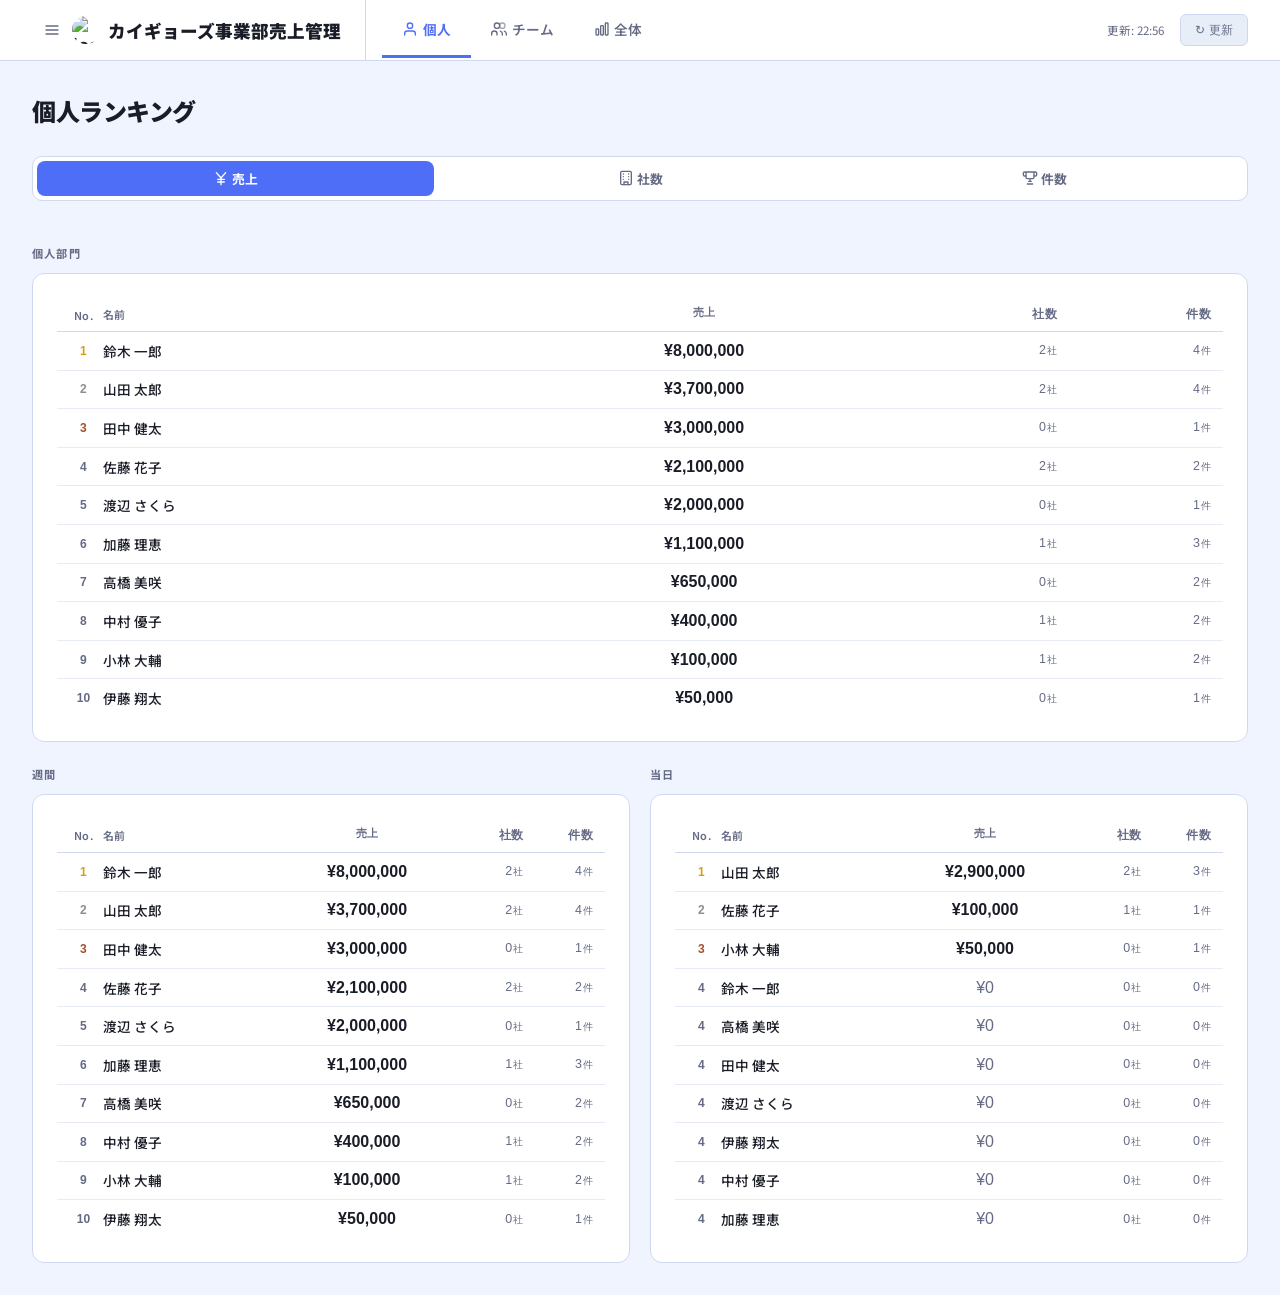
==== index.html @ ded9fbf8 "Initial commit: sales dashboard demo with mock data Co-Authored-By: Claude Opus 4.6 (1M context) <no" ====
<!DOCTYPE html>
<html lang="ja">
<head>
<meta charset="UTF-8">
<meta name="viewport" content="width=device-width, initial-scale=1.0">
<title>カイギョーズ事業部売上管理</title>
<link rel="icon" type="image/jpeg" href="https://res.cloudinary.com/duismpfyp/image/upload/w_32,h_32,c_fill/v1773191768/w-kaygyoz_luldlm.jpg">
<link rel="manifest" href="manifest.json">
<meta name="theme-color" content="#4f6ef7">
<link rel="apple-touch-icon" href="https://res.cloudinary.com/duismpfyp/image/upload/w_180,h_180,c_fill/v1773191768/w-kaygyoz_luldlm.jpg">
<link href="https://fonts.googleapis.com/css2?family=Noto+Sans+JP:wght@400;500;700;900&family=DM+Mono:wght@400;500&display=swap" rel="stylesheet">
<style>
  :root {
    --bg: #f0f4ff;
    --surface: #ffffff;
    --surface2: #e8eef8;
    --border: #d0d8f0;
    --accent: #4f6ef7;
    --accent2: #f7c04f;
    --accent3: #ff00cc;
    --text: #1a1d27;
    --muted: #666b85;
    --gold: #f7c04f;
    --silver: #a0aec0;
    --bronze: #cd7f32;
    --danger: #f76f6f;
  }
  * { margin:0; padding:0; box-sizing:border-box; }
  #deal-list-tabs::-webkit-scrollbar, #ind-pipeline-tabs::-webkit-scrollbar { display:none; }
  body { font-family: -apple-system, BlinkMacSystemFont, 'Hiragino Sans', 'Hiragino Kaku Gothic ProN', 'Noto Sans JP', sans-serif; background: var(--bg); color: var(--text); min-height: 100vh; }
  html { overflow-x: clip; }

  nav {
    background: var(--surface); border-bottom: 1px solid var(--border);
    padding: 0 2rem; display: flex; align-items: center; gap: 0;
    position: sticky; top: 0; z-index: 100;
  }
  .nav-logo { font-weight: 900; font-size: 1.1rem; color: var(--text); padding: 1rem 1.5rem 1rem 0; border-right: 1px solid var(--border); margin-right: 1rem; display: flex; align-items: center; gap: 0.5rem; }
  .nav-tabs { display: flex; gap: 0; }
  .nav-group { position: relative; }
  .nav-group-btn {
    padding: 1rem 1.25rem; font-size: 0.85rem; font-weight: 600; color: var(--muted); cursor: pointer;
    border: none; border-bottom: 3px solid transparent; transition: all 0.2s; white-space: nowrap;
    display: flex; align-items: center; gap: 0.3rem; background: none; font-family: inherit;
  }
  .nav-group-btn:hover { color: var(--text); }
  .nav-group-btn.active { color: var(--accent); border-bottom-color: var(--accent); font-weight: 700; }
  .nav-group-btn .arrow { font-size: 0.55rem; transition: transform 0.2s; }
  .nav-group.open .arrow { transform: rotate(180deg); }
  .nav-dropdown {
    display: none; position: absolute; top: 100%; left: 0; min-width: 180px;
    background: var(--surface); border: 1px solid var(--border); border-radius: 10px;
    box-shadow: 0 8px 24px rgba(0,0,0,0.3); z-index: 200; padding: 0.4rem; overflow: hidden;
  }
  .nav-group.open .nav-dropdown { display: block; }
  .nav-dropdown-item {
    padding: 0.65rem 1rem; font-size: 0.82rem; font-weight: 500; color: var(--muted);
    cursor: pointer; border-radius: 7px; transition: all 0.15s; white-space: nowrap;
  }
  .nav-dropdown-item:hover { background: var(--surface2); color: var(--text); }
  .nav-dropdown-item.active { color: var(--accent); background: rgba(99,102,241,0.08); }
  .nav-right { margin-left: auto; display: flex; align-items: center; gap: 1rem; }
  .refresh-btn { padding: 0.4rem 0.9rem; background: var(--surface2); border: 1px solid var(--border); border-radius: 6px; color: var(--muted); font-size: 0.78rem; cursor: pointer; transition: all 0.15s; }
  .refresh-btn:hover { color: var(--text); border-color: var(--accent); }
  .last-updated { font-size: 0.72rem; color: var(--muted); }

  .page { display: none; padding: 2rem; max-width: 1400px; margin: 0 auto; }
  .page.active { display: block; }

  .card { background: var(--surface); border: 1px solid var(--border); border-radius: 12px; padding: 1.5rem; }
  .card-title { font-size: 0.75rem; font-weight: 700; color: var(--muted); text-transform: uppercase; letter-spacing: 1px; margin-bottom: 1.25rem; }
  .grid-2 { display: grid; grid-template-columns: 1fr 1fr; gap: 1.25rem; }
  .grid-3 { display: grid; grid-template-columns: 1fr 1fr 1fr; gap: 1.25rem; }
  .grid-4 { display: grid; grid-template-columns: repeat(4,1fr); gap: 1.25rem; }
  .ov-period-grid { display: grid; grid-template-columns: 1fr 1fr; gap: 1.25rem; }

  .kpi-value { font-family: -apple-system, BlinkMacSystemFont, 'Hiragino Sans', sans-serif; font-size: 2rem; font-weight: 500; line-height: 1; }
  .kpi-label { font-size: 0.8rem; color: var(--muted); margin-top: 0.4rem; }
  .kpi-sub { font-size: 0.72rem; color: var(--muted); margin-top: 0.25rem; }

  .progress-wrap { margin-top: 0.75rem; }
  .progress-header { display: flex; justify-content: space-between; align-items: center; margin-bottom: 0.4rem; }
  .progress-pct { font-family: -apple-system, BlinkMacSystemFont, 'Hiragino Sans', sans-serif; font-weight: 500; font-size: 0.9rem; }
  .progress-bar-bg { height: 8px; background: var(--surface2); border-radius: 4px; overflow: hidden; }
  .progress-bar-fill { height: 100%; border-radius: 4px; background: var(--accent); transition: width 0.8s ease; }
  .progress-bar-fill.over { background: var(--accent3); }
  .progress-meta { font-size: 0.72rem; color: var(--muted); margin-top: 0.4rem; }
  .progress-meta span { color: var(--accent); }

  .podium { display: flex; align-items: flex-end; justify-content: center; gap: 1.5rem; padding: 2rem 0 1rem; }
  .podium-item { display: flex; flex-direction: column; align-items: center; gap: 0.5rem; cursor:pointer; transition: transform 0.15s; }
  .podium-item:hover { transform: translateY(-3px); }
  .podium-item.second { order: -1; }
  .podium-item.third { order: 1; }
  .podium-avatar { width: 56px; height: 56px; border-radius: 50%; display: flex; align-items: center; justify-content: center; font-size: 1.3rem; font-weight: 700; border: 3px solid transparent; position: relative; }
  .podium-avatar.rank1 { border-color: var(--gold); background: var(--rank1-bg, #2a2410); color: var(--gold); width: 72px; height: 72px; font-size: 1.6rem; box-shadow: 0 0 20px rgba(247,192,79,0.35); }
  .podium-avatar.rank2 { border-color: var(--silver); background: var(--rank2-bg, #1e2128); color: var(--silver); }
  .podium-avatar.rank3 { border-color: var(--bronze); background: var(--rank3-bg, #211a12); color: var(--bronze); }
  .rank-badge { position: absolute; top: -4px; right: -4px; width: 18px; height: 18px; border-radius: 50%; font-size: 0.65rem; font-weight: 700; display: flex; align-items: center; justify-content: center; background: var(--bg); }
  .rank-badge.r1 { color: var(--gold); border: 1.5px solid var(--gold); }
  .rank-badge.r2 { color: var(--silver); border: 1.5px solid var(--silver); }
  .rank-badge.r3 { color: var(--bronze); border: 1.5px solid var(--bronze); }
  .podium-name { font-size: 0.85rem; font-weight: 700; text-align: center; max-width: 110px; }
  .podium-val { font-family: -apple-system, BlinkMacSystemFont, 'Hiragino Sans', sans-serif; font-size: 1.15rem; font-weight: 700; color: var(--accent); }
  .podium-item.first .podium-val { font-size: 1.9rem; color: var(--gold); letter-spacing: -0.5px; text-shadow: 0 0 16px rgba(247,192,79,0.5); }
  .podium-item.first .podium-name { font-size: 1rem; font-weight: 900; }
  .podium-crown { font-size: 1.8rem; line-height: 1; filter: drop-shadow(0 2px 4px rgba(247,192,79,0.6)); animation: crownBounce 2s ease-in-out infinite; }
  @keyframes crownBounce { 0%,100%{transform:translateY(0) rotate(-5deg)} 50%{transform:translateY(-4px) rotate(5deg)} }
  .podium-platform { display: flex; align-items: center; justify-content: center; border-radius: 0 0 6px 6px; font-size: 0.65rem; font-weight: 700; color: #fff; letter-spacing: 0.5px; }
  .podium-platform.p1 { background: var(--gold); color: #1a1200; width: 56px; height: 56px; border-radius: 8px 8px 0 0; }
  .podium-platform.p2 { background: var(--silver); color: #1a1a1a; width: 44px; height: 40px; border-radius: 8px 8px 0 0; }
  .podium-platform.p3 { background: var(--bronze); color: #fff; width: 44px; height: 28px; border-radius: 8px 8px 0 0; }

  .rank-list { display: flex; flex-direction: column; gap: 0.5rem; }
  .rank-row { display: flex; align-items: center; gap: 0.75rem; padding: 0.6rem 0.75rem; background: var(--surface2); border-radius: 8px; font-size: 0.85rem; }
  .rank-num { color: var(--muted); font-family: -apple-system, BlinkMacSystemFont, 'Hiragino Sans', sans-serif; font-size: 0.8rem; width: 18px; text-align: center; }
  .rank-avatar-sm { width: 28px; height: 28px; border-radius: 50%; background: var(--border); display: flex; align-items: center; justify-content: center; font-size: 0.75rem; font-weight: 700; color: var(--muted); flex-shrink: 0; }
  .rank-name { flex: 1; font-weight: 500; }
  .rank-val { font-family: -apple-system, BlinkMacSystemFont, 'Hiragino Sans', sans-serif; font-size: 0.85rem; }

  /* Full rank table */
  .rtbl-header { display: grid; grid-template-columns: 1.8rem 4fr 4fr 1.5fr 1.5fr; gap: 0.3rem; padding: 0.5rem 0.75rem; font-size: 0.68rem; font-weight: 600; color: var(--muted); letter-spacing: 0.3px; border-bottom: 1px solid var(--border); }
  .rtbl-row { display: grid; grid-template-columns: 1.8rem 4fr 4fr 1.5fr 1.5fr; gap: 0.3rem; align-items: center; padding: 0.55rem 0.75rem; border-bottom: 1px solid color-mix(in srgb, var(--border) 50%, transparent); font-size: 0.85rem; transition: background 0.15s; }
  .rtbl-row:last-child, .rtbl-row:last-of-type { border-bottom: none; }
  .rtbl-row:hover { background: var(--surface2); }
  .rtbl-rank { display: flex; align-items: center; justify-content: center; }
  .rtbl-rank-num { font-family: -apple-system, BlinkMacSystemFont, 'Hiragino Sans', sans-serif; font-size: 0.75rem; color: var(--muted); font-weight: 600; }
  .rtbl-rank-1 { color: #d4a017; font-weight: 700; }
  .rtbl-rank-2 { color: #8e8e8e; font-weight: 700; }
  .rtbl-rank-3 { color: #a0522d; font-weight: 700; }
  .rtbl-user { min-width: 0; }
  .rtbl-name { font-weight: 500; white-space: nowrap; overflow: hidden; text-overflow: ellipsis; display: block; font-size: 0.85rem; }
  .rtbl-sales-val { font-family: -apple-system, BlinkMacSystemFont, 'Hiragino Sans', sans-serif; font-size: 1rem; font-weight: 600; white-space: nowrap; text-align: center; justify-self: center; }
  .rtbl-sales-val.rtbl-zero { color: var(--muted); font-weight: 400; }
  .rtbl-stat { font-family: -apple-system, BlinkMacSystemFont, 'Hiragino Sans', sans-serif; font-size: 0.78rem; text-align: right; color: var(--muted); }
  .rtbl-stat-unit { font-size: 0.62rem; margin-left: 1px; }
  .rtbl-toggle { display: block; width: 100%; margin-top: 0.25rem; padding: 0.55rem; background: none; border: none; border-top: 1px solid var(--border); font-size: 0.78rem; color: var(--accent); cursor: pointer; transition: background 0.15s; }
  .rtbl-toggle:hover { background: var(--surface2); }

  .bar-chart { display: flex; flex-direction: column; gap: 0.6rem; margin-top: 0.5rem; }
  .bar-row { display: flex; align-items: center; gap: 0.75rem; }
  .bar-label { font-size: 0.78rem; color: var(--muted); width: 90px; text-align: right; white-space: nowrap; overflow: hidden; text-overflow: ellipsis; }
  .bar-track { flex: 1; height: 22px; background: var(--surface2); border-radius: 4px; overflow: hidden; }
  .bar-fill { height: 100%; border-radius: 4px; background: var(--accent); display: flex; align-items: center; padding-left: 6px; min-width: 4px; transition: width 0.8s ease; }
  .bar-fill-val { font-family: -apple-system, BlinkMacSystemFont, 'Hiragino Sans', sans-serif; font-size: 0.7rem; color: rgba(255,255,255,0.85); white-space: nowrap; }

  .divider { border: none; border-top: 1px solid var(--border); margin: 1.25rem 0; }
  .page-header { margin-bottom: 1.75rem; }
  .page-header h1 { font-size: 1.5rem; font-weight: 900; letter-spacing: -0.5px; }
  .section-label { font-size: 0.7rem; font-weight: 700; color: var(--muted); text-transform: uppercase; letter-spacing: 1.2px; margin: 1.5rem 0 0.75rem; }

  .member-row { display: flex; align-items: center; gap: 0.75rem; padding: 0.75rem; border-radius: 8px; border: 1px solid var(--border); margin-bottom: 0.5rem; cursor: pointer; transition: border-color 0.2s; }
  .member-row:hover { border-color: var(--accent); }
  .member-info { flex: 1; }
  .member-name { font-weight: 600; font-size: 0.9rem; }
  .member-team { font-size: 0.72rem; color: var(--muted); }
  .member-kpis { display: flex; gap: 1.5rem; text-align: right; }
  .member-kpi-val { font-family: -apple-system, BlinkMacSystemFont, 'Hiragino Sans', sans-serif; font-size: 0.85rem; font-weight: 500; }
  .member-kpi-label { font-size: 0.68rem; color: var(--muted); }

  .ind-header { display: flex; align-items: center; gap: 1.25rem; margin-bottom: 1.75rem; }
  .ind-avatar { width: 64px; height: 64px; border-radius: 50%; background: var(--surface2); border: 3px solid var(--accent); display: flex; align-items: center; justify-content: center; font-size: 1.4rem; font-weight: 700; color: var(--accent); }
  .back-btn { display: inline-flex; align-items: center; gap: 0.4rem; color: var(--muted); font-size: 0.8rem; cursor: pointer; margin-bottom: 1.25rem; transition: color 0.15s; }
  .back-btn:hover { color: var(--text); }

  /* Loading */
  .loading-overlay { position: fixed; inset: 0; background: var(--bg); display: flex; flex-direction: column; align-items: center; justify-content: center; gap: 1rem; z-index: 999; transition: opacity 0.4s; }
  .loading-overlay.hidden { opacity: 0; pointer-events: none; }
  .spinner { width: 40px; height: 40px; border: 3px solid var(--border); border-top-color: var(--accent); border-radius: 50%; animation: spin 0.7s linear infinite; }
  @keyframes spin { to { transform: rotate(360deg); } }
  .loading-text { font-size: 0.9rem; color: var(--muted); }

  /* Error */
  .error-banner { background: #fde8e8; border: 1px solid var(--danger); border-radius: 8px; padding: 1rem 1.25rem; color: var(--danger); font-size: 0.85rem; margin-bottom: 1.25rem; display: none; }
  .error-banner.show { display: block; }

  /* Config modal */
  .modal-overlay { position: fixed; inset: 0; background: rgba(0,0,0,0.7); display: flex; align-items: center; justify-content: center; z-index: 200; }
  .modal-overlay.hidden { display: none; }
  .modal { background: var(--surface); border: 1px solid var(--border); border-radius: 16px; padding: 2rem; width: 480px; max-width: 90vw; }
  .modal h2 { font-size: 1.1rem; font-weight: 700; margin-bottom: 0.5rem; }
  .modal p { font-size: 0.82rem; color: var(--muted); margin-bottom: 1.5rem; line-height: 1.6; }
  .modal label { font-size: 0.78rem; color: var(--muted); font-weight: 600; display: block; margin-bottom: 0.35rem; }
  .modal input { width: 100%; background: var(--surface2); border: 1px solid var(--border); border-radius: 8px; padding: 0.6rem 0.75rem; color: var(--text); font-size: 0.85rem; font-family: -apple-system, BlinkMacSystemFont, 'Hiragino Sans', sans-serif; margin-bottom: 1rem; outline: none; transition: border-color 0.15s; }
  .modal input:focus { border-color: var(--accent); }
  .modal-btn { width: 100%; padding: 0.75rem; background: var(--accent); border: none; border-radius: 8px; color: #fff; font-size: 0.9rem; font-weight: 700; cursor: pointer; transition: opacity 0.15s; }
  .modal-btn:hover { opacity: 0.85; }

  .rank-tab {
    flex: 1; padding: 0.5rem; background: none; border: none;
    border-radius: 8px; color: var(--muted); font-size: 0.8rem;
    font-weight: 700; cursor: pointer; transition: all 0.15s;
    font-family: inherit;
  }
  .rank-tab.active { background: var(--accent); color: #fff; }
  .rank-tab:hover:not(.active) { color: var(--text); }

  .team-badge { font-size: 0.7rem; padding: 0.2rem 0.6rem; border-radius: 4px; font-weight: 600; }
  .badge-green { background: #e0f8ea; color: #1a7a3a; }
  .badge-yellow { background: #fef8e0; color: #8a6d00; }
  .badge-red { background: #fde8e8; color: var(--danger); }

  @keyframes fadeUp { from { opacity:0; transform:translateY(12px); } to { opacity:1; transform:translateY(0); } }
  .page.active > *:not(.swipe-track) { animation: fadeUp 0.3s ease both; }

  /* 売上/社数/件数タブパネル スライドアニメーション */
  .rank-panels { position: relative; overflow: hidden; }
  .rank-panel { will-change: transform, opacity; }
  @keyframes rankSlideOutLeft  { from { transform:translateX(0); opacity:1; } to { transform:translateX(-30%); opacity:0; } }
  @keyframes rankSlideInRight  { from { transform:translateX(30%); opacity:0; } to { transform:translateX(0); opacity:1; } }
  @keyframes rankSlideOutRight { from { transform:translateX(0); opacity:1; } to { transform:translateX(30%); opacity:0; } }
  @keyframes rankSlideInLeft   { from { transform:translateX(-30%); opacity:0; } to { transform:translateX(0); opacity:1; } }
  .rank-panel.slide-out-left  { animation: rankSlideOutLeft  0.22s ease both; pointer-events:none; }
  .rank-panel.slide-in-right  { animation: rankSlideInRight  0.22s ease both; }
  .rank-panel.slide-out-right { animation: rankSlideOutRight 0.22s ease both; pointer-events:none; }
  .rank-panel.slide-in-left   { animation: rankSlideInLeft   0.22s ease both; }
  /* スワイプカルーセル */
  .swipe-container { overflow: hidden; }
  /* デスクトップ: 通常表示（trackはblock、panelはdisplay:noneで個別にdata属性で制御） */
  .swipe-track { display: block; }
  .swipe-panel { display: none; }
  .swipe-panel.panel-active { display: block; }

  /* ===================== TABLET ===================== */
  @media (max-width: 1100px) {
    .grid-4 { grid-template-columns: 1fr 1fr; }
    .grid-3 { grid-template-columns: 1fr 1fr; }
  }

  /* ===================== MOBILE ===================== */
  @media (max-width: 768px) {
    nav { padding: 0 0.5rem; position: fixed; top: 0; left: 0; right: 0; z-index: 200; }
    .nav-logo { display: none; }
    .nav-tabs { display: none; }
    .nav-right { margin-left: auto; gap: 0.5rem; }
    .last-updated { display: none; }
    .refresh-btn { padding: 0.4rem 0.7rem; font-size: 0.75rem; }

    .page { padding: 0.875rem 0.875rem 5.5rem; overflow-x: hidden; margin-top: 41px; }
    .swipe-container {
      padding: 0; margin-top: 41px;
      position: fixed; top: 0; left: 0; right: 0; bottom: 0;
      overflow: hidden; z-index: 50;
    }
    .swipe-track { display: flex; will-change: transform; height: 100%; }
    .swipe-panel {
      display: block !important; flex: 0 0 100%; min-width: 100%; box-sizing: border-box;
      padding: 0.875rem 0.875rem 5.5rem;
      overflow-y: auto; -webkit-overflow-scrolling: touch;
      height: 100%;
    }
    .page-header { margin-bottom: 1rem; }
    .page-header h1 { font-size: 1.2rem; }
    .section-label { margin: 1rem 0 0.5rem; }

    .grid-2 { grid-template-columns: 1fr 1fr; gap: 0.75rem; }
    .grid-3, .grid-4 { grid-template-columns: 1fr; gap: 0.75rem; }
    .ov-period-grid { grid-template-columns: 1fr; gap: 0.75rem; }
    #kpi-cards { grid-template-columns: 1fr 1fr !important; }

    /* ランキングページの全幅カード */
    .full-width-card { grid-column: 1 / -1; }

    .card { padding: 0.875rem; border-radius: 10px; }
    .card-title { font-size: 0.68rem; margin-bottom: 0.75rem; }
    .kpi-value { font-size: 1.4rem; }

    .podium { gap: 0.5rem; padding: 1rem 0.25rem 0.5rem; flex-wrap: nowrap; overflow: hidden; }
    .podium-avatar { width: 40px; height: 40px; font-size: 0.9rem; }
    .podium-avatar.rank1 { width: 52px; height: 52px; font-size: 1.2rem; }
    .podium-item { max-width: 33%; }
    .podium-item.first .podium-val { font-size: 1.1rem; }
    .podium-crown { font-size: 1.2rem; }
    .rank-badge { width: 15px; height: 15px; font-size: 0.55rem; }
    .podium-name { font-size: 0.65rem; max-width: 70px; overflow: hidden; text-overflow: ellipsis; white-space: nowrap; }
    .podium-val { font-size: 0.7rem; }
    .podium-platform.p1 { width: 48px; height: 48px; }
    .podium-platform.p2 { width: 40px; height: 36px; }
    .podium-platform.p3 { width: 40px; height: 24px; }

    .rank-row { padding: 0.5rem 0.6rem; font-size: 0.78rem; overflow: hidden; }
    .rank-val { font-size: 0.75rem; white-space: nowrap; }
    .rank-avatar-sm { width: 24px; height: 24px; font-size: 0.7rem; }

    .rtbl-header, .rtbl-row { grid-template-columns: 1.5rem 4fr 4fr 1.5fr 1.5fr; gap: 0.2rem; padding: 0.45rem 0.5rem; }
    .rtbl-name { font-size: 0.8rem; }
    .rtbl-sales-val { font-size: 0.9rem; }
    .rtbl-stat { font-size: 0.72rem; }

    .bar-label { width: 60px; font-size: 0.68rem; }
    .bar-track { height: 18px; }
    .bar-fill-val { font-size: 0.62rem; }

    .member-row { padding: 0.75rem; }
    .member-kpis { gap: 0.75rem; }
    .member-kpi-val { font-size: 0.78rem; }
    .member-kpi-label { font-size: 0.62rem; }

    .ind-header { gap: 0.75rem; margin-bottom: 1rem; }
    .ind-avatar { width: 48px; height: 48px; font-size: 1.1rem; }
    #ind-name { font-size: 1.2rem !important; }

    .modal { padding: 1.25rem; }
    #deal-list-sticky { position: relative !important; top: auto !important; padding-top: 0.875rem !important; }

    /* 目標セクションの3列 → モバイルでも3列だが文字を小さく */
    .goal-grid-3 { display: grid; grid-template-columns: 1fr 1fr 1fr; gap: 0.5rem; }
    .goal-grid-3 .kpi-value, .goal-grid-3 [style*="font-size:1.1rem"] { font-size: 0.9rem !important; }
  }

  /* ボトムナビ */
  .bottom-nav {
    display: none;
    position: fixed;
    bottom: 0; left: 0; right: 0;
    background: var(--surface);
    border-top: 1px solid var(--border);
    padding: 0.4rem 0 max(env(safe-area-inset-bottom), 0.4rem);
    z-index: 100;
  }
  .bottom-nav-inner { display: flex; justify-content: space-around; align-items: center; }
  .bottom-nav-item {
    display: flex; flex-direction: column; align-items: center; gap: 0.15rem;
    padding: 0.25rem 0.5rem;
    color: var(--muted); cursor: pointer; transition: color 0.15s;
    font-size: 0.6rem; font-weight: 700; min-width: 52px; text-align: center;
    -webkit-tap-highlight-color: transparent;
  }
  .bottom-nav-item.active { color: var(--accent); position: relative; }
  .bottom-nav-item.active::before {
    content: ''; position: absolute; top: 0; left: 50%; transform: translateX(-50%);
    width: 32px; height: 3px; background: var(--accent); border-radius: 0 0 3px 3px;
  }
  .bottom-nav-icon { font-size: 1.3rem; line-height: 1.2; }
  .mobile-submenu {
    display: none; position: fixed; bottom: calc(56px + max(env(safe-area-inset-bottom), 0.4rem)); left: 0; right: 0;
    background: var(--surface); border-top: 1px solid var(--border);
    padding: 0.5rem; z-index: 99;
    box-shadow: 0 -4px 16px rgba(0,0,0,0.3);
  }
  .mobile-submenu.open { display: flex; flex-wrap: wrap; gap: 0.35rem; }
  .mobile-submenu-item {
    flex: 1 1 45%; padding: 0.7rem 0.75rem; font-size: 0.82rem; font-weight: 600;
    color: var(--muted); cursor: pointer; border-radius: 8px; transition: all 0.15s;
    text-align: center; background: var(--surface2);
  }
  .mobile-submenu-item:hover, .mobile-submenu-item:active { background: var(--border); color: var(--text); }
  .mobile-submenu-item.active { color: var(--accent); background: rgba(99,102,241,0.12); }
  @media (max-width: 768px) {
    .bottom-nav { display: block; }
  }

  /* Lark Login Screen */
  .lark-login {
    position: fixed; inset: 0;
    background: var(--bg);
    display: flex; flex-direction: column;
    align-items: center; justify-content: center;
    gap: 1.5rem; z-index: 998;
  }
  .lark-login.hidden { display: none; }
  .lark-login-card {
    background: var(--surface);
    border: 1px solid var(--border);
    border-radius: 20px;
    padding: 2.5rem 2rem;
    width: 340px; max-width: 90vw;
    text-align: center;
  }
  .lark-login-logo { font-size: 2.5rem; margin-bottom: 0.5rem; }
  .lark-login-title { font-size: 1.2rem; font-weight: 900; margin-bottom: 0.35rem; }
  .lark-login-sub { font-size: 0.82rem; color: var(--muted); margin-bottom: 1.75rem; line-height: 1.6; }
  .lark-login-btn {
    width: 100%; padding: 0.85rem;
    background: #1456F0;
    border: none; border-radius: 10px;
    color: #fff; font-size: 0.95rem; font-weight: 700;
    cursor: pointer; transition: opacity 0.15s;
    display: flex; align-items: center; justify-content: center; gap: 0.6rem;
  }
  .lark-login-btn:hover { opacity: 0.88; }
  .lark-login-btn img { width: 20px; height: 20px; }

  /* 数値管理シート */
  .kpi-table { min-width: 900px; }
  .kpi-th { padding: 0.6rem 0.5rem; text-align: center; font-size: 0.72rem; font-weight: 700; color: var(--muted); text-transform: uppercase; letter-spacing: 0.3px; }
  .kpi-th-name { text-align: left; min-width: 120px; }
  .kpi-th-highlight { color: var(--accent); }
  .kpi-th-accent { color: var(--gold); }
  .kpi-cell-name { padding: 0.5rem; text-align: left; font-weight: 500; }
  .kpi-cell-num { padding: 0.5rem 0.4rem; text-align: center; font-family: -apple-system, BlinkMacSystemFont, 'Hiragino Sans', sans-serif; font-size: 0.85rem; }
  .kpi-cell-highlight { color: var(--accent); font-weight: 700; }
  .kpi-cell-accent { color: var(--gold); font-weight: 700; }
  .kpi-cell-rate { color: var(--accent3); font-weight: 600; }
  .kpi-name-cell { display: flex; align-items: center; gap: 0.5rem; }
  .kpi-avatar { flex-shrink: 0; }
  .kpi-row-data { border-bottom: 1px solid var(--border); transition: background 0.1s; }
  .kpi-row-data:hover { background: var(--surface2); }
  .kpi-row-total { border-bottom: 2px solid var(--border); background: var(--surface2); }
  .kpi-row-total td { font-weight: 700; padding: 0.6rem 0.4rem; }
  .kpi-row-grand { background: var(--accent); background: linear-gradient(135deg, rgba(79,110,247,0.15), rgba(79,110,247,0.05)); border-bottom: 2px solid var(--accent); }
  .kpi-row-grand td { font-weight: 700; padding: 0.7rem 0.4rem; font-size: 0.88rem; }
  .kpi-row-spacer td { padding: 0.3rem; }
  .kpi-team-header td { padding: 0.6rem 0.5rem; font-size: 0.72rem; font-weight: 700; color: var(--accent); text-transform: uppercase; letter-spacing: 0.5px; border-bottom: 1px solid var(--border); background: rgba(79,110,247,0.05); }
  .kpi-period-tab, .kpi-period-tab-overall, .kpi-period-tab-pipeline { background: none; color: var(--muted); }
  .kpi-period-tab.active, .kpi-period-tab-overall.active, .kpi-period-tab-pipeline.active { background: var(--surface); color: var(--accent); box-shadow: 0 1px 4px rgba(0,0,0,0.1); }
  .kpi-div-tab { background: none; color: var(--muted); }
  .kpi-div-tab.active { background: var(--surface); color: var(--accent); box-shadow: 0 1px 4px rgba(0,0,0,0.1); }

  /* Gemini-style Sidebar Drawer */
  .sidebar-overlay {
    position: fixed; inset: 0; background: rgba(0,0,0,0.4);
    z-index: 300; opacity: 0; pointer-events: none; transition: opacity 0.25s ease;
  }
  .sidebar-overlay.open { opacity: 1; pointer-events: auto; }

  .sidebar-drawer {
    position: fixed; top: 0; left: 0; bottom: 0; width: 280px;
    background: var(--surface); z-index: 301;
    transform: translateX(-100%); transition: transform 0.3s cubic-bezier(0.4, 0, 0.2, 1);
    display: flex; flex-direction: column;
    box-shadow: 4px 0 24px rgba(0,0,0,0.15);
  }
  .sidebar-scroll { flex: 1; overflow-y: auto; }
  .sidebar-bottom {
    border-top: 1px solid var(--border); padding: 0.5rem 0;
    flex-shrink: 0;
  }
  .sidebar-overlay.open .sidebar-drawer { transform: translateX(0); }

  .sidebar-header {
    display: flex; align-items: center; gap: 0.75rem;
    padding: 1.25rem 1.25rem 1rem; border-bottom: 1px solid var(--border);
  }
  .sidebar-header img { width: 32px; height: 32px; border-radius: 50%; object-fit: cover; }
  .sidebar-header span { font-weight: 800; font-size: 0.95rem; color: var(--text); }

  .sidebar-section-label {
    font-size: 0.65rem; font-weight: 700; color: var(--muted);
    text-transform: uppercase; letter-spacing: 1px;
    padding: 1.25rem 1.25rem 0.5rem;
  }

  .sidebar-item {
    display: flex; align-items: center; gap: 0.75rem;
    padding: 0.75rem 1.25rem; cursor: pointer;
    font-size: 0.88rem; font-weight: 500; color: var(--text);
    transition: background 0.15s; border-radius: 0;
  }
  .sidebar-item:hover { background: var(--surface2); }
  .sidebar-item.active { background: rgba(79,110,247,0.08); color: var(--accent); font-weight: 600; }
  .sidebar-item-icon { font-size: 1.1rem; width: 24px; text-align: center; flex-shrink: 0; }
  .sidebar-item-label { flex: 1; }

  .sidebar-divider { height: 1px; background: var(--border); margin: 0.5rem 0; }

  .hamburger-btn {
    background: none; border: none; font-size: 1.25rem; cursor: pointer;
    color: var(--muted); padding: 0.5rem; border-radius: 50%;
    transition: background 0.15s; display: flex; align-items: center; justify-content: center;
    width: 40px; height: 40px;
  }
  .hamburger-btn:hover { background: var(--surface2); color: var(--text); }

  @media (max-width: 768px) {
    #kpi-summary-cards { grid-template-columns: repeat(3, 1fr) !important; }
    .kpi-table { font-size: 0.75rem; }
    .kpi-th, .kpi-cell-num { padding: 0.4rem 0.25rem; }
    .kpi-th-name { min-width: 80px; }
  }
  /* スマホ用: テーブル列の表示制御 */
  @media (max-width: 480px) {
    .hide-on-mobile { display: none !important; }
  }
</style>
</head>
<body>

<!-- Loading -->

<!-- Lark Login Screen -->
<div class="lark-login hidden" id="larkLogin">
  <div class="lark-login-card">
    <img src="https://res.cloudinary.com/duismpfyp/image/upload/v1773191768/w-kaygyoz_luldlm.jpg" style="width:80px;height:80px;border-radius:50%;object-fit:cover;margin-bottom:0.5rem" alt="logo">
    <div class="lark-login-title">カイギョーズ事業部売上管理</div>
    <div class="lark-login-sub">Larkアカウントでログインして<br>ダッシュボードを表示します</div>
    <button class="lark-login-btn" onclick="larkLogin()">
      <svg width="20" height="20" viewBox="0 0 40 40" fill="none"><circle cx="20" cy="20" r="20" fill="#1456F0"/><path d="M20 8L28 16H22V24H18V16H12L20 8Z" fill="white"/><path d="M12 26H28V30H12V26Z" fill="white"/></svg>
      Larkでログイン
    </button>
  </div>
</div>

<div class="loading-overlay" id="loadingOverlay">
  <div class="spinner"></div>
  <div class="loading-text" id="loadingText">Larkからデータを取得中...</div>
</div>

<!-- ====== DEALS LIST MODAL ====== -->
<div class="modal-overlay hidden" id="dealsModal" onclick="if(event.target===this)closeDealModal()">
  <div class="modal" style="width:640px;max-height:80vh;display:flex;flex-direction:column;padding:0;overflow:hidden">
    <div style="padding:1.25rem 1.5rem;border-bottom:1px solid var(--border);display:flex;justify-content:space-between;align-items:center;flex-shrink:0">
      <div>
        <div style="font-weight:700;font-size:1rem" id="deal-modal-title">ステータス</div>
        <div style="font-size:0.78rem;color:var(--muted);margin-top:0.2rem" id="deal-modal-sub"></div>
      </div>
      <button onclick="closeDealModal()" style="background:none;border:none;color:var(--muted);font-size:1.2rem;cursor:pointer;padding:0.25rem"><i data-icon="x" data-icon-size="sm"></i></button>
    </div>
    <div style="overflow-y:auto;flex:1;padding:0.75rem 1rem" id="deal-modal-list"></div>
  </div>
</div>

<!-- Lark送信モーダル -->
<div class="modal-overlay hidden" id="rankingSendModal" onclick="if(event.target===this)closeRankingSendModal()">
  <div class="modal" style="max-width:400px">
    <h2><i data-icon="send"></i> Lark送信内容を選択</h2>
    <p style="margin-bottom:1rem">送信するセクションにチェックを入れてください。</p>
    <div style="display:flex;flex-direction:column;gap:0.6rem;margin-bottom:1.5rem">
      <label style="font-size:0.85rem;font-weight:600;color:var(--text);margin-bottom:0.2rem"><i data-icon="chart"></i> 個人ランキング</label>
      <label style="display:flex;align-items:center;gap:0.5rem;font-size:0.85rem;cursor:pointer;padding:0.4rem 0.5rem;border-radius:6px;background:var(--surface2);margin-bottom:0">
        <input type="checkbox" id="sec-month" checked style="width:16px;height:16px;accent-color:var(--accent)"> 当月
      </label>
      <label style="display:flex;align-items:center;gap:0.5rem;font-size:0.85rem;cursor:pointer;padding:0.4rem 0.5rem;border-radius:6px;background:var(--surface2);margin-bottom:0">
        <input type="checkbox" id="sec-week" checked style="width:16px;height:16px;accent-color:var(--accent)"> 先週
      </label>
      <label style="display:flex;align-items:center;gap:0.5rem;font-size:0.85rem;cursor:pointer;padding:0.4rem 0.5rem;border-radius:6px;background:var(--surface2);margin-bottom:0">
        <input type="checkbox" id="sec-day" style="width:16px;height:16px;accent-color:var(--accent)"> 前日（デイリー）
      </label>
      <label style="display:flex;align-items:center;gap:0.5rem;font-size:0.85rem;cursor:pointer;padding:0.4rem 0.5rem;border-radius:6px;background:var(--surface2);margin-bottom:0">
        <input type="checkbox" id="sec-today" style="width:16px;height:16px;accent-color:var(--accent)"> 当日
      </label>
      <label style="font-size:0.85rem;font-weight:600;color:var(--text);margin-bottom:0.2rem;margin-top:0.5rem"><i data-icon="building"></i> チーム売上</label>
      <label style="display:flex;align-items:center;gap:0.5rem;font-size:0.85rem;cursor:pointer;padding:0.4rem 0.5rem;border-radius:6px;background:var(--surface2);margin-bottom:0">
        <input type="checkbox" id="sec-monthTeam" checked style="width:16px;height:16px;accent-color:var(--accent)"> 当月
      </label>
      <label style="display:flex;align-items:center;gap:0.5rem;font-size:0.85rem;cursor:pointer;padding:0.4rem 0.5rem;border-radius:6px;background:var(--surface2);margin-bottom:0">
        <input type="checkbox" id="sec-weekTeam" checked style="width:16px;height:16px;accent-color:var(--accent)"> 先週
      </label>
      <label style="display:flex;align-items:center;gap:0.5rem;font-size:0.85rem;cursor:pointer;padding:0.4rem 0.5rem;border-radius:6px;background:var(--surface2);margin-bottom:0">
        <input type="checkbox" id="sec-dayTeam" style="width:16px;height:16px;accent-color:var(--accent)"> 前日（デイリー）
      </label>
      <label style="display:flex;align-items:center;gap:0.5rem;font-size:0.85rem;cursor:pointer;padding:0.4rem 0.5rem;border-radius:6px;background:var(--surface2);margin-bottom:0">
        <input type="checkbox" id="sec-todayTeam" style="width:16px;height:16px;accent-color:var(--accent)"> 当日
      </label>
    </div>
    <button class="modal-btn" id="btn-ranking-send-confirm" onclick="sendRankingToLark()">送信する</button>
    <button onclick="closeRankingSendModal()" style="width:100%;margin-top:0.5rem;padding:0.5rem;background:none;border:none;color:var(--muted);font-size:0.82rem;cursor:pointer;font-family:inherit">キャンセル</button>
  </div>
</div>

<!-- Admin Password Modal -->
<div class="modal-overlay hidden" id="adminPasswordModal">
  <div class="modal">
    <h2><i data-icon="lock"></i> 管理者認証</h2>
    <p style="margin-bottom:1rem">管理者パスワードを入力してください。</p>
    <label>パスワード</label>
    <input type="password" id="adminPasswordInput" placeholder="パスワード" onkeydown="if(event.key==='Enter')checkAdminPassword()">
    <div id="adminPasswordError" style="color:var(--danger);font-size:0.78rem;margin-bottom:0.75rem;display:none">パスワードが違います</div>
    <button class="modal-btn" onclick="checkAdminPassword()">確認</button>
    <button onclick="document.getElementById('adminPasswordModal').classList.add('hidden')" style="width:100%;margin-top:0.5rem;padding:0.5rem;background:none;border:none;color:var(--muted);font-size:0.82rem;cursor:pointer">キャンセル</button>
  </div>
</div>

<!-- Admin Menu Modal（管理メニュー） -->
<div class="modal-overlay hidden" id="adminMenuModal" onclick="if(event.target===this)document.getElementById('adminMenuModal').classList.add('hidden')">
  <div class="modal" style="max-width:400px">
    <h2><i data-icon="settings"></i> 管理メニュー</h2>
    <p style="font-size:0.82rem;color:var(--muted);margin-bottom:1rem">管理項目を選択してください。</p>
    <div style="display:flex;flex-direction:column;gap:0.5rem">
      <button onclick="openConfigFromMenu()" style="width:100%;padding:0.75rem;background:var(--surface2);border:1px solid var(--border);border-radius:10px;color:var(--text);font-family:inherit;font-size:0.88rem;font-weight:600;cursor:pointer;text-align:left;display:flex;align-items:center;gap:0.75rem;transition:border-color 0.15s" onmouseover="this.style.borderColor='var(--accent)'" onmouseout="this.style.borderColor='var(--border)'">
        <span style="font-size:1.2rem"><i data-icon="link" data-icon-size="lg"></i></span>
        <div><div>接続設定</div><div style="font-size:0.72rem;color:var(--muted);font-weight:400">Worker URL・Base情報</div></div>
      </button>
      <button onclick="openDivisionManager()" style="width:100%;padding:0.75rem;background:var(--surface2);border:1px solid var(--border);border-radius:10px;color:var(--text);font-family:inherit;font-size:0.88rem;font-weight:600;cursor:pointer;text-align:left;display:flex;align-items:center;gap:0.75rem;transition:border-color 0.15s" onmouseover="this.style.borderColor='var(--accent)'" onmouseout="this.style.borderColor='var(--border)'">
        <span style="font-size:1.2rem"><i data-icon="building" data-icon-size="lg"></i></span>
        <div><div>部門管理</div><div style="font-size:0.72rem;color:var(--muted);font-weight:400">コンサル・飛び込み部門のチーム振り分け</div></div>
      </button>
      <button onclick="document.getElementById('adminMenuModal').classList.add('hidden');navTo('statuses')" style="width:100%;padding:0.75rem;background:var(--surface2);border:1px solid var(--border);border-radius:10px;color:var(--text);font-family:inherit;font-size:0.88rem;font-weight:600;cursor:pointer;text-align:left;display:flex;align-items:center;gap:0.75rem;transition:border-color 0.15s" onmouseover="this.style.borderColor='var(--accent)'" onmouseout="this.style.borderColor='var(--border)'">
        <span style="font-size:1.2rem"><i data-icon="list" data-icon-size="lg"></i></span>
        <div><div>ステータス</div><div style="font-size:0.72rem;color:var(--muted);font-weight:400">ステータス一覧の管理</div></div>
      </button>
      <button onclick="document.getElementById('adminMenuModal').classList.add('hidden');navTo('products')" style="width:100%;padding:0.75rem;background:var(--surface2);border:1px solid var(--border);border-radius:10px;color:var(--text);font-family:inherit;font-size:0.88rem;font-weight:600;cursor:pointer;text-align:left;display:flex;align-items:center;gap:0.75rem;transition:border-color 0.15s" onmouseover="this.style.borderColor='var(--accent)'" onmouseout="this.style.borderColor='var(--border)'">
        <span style="font-size:1.2rem"><i data-icon="package" data-icon-size="lg"></i></span>
        <div><div>商材マスタ</div><div style="font-size:0.72rem;color:var(--muted);font-weight:400">商材一覧の管理</div></div>
      </button>
      <button onclick="document.getElementById('adminMenuModal').classList.add('hidden');openPermissionsModal()" style="width:100%;padding:0.75rem;background:var(--surface2);border:1px solid var(--border);border-radius:10px;color:var(--text);font-family:inherit;font-size:0.88rem;font-weight:600;cursor:pointer;text-align:left;display:flex;align-items:center;gap:0.75rem;transition:border-color 0.15s" onmouseover="this.style.borderColor='var(--accent)'" onmouseout="this.style.borderColor='var(--border)'">
        <span style="font-size:1.2rem"><i data-icon="lock" data-icon-size="lg"></i></span>
        <div><div>権限一覧</div><div style="font-size:0.72rem;color:var(--muted);font-weight:400">メンバーごとの操作権限を確認</div></div>
      </button>
    </div>
    <button onclick="document.getElementById('adminMenuModal').classList.add('hidden')" style="width:100%;margin-top:1rem;padding:0.5rem;background:none;border:none;color:var(--muted);font-size:0.82rem;cursor:pointer;font-family:inherit">閉じる</button>
  </div>
</div>

<!-- Permissions Modal（権限一覧） -->
<div class="modal-overlay hidden" id="permissionsModal" onclick="if(event.target===this)document.getElementById('permissionsModal').classList.add('hidden')">
  <div class="modal" style="max-width:700px;max-height:85vh;overflow-y:auto">
    <h2><i data-icon="lock"></i> 権限一覧</h2>
    <p style="font-size:0.82rem;color:var(--muted);margin-bottom:1rem">メンバーごとの操作権限を確認できます。</p>

    <!-- 操作権限の説明テーブル -->
    <div style="font-size:0.75rem;font-weight:700;color:var(--text);margin-bottom:0.5rem">操作権限マトリクス</div>
    <div style="overflow-x:auto;margin-bottom:1.5rem">
      <table style="width:100%;border-collapse:collapse;font-size:0.78rem">
        <thead>
          <tr style="background:var(--surface2)">
            <th style="padding:0.5rem;text-align:left;border-bottom:2px solid var(--border);font-weight:700">操作</th>
            <th style="padding:0.5rem;text-align:center;border-bottom:2px solid var(--border);font-weight:700">営業メンバー</th>
            <th style="padding:0.5rem;text-align:center;border-bottom:2px solid var(--border);font-weight:700">役員</th>
            <th style="padding:0.5rem;text-align:center;border-bottom:2px solid var(--border);font-weight:700">バックオフィス</th>
          </tr>
        </thead>
        <tbody>
          <tr><td style="padding:0.5rem;border-bottom:1px solid var(--border)">ダッシュボード閲覧</td><td style="padding:0.5rem;text-align:center;border-bottom:1px solid var(--border)"><i data-icon="check" data-icon-size="sm"></i></td><td style="padding:0.5rem;text-align:center;border-bottom:1px solid var(--border)"><i data-icon="check" data-icon-size="sm"></i></td><td style="padding:0.5rem;text-align:center;border-bottom:1px solid var(--border)"><i data-icon="check" data-icon-size="sm"></i></td></tr>
          <tr><td style="padding:0.5rem;border-bottom:1px solid var(--border)">自分の商談レコード編集</td><td style="padding:0.5rem;text-align:center;border-bottom:1px solid var(--border)"><i data-icon="check" data-icon-size="sm"></i></td><td style="padding:0.5rem;text-align:center;border-bottom:1px solid var(--border)"><i data-icon="check" data-icon-size="sm"></i></td><td style="padding:0.5rem;text-align:center;border-bottom:1px solid var(--border)"><i data-icon="check" data-icon-size="sm"></i></td></tr>
          <tr><td style="padding:0.5rem;border-bottom:1px solid var(--border)">他人の商談レコード編集</td><td style="padding:0.5rem;text-align:center;border-bottom:1px solid var(--border)"><i data-icon="x" data-icon-size="sm"></i></td><td style="padding:0.5rem;text-align:center;border-bottom:1px solid var(--border)"><i data-icon="check" data-icon-size="sm"></i></td><td style="padding:0.5rem;text-align:center;border-bottom:1px solid var(--border)"><i data-icon="check" data-icon-size="sm"></i></td></tr>
          <tr><td style="padding:0.5rem;border-bottom:1px solid var(--border)">ランキングLark送信</td><td style="padding:0.5rem;text-align:center;border-bottom:1px solid var(--border)"><i data-icon="x" data-icon-size="sm"></i></td><td style="padding:0.5rem;text-align:center;border-bottom:1px solid var(--border)"><i data-icon="check" data-icon-size="sm"></i></td><td style="padding:0.5rem;text-align:center;border-bottom:1px solid var(--border)"><i data-icon="check" data-icon-size="sm"></i></td></tr>
          <tr><td style="padding:0.5rem;border-bottom:1px solid var(--border)">管理設定（接続・部門・ステータス・商材）</td><td style="padding:0.5rem;text-align:center;border-bottom:1px solid var(--border)"><i data-icon="x" data-icon-size="sm"></i></td><td style="padding:0.5rem;text-align:center;border-bottom:1px solid var(--border)"><i data-icon="check" data-icon-size="sm"></i></td><td style="padding:0.5rem;text-align:center;border-bottom:1px solid var(--border)"><i data-icon="check" data-icon-size="sm"></i></td></tr>
          <tr><td style="padding:0.5rem;border-bottom:1px solid var(--border)">テーマ変更</td><td style="padding:0.5rem;text-align:center;border-bottom:1px solid var(--border)"><i data-icon="check" data-icon-size="sm"></i></td><td style="padding:0.5rem;text-align:center;border-bottom:1px solid var(--border)"><i data-icon="check" data-icon-size="sm"></i></td><td style="padding:0.5rem;text-align:center;border-bottom:1px solid var(--border)"><i data-icon="check" data-icon-size="sm"></i></td></tr>
        </tbody>
      </table>
    </div>

    <!-- メンバー別権限テーブル -->
    <div style="font-size:0.75rem;font-weight:700;color:var(--text);margin-bottom:0.5rem">メンバー別権限</div>
    <div style="overflow-x:auto">
      <table style="width:100%;border-collapse:collapse;font-size:0.78rem" id="permissionsTable">
        <thead>
          <tr style="background:var(--surface2)">
            <th style="padding:0.5rem;text-align:left;border-bottom:2px solid var(--border);font-weight:700">名前</th>
            <th style="padding:0.5rem;text-align:left;border-bottom:2px solid var(--border);font-weight:700">チーム</th>
            <th style="padding:0.5rem;text-align:left;border-bottom:2px solid var(--border);font-weight:700">部門</th>
            <th style="padding:0.5rem;text-align:center;border-bottom:2px solid var(--border);font-weight:700">権限レベル</th>
          </tr>
        </thead>
        <tbody id="permissionsTableBody"></tbody>
      </table>
    </div>

    <button onclick="document.getElementById('permissionsModal').classList.add('hidden')" style="width:100%;margin-top:1rem;padding:0.5rem;background:none;border:none;color:var(--muted);font-size:0.82rem;cursor:pointer;font-family:inherit">閉じる</button>
  </div>
</div>

<!-- Config Modal（接続設定） -->
<div class="modal-overlay hidden" id="configModal" onclick="if(event.target===this)document.getElementById('configModal').classList.add('hidden')">
  <div class="modal">
    <h2><i data-icon="link"></i> 接続設定</h2>
    <p style="font-size:0.82rem;color:var(--muted);margin-bottom:1rem">Worker URLとBase情報を設定してください。</p>
    <label>Worker URL</label>
    <input type="text" id="workerUrlInput" placeholder="https://salesdash-proxy.xxx.workers.dev">
    <label>App Token（Base）</label>
    <input type="text" id="appTokenInput" value="ES9VbU0ntaer13sncOEjafhgpHe">
    <label>Table ID</label>
    <input type="text" id="tableIdInput" value="tbl1L0SBGe851UXo">
    <button class="modal-btn" onclick="saveConfig()">保存してデータを取得</button>
    <button onclick="document.getElementById('configModal').classList.add('hidden')" style="width:100%;margin-top:0.5rem;padding:0.5rem;background:none;border:none;color:var(--muted);font-size:0.82rem;cursor:pointer;font-family:inherit">← 管理メニューに戻る</button>
  </div>
</div>

<!-- Division Manager Modal（部門管理） -->
<div class="modal-overlay hidden" id="divisionModal" onclick="if(event.target===this)document.getElementById('divisionModal').classList.add('hidden')">
  <div class="modal" style="max-width:520px">
    <h2><i data-icon="building"></i> 部門管理</h2>
    <p style="font-size:0.82rem;color:var(--muted);margin-bottom:1rem">各チームをコンサル部門・飛び込み部門に振り分けてください。<br>数値管理シートのフィルターに反映されます。</p>

    <div style="display:grid;grid-template-columns:1fr 1fr;gap:1rem;margin-bottom:1rem">
      <!-- テレアポ部門 -->
      <div>
        <div style="font-size:0.75rem;font-weight:700;color:var(--accent);margin-bottom:0.5rem;display:flex;align-items:center;gap:0.4rem"><i data-icon="briefcase"></i> コンサル部門</div>
        <div id="div-teleapo-list" style="min-height:60px;background:var(--surface2);border:1.5px dashed var(--border);border-radius:8px;padding:0.5rem;display:flex;flex-direction:column;gap:0.35rem">
        </div>
      </div>
      <!-- 飛び込み部門 -->
      <div>
        <div style="font-size:0.75rem;font-weight:700;color:var(--gold);margin-bottom:0.5rem;display:flex;align-items:center;gap:0.4rem"><i data-icon="walk"></i> 飛び込み部門</div>
        <div id="div-tobikomi-list" style="min-height:60px;background:var(--surface2);border:1.5px dashed var(--border);border-radius:8px;padding:0.5rem;display:flex;flex-direction:column;gap:0.35rem">
        </div>
      </div>
    </div>

    <!-- 未割当チーム -->
    <div style="margin-bottom:1rem">
      <div style="font-size:0.75rem;font-weight:700;color:var(--muted);margin-bottom:0.5rem">未割当のチーム</div>
      <div id="div-unassigned-list" style="min-height:40px;background:var(--bg);border:1px solid var(--border);border-radius:8px;padding:0.5rem;display:flex;flex-wrap:wrap;gap:0.35rem">
        <span style="font-size:0.78rem;color:var(--muted)">全チームが割り当て済みです</span>
      </div>
    </div>

    <div style="display:flex;gap:0.5rem">
      <button class="modal-btn" onclick="saveDivisionConfig()" style="flex:1">保存</button>
      <button onclick="document.getElementById('divisionModal').classList.add('hidden')" style="flex:1;padding:0.6rem;background:none;border:1px solid var(--border);border-radius:8px;color:var(--muted);font-size:0.82rem;cursor:pointer;font-family:inherit">← 戻る</button>
    </div>
  </div>
</div>

<!-- Theme Modal（テーマ選択） -->
<div class="modal-overlay hidden" id="themeModal" onclick="if(event.target===this)document.getElementById('themeModal').classList.add('hidden')">
  <div class="modal" style="max-width:320px">
    <h2><i data-icon="palette"></i> テーマ</h2>
    <p style="font-size:0.82rem;color:var(--muted);margin-bottom:1.25rem">背景カラーを選択してください。</p>
    <div style="display:flex;gap:0.75rem;margin-bottom:1.5rem">
      <div onclick="applyAndSaveTheme('dark')" id="theme-btn-dark"
        style="flex:1;height:80px;border-radius:12px;background:#0f1117;border:3px solid transparent;cursor:pointer;display:flex;align-items:flex-end;justify-content:center;padding-bottom:0.5rem;transition:transform 0.15s"
        onmouseover="this.style.transform='scale(1.04)'" onmouseout="this.style.transform=''">
        <span style="color:#e8eaf6;font-size:0.8rem;font-weight:700">ダーク</span>
      </div>
      <div onclick="applyAndSaveTheme('light')" id="theme-btn-light"
        style="flex:1;height:80px;border-radius:12px;background:#f0f4ff;border:3px solid transparent;cursor:pointer;display:flex;align-items:flex-end;justify-content:center;padding-bottom:0.5rem;transition:transform 0.15s"
        onmouseover="this.style.transform='scale(1.04)'" onmouseout="this.style.transform=''">
        <span style="color:#1a1d27;font-size:0.8rem;font-weight:700">ライト</span>
      </div>
      <div onclick="applyAndSaveTheme('auto')" id="theme-btn-auto"
        style="flex:1;height:80px;border-radius:12px;background:linear-gradient(135deg,#0f1117 50%,#f0f4ff 50%);border:3px solid transparent;cursor:pointer;display:flex;align-items:flex-end;justify-content:center;padding-bottom:0.5rem;transition:transform 0.15s"
        onmouseover="this.style.transform='scale(1.04)'" onmouseout="this.style.transform=''">
        <span style="color:#fff;font-size:0.8rem;font-weight:700;text-shadow:0 1px 3px rgba(0,0,0,0.6)">自動</span>
      </div>
    </div>
    <button onclick="document.getElementById('themeModal').classList.add('hidden')" style="width:100%;padding:0.6rem;background:none;border:1px solid var(--border);border-radius:8px;color:var(--muted);font-size:0.82rem;cursor:pointer;font-family:inherit">閉じる</button>
  </div>
</div>
<nav>
  <button class="hamburger-btn" onclick="openSidebar()" title="メニュー"><i data-icon="menu"></i></button>
  <div class="nav-logo"><img src="https://res.cloudinary.com/duismpfyp/image/upload/v1773191768/w-kaygyoz_luldlm.jpg" style="width:28px;height:28px;border-radius:50%;object-fit:cover" alt="logo"> <span>カイギョーズ事業部売上管理</span></div>
  <div class="nav-tabs">
    <div class="nav-group">
      <button class="nav-group-btn active" data-page="individual-tab" onclick="navTo('individual-tab')"><i data-icon="user"></i> 個人</button>
    </div>
    <div class="nav-group">
      <button class="nav-group-btn" data-page="team-tab" onclick="navTo('team-tab')"><i data-icon="users"></i> チーム</button>
    </div>
    <div class="nav-group">
      <button class="nav-group-btn" data-page="overall" onclick="navTo('overall')"><i data-icon="chart"></i> 全体</button>
    </div>
  </div>
  <div class="nav-right">
    <span class="last-updated" id="lastUpdated">--</span>
    <button class="refresh-btn" onclick="loadData()">↻ 更新</button>
  </div>
</nav>

<!-- ボトムナビ（スマホ専用） -->
<div class="bottom-nav" id="bottomNav">
  <div class="bottom-nav-inner">
    <div class="bottom-nav-item active" onclick="navTo('individual-tab')" id="bnav-individual-tab">
      <div class="bottom-nav-icon"><i data-icon="user" data-icon-size="lg"></i></div><div>個人</div>
    </div>
    <div class="bottom-nav-item" onclick="navTo('team-tab')" id="bnav-team-tab">
      <div class="bottom-nav-icon"><i data-icon="users" data-icon-size="lg"></i></div><div>チーム</div>
    </div>
    <div class="bottom-nav-item" onclick="navTo('overall')" id="bnav-overall">
      <div class="bottom-nav-icon"><i data-icon="chart" data-icon-size="lg"></i></div><div>全体</div>
    </div>
  </div>
</div>
<!-- Gemini-style サイドバードロワー -->
<div class="sidebar-overlay" id="sidebarOverlay" onclick="closeSidebar()">
  <div class="sidebar-drawer" onclick="event.stopPropagation()">
    <div class="sidebar-header">
      <img src="https://res.cloudinary.com/duismpfyp/image/upload/v1773191768/w-kaygyoz_luldlm.jpg" alt="logo">
      <span>カイギョーズ</span>
    </div>

    <div class="sidebar-scroll">
      <div class="sidebar-section-label">メニュー</div>
      <div class="sidebar-item" onclick="sidebarNavTo('individual-tab')" data-page="individual-tab">
        <div class="sidebar-item-icon"><i data-icon="user"></i></div>
        <div class="sidebar-item-label">個人ランキング</div>
      </div>
      <div class="sidebar-item" onclick="sidebarNavTo('team-tab')" data-page="team-tab">
        <div class="sidebar-item-icon"><i data-icon="users"></i></div>
        <div class="sidebar-item-label">チームランキング</div>
      </div>
      <div class="sidebar-item" onclick="sidebarNavTo('overall')" data-page="overall">
        <div class="sidebar-item-icon"><i data-icon="chart"></i></div>
        <div class="sidebar-item-label">全体サマリー</div>
      </div>

      <div class="sidebar-divider"></div>
      <div class="sidebar-section-label">フォーム</div>
      <div class="sidebar-item" onclick="sidebarNavTo('report')" data-page="report">
        <div class="sidebar-item-icon"><i data-icon="note"></i></div>
        <div class="sidebar-item-label">商談報告 <span style="font-size:0.6rem;background:#f59e0b;color:#fff;padding:1px 5px;border-radius:4px;margin-left:4px;font-weight:700;vertical-align:middle">開発中</span></div>
      </div>

      <div class="sidebar-divider"></div>
      <div class="sidebar-section-label">リスト</div>
      <div class="sidebar-item" onclick="sidebarNavTo('deal-list')" data-page="deal-list">
        <div class="sidebar-item-icon"><i data-icon="list"></i></div>
        <div class="sidebar-item-label">商談リスト</div>
      </div>
      <div class="sidebar-item" onclick="sidebarNavTo('client-list')" data-page="client-list">
        <div class="sidebar-item-icon"><i data-icon="building"></i></div>
        <div class="sidebar-item-label">クライアントリスト</div>
      </div>
      <div class="sidebar-item" onclick="sidebarNavTo('members')" data-page="members">
        <div class="sidebar-item-icon"><i data-icon="user"></i></div>
        <div class="sidebar-item-label">メンバーリスト</div>
      </div>
    </div>

    <!-- 下部固定エリア（Geminiスタイル） -->
    <div class="sidebar-bottom">
      <div class="sidebar-item" onclick="closeSidebar();openThemeSettings()">
        <div class="sidebar-item-icon"><i data-icon="palette"></i></div>
        <div class="sidebar-item-label">テーマ</div>
      </div>
      <div class="sidebar-item sidebar-admin-only" id="sidebarAdminItem" style="display:none" onclick="closeSidebar();openAdminSettings()">
        <div class="sidebar-item-icon"><i data-icon="settings"></i></div>
        <div class="sidebar-item-label">管理設定</div>
      </div>
    </div>
  </div>
</div>

<!-- ====== スワイプコンテナ ====== -->
<div class="swipe-container page active" id="swipe-container">
<div class="swipe-track" id="swipe-track">

<!-- ====== 個人タブ ====== -->
<div class="swipe-panel panel-active" id="page-individual-tab">
  <div class="page-header"><h1>個人ランキング</h1></div>
  <div class="error-banner" id="errorBanner"></div>

  <!-- Lark送信ボタン -->
  <div id="ranking-send-area" style="display:none;align-items:center;justify-content:flex-end;margin-bottom:0.5rem">
    <button id="btn-send-ranking" onclick="openRankingSendModal()" style="padding:0.5rem 1rem;background:var(--accent);color:#fff;border:none;border-radius:8px;font-size:0.85rem;font-weight:600;cursor:pointer"><i data-icon="send"></i> Larkに送信</button>
  </div>

  <!-- 売上/社数/件数タブ -->
  <div class="rank-tab-bar" style="display:flex;gap:0.5rem;margin-bottom:1.25rem;background:var(--surface);border:1px solid var(--border);border-radius:10px;padding:0.25rem">
    <button class="rank-tab active" id="ovtab-sales" onclick="switchOverviewTab('sales')"><i data-icon="yen"></i> 売上</button>
    <button class="rank-tab" id="ovtab-clients" onclick="switchOverviewTab('clients')"><i data-icon="building"></i> 社数</button>
    <button class="rank-tab" id="ovtab-deals" onclick="switchOverviewTab('deals')"><i data-icon="trophy"></i> 件数</button>
  </div>

  <!-- 売上/社数/件数パネル -->
  <div class="rank-panels">
    <div class="rank-panel" id="ov-panel-sales">
      <div class="section-label">個人部門</div>
      <div class="card" id="overview-individual-ranking" style="overflow-x:auto"></div>
      <div class="ov-period-grid">
        <div>
          <div class="section-label">週間</div>
          <div class="card" id="overview-weekly-ranking" style="overflow-x:auto"></div>
        </div>
        <div>
          <div class="section-label">当日</div>
          <div class="card" id="overview-daily-ranking" style="overflow-x:auto"></div>
        </div>
      </div>
    </div>

    <div class="rank-panel" id="ov-panel-clients" style="display:none">
      <div class="section-label">個人部門</div>
      <div class="card" id="overview-individual-ranking-clients" style="overflow-x:auto"></div>
      <div class="ov-period-grid">
        <div>
          <div class="section-label">週間</div>
          <div class="card" id="overview-weekly-ranking-clients" style="overflow-x:auto"></div>
        </div>
        <div>
          <div class="section-label">当日</div>
          <div class="card" id="overview-daily-ranking-clients" style="overflow-x:auto"></div>
        </div>
      </div>
    </div>

    <div class="rank-panel" id="ov-panel-deals" style="display:none">
      <div class="section-label">個人部門</div>
      <div class="card" id="overview-individual-ranking-deals" style="overflow-x:auto"></div>
      <div class="ov-period-grid">
        <div>
          <div class="section-label">週間</div>
          <div class="card" id="overview-weekly-ranking-deals" style="overflow-x:auto"></div>
        </div>
        <div>
          <div class="section-label">当日</div>
          <div class="card" id="overview-daily-ranking-deals" style="overflow-x:auto"></div>
        </div>
      </div>
    </div>
  </div>
</div>

<!-- ====== チームタブ ====== -->
<div class="swipe-panel" id="page-team-tab">
  <div class="page-header"><h1>チームランキング</h1></div>

  <!-- 売上/社数/件数タブ -->
  <div class="rank-tab-bar" style="display:flex;gap:0.5rem;margin-bottom:1.25rem;background:var(--surface);border:1px solid var(--border);border-radius:10px;padding:0.25rem">
    <button class="rank-tab active" id="teamtab-sales" onclick="switchTeamTab('sales')"><i data-icon="yen"></i> 売上</button>
    <button class="rank-tab" id="teamtab-clients" onclick="switchTeamTab('clients')"><i data-icon="building"></i> 社数</button>
    <button class="rank-tab" id="teamtab-deals" onclick="switchTeamTab('deals')"><i data-icon="trophy"></i> 件数</button>
  </div>

  <!-- 売上/社数/件数パネル -->
  <div class="rank-panels">
    <div class="rank-panel" id="team-panel-sales">
      <div class="section-label">チーム部門</div>
      <div class="card" id="overview-team-sales" style="overflow-x:auto"></div>
      <div class="ov-period-grid">
        <div>
          <div class="section-label">週間</div>
          <div class="card" id="team-weekly-ranking-sales" style="overflow-x:auto"></div>
        </div>
        <div>
          <div class="section-label">当日</div>
          <div class="card" id="team-daily-ranking-sales" style="overflow-x:auto"></div>
        </div>
      </div>
    </div>

    <div class="rank-panel" id="team-panel-clients" style="display:none">
      <div class="section-label">チーム部門</div>
      <div class="card" id="overview-team-clients" style="overflow-x:auto"></div>
      <div class="ov-period-grid">
        <div>
          <div class="section-label">週間</div>
          <div class="card" id="team-weekly-ranking-clients" style="overflow-x:auto"></div>
        </div>
        <div>
          <div class="section-label">当日</div>
          <div class="card" id="team-daily-ranking-clients" style="overflow-x:auto"></div>
        </div>
      </div>
    </div>

    <div class="rank-panel" id="team-panel-deals" style="display:none">
      <div class="section-label">チーム部門</div>
      <div class="card" id="overview-team-deals" style="overflow-x:auto"></div>
      <div class="ov-period-grid">
        <div>
          <div class="section-label">週間</div>
          <div class="card" id="team-weekly-ranking-deals" style="overflow-x:auto"></div>
        </div>
        <div>
          <div class="section-label">当日</div>
          <div class="card" id="team-daily-ranking-deals" style="overflow-x:auto"></div>
        </div>
      </div>
    </div>
  </div>

  <!-- チームカード -->
  <div class="section-label">チーム別進捗</div>
  <div class="grid-3" id="team-detail-grid"></div>

  <!-- KPIテーブル（チームごとの表） -->
  <div class="section-label">チーム別数値管理</div>
  <div style="display:flex;background:var(--surface2);border-radius:10px;padding:3px;gap:2px;margin-bottom:1rem">
    <button class="kpi-period-tab active" data-period="monthly" onclick="switchKpiPeriod('monthly')"
      style="padding:0.45rem 1rem;border:none;border-radius:8px;font-family:inherit;font-size:0.82rem;font-weight:700;cursor:pointer;transition:all 0.15s">
      月次
    </button>
    <button class="kpi-period-tab" data-period="weekly" onclick="switchKpiPeriod('weekly')"
      style="padding:0.45rem 1rem;border:none;border-radius:8px;font-family:inherit;font-size:0.82rem;font-weight:700;cursor:pointer;transition:all 0.15s">
      週次
    </button>
    <button class="kpi-period-tab" data-period="daily" onclick="switchKpiPeriod('daily')"
      style="padding:0.45rem 1rem;border:none;border-radius:8px;font-family:inherit;font-size:0.82rem;font-weight:700;cursor:pointer;transition:all 0.15s">
      日次
    </button>
  </div>
  <div class="card" style="overflow-x:auto;padding:0.75rem">
    <table class="kpi-table" style="width:100%;border-collapse:collapse;font-size:0.82rem;white-space:nowrap">
      <thead>
        <tr style="border-bottom:2px solid var(--border)">
          <th class="kpi-th kpi-th-name">営業マン</th>
          <th class="kpi-th">架電数</th>
          <th class="kpi-th">決済者<br>接続数</th>
          <th class="kpi-th">アポ<br>獲得</th>
          <th class="kpi-th">Uber<br>コンサル<br>&amp;見積り</th>
          <th class="kpi-th">商談<br>(見積結果)</th>
          <th class="kpi-th">内諾数</th>
          <th class="kpi-th kpi-th-highlight">申込依頼済<br>/申込完了</th>
          <th class="kpi-th kpi-th-accent">成約</th>
          <th class="kpi-th">転換率</th>
        </tr>
      </thead>
      <tbody id="kpi-sheet-body">
        <tr><td colspan="10" style="text-align:center;padding:2rem;color:var(--muted)">データ読み込み中...</td></tr>
      </tbody>
    </table>
  </div>
  <div style="margin-top:0.75rem;font-size:0.72rem;color:var(--muted)">
    ※ 架電数〜内諾数は営業日報から集計。商談数・申込依頼済/完了・成約は商談リストのステータスから集計。<br>
    ※ 転換率 = 申込依頼済 / アポ獲得（パイプライン通過率）<br>
    ※ 各数字は累積カウント方式：現在のステータス以前のステージを全て通過済みとしてカウント
  </div>
</div>

<!-- ====== 全体タブ ====== -->
<div class="swipe-panel" id="page-overall">
  <div class="page-header"><h1>全体サマリー</h1></div>

  <!-- 総合の数字 -->
  <div class="section-label">総合</div>
  <div class="grid-3" id="overview-total-kpis">
    <div class="card" style="cursor:pointer" onclick="showRecordsByPeriod('month')" onmouseover="this.style.borderColor='var(--accent)'" onmouseout="this.style.borderColor='var(--border)'"><div class="card-title">今月 売上</div><div class="kpi-value" id="kpi-monthly-sales">--</div></div>
    <div class="card" style="cursor:pointer" onclick="showRecordsByPeriod('month')" onmouseover="this.style.borderColor='var(--accent)'" onmouseout="this.style.borderColor='var(--border)'"><div class="card-title">今月 社数</div><div class="kpi-value" id="kpi-monthly-clients">--</div></div>
    <div class="card" style="cursor:pointer" onclick="showRecordsByPeriod('month')" onmouseover="this.style.borderColor='var(--accent)'" onmouseout="this.style.borderColor='var(--border)'"><div class="card-title">今月 件数</div><div class="kpi-value" id="kpi-monthly-deals">--</div></div>
  </div>

  <!-- 期間フィルター（全件/月次） -->
  <div style="display:flex;align-items:center;gap:0.75rem;margin:1.25rem 0 0.75rem;flex-wrap:wrap">
    <div style="display:flex;background:var(--surface2);border-radius:10px;padding:3px;gap:2px">
      <button class="kpi-period-tab-pipeline active" data-period="all" onclick="switchPipelinePeriod('all')"
        style="padding:0.45rem 1rem;border:none;border-radius:8px;font-family:inherit;font-size:0.82rem;font-weight:700;cursor:pointer;transition:all 0.15s">
        全件
      </button>
      <button class="kpi-period-tab-pipeline" data-period="monthly" onclick="switchPipelinePeriod('monthly')"
        style="padding:0.45rem 1rem;border:none;border-radius:8px;font-family:inherit;font-size:0.82rem;font-weight:700;cursor:pointer;transition:all 0.15s">
        月次
      </button>
    </div>
  </div>

  <!-- パイプライン進捗 -->
  <div class="card" style="padding:1rem;margin-bottom:1.25rem" id="kpi-pipeline-section">
    <div id="kpi-pipeline-title" style="font-size:0.78rem;font-weight:700;color:var(--text);margin-bottom:0.75rem;display:flex;align-items:center;gap:0.4rem">
      <i data-icon="briefcase"></i> パイプライン進捗
    </div>
    <div id="kpi-pipeline-bar" style="display:flex;align-items:stretch;gap:2px;min-height:64px;border-radius:10px;overflow:hidden">
    </div>
    <div id="kpi-pipeline-detail" style="display:grid;grid-template-columns:repeat(5,1fr);gap:0.25rem;margin-top:0.75rem">
    </div>
  </div>

  <!-- 架電数・決済者接続 サマリーカード -->
  <div style="display:grid;grid-template-columns:repeat(2,1fr);gap:0.75rem;margin-bottom:1.25rem">
    <div class="card" style="text-align:center">
      <div style="font-size:0.65rem;color:var(--muted);font-weight:700;text-transform:uppercase;letter-spacing:0.5px;margin-bottom:0.4rem">架電数</div>
      <div class="kpi-value" style="font-size:1.5rem" id="kpi-sum-calls">-</div>
    </div>
    <div class="card" style="text-align:center">
      <div style="font-size:0.65rem;color:var(--muted);font-weight:700;text-transform:uppercase;letter-spacing:0.5px;margin-bottom:0.4rem">決済者接続</div>
      <div class="kpi-value" style="font-size:1.5rem" id="kpi-sum-decision">-</div>
    </div>
  </div>

  <!-- hidden elements for JS compatibility -->
  <div style="display:none">
    <span id="kpi-sum-appo"></span>
    <span id="kpi-sum-applied"></span>
    <span id="kpi-sum-closed"></span>
    <span id="kpi-sum-conv"></span>
    <span id="kpi-sum-deals"></span>
    <span id="kpi-sum-naitaku"></span>
    <span id="kpi-sum-completed"></span>
    <span id="kpi-period-label"></span>
    <span id="kpi-taira-note-val"></span>
  </div>

  <div style="font-size:0.72rem;color:var(--muted)">
    ※ パイプライン進捗はコンサル部門のみ表示。<span id="kpi-taira-note">全部門を表示中。</span><br>
    ※ 転換率 = 申込依頼済 / アポ獲得（パイプライン通過率）<br>
    ※ パイプライン進捗: アポ獲得 → 見積り → 商談(見積結果) → 内諾 → 申込依頼済み/申込完了<br>
    ※ 全件は2026年3月20日からの記録になります
  </div>
</div>

</div><!-- /.swipe-track -->
</div><!-- /.swipe-container -->

<!-- deal-rankページは削除済み -->
<div class="page" id="page-deal-rank" style="display:none"></div>

<!-- ====== TEAM DETAIL ====== -->
<div class="page" id="page-team-detail">
  <div class="back-btn" onclick="showPage('team-tab')">← チーム一覧に戻る</div>
  <div class="ind-header">
    <div class="ind-avatar" id="team-avatar" style="font-size:1.4rem"><i data-icon="users" data-icon-size="lg"></i></div>
    <div>
      <div style="font-size:1.5rem;font-weight:900" id="team-detail-name">--</div>
      <div style="font-size:0.85rem;color:var(--muted)" id="team-detail-sub">--</div>
    </div>
  </div>
  <!-- 今月メインKPI -->
  <div class="card" style="cursor:pointer;margin-bottom:0.5rem" onclick="showTeamRecords('month')" onmouseover="this.style.borderColor='var(--accent)'" onmouseout="this.style.borderColor='var(--border)'">
    <div style="display:flex;justify-content:space-between;align-items:flex-start">
      <div>
        <div class="card-title">今月売上</div>
        <div class="kpi-value" style="font-size:2rem" id="td-monthly-sales">--</div>
      </div>
      <div style="text-align:right">
        <div style="display:flex;gap:1rem;margin-top:0.25rem">
          <div>
            <div style="font-size:0.65rem;color:var(--muted)">件数</div>
            <div style="font-size:1.1rem;font-weight:800" id="td-monthly-deals">--</div>
          </div>
          <div>
            <div style="font-size:0.65rem;color:var(--muted)">新規社数</div>
            <div style="font-size:1.1rem;font-weight:800;color:var(--accent3)" id="td-monthly-clients">--</div>
          </div>
        </div>
      </div>
    </div>
  </div>
  <!-- 今週・今日 -->
  <div class="grid-2" style="margin-bottom:1.25rem">
    <div class="card" style="cursor:pointer" onclick="showTeamRecords('week')" onmouseover="this.style.borderColor='var(--accent)'" onmouseout="this.style.borderColor='var(--border)'">
      <div class="card-title">今週売上</div>
      <div class="kpi-value" id="td-weekly-sales">--</div>
      <div style="display:flex;gap:0.75rem;margin-top:0.35rem">
        <div style="font-size:0.72rem;color:var(--muted)"><span id="td-weekly-deals">--</span></div>
        <div style="font-size:0.72rem;color:var(--accent3)"><span id="td-weekly-clients">--</span></div>
      </div>
    </div>
    <div class="card" style="cursor:pointer" onclick="showTeamRecords('day')" onmouseover="this.style.borderColor='var(--accent)'" onmouseout="this.style.borderColor='var(--border)'">
      <div class="card-title">今日売上</div>
      <div class="kpi-value" id="td-daily-sales">--</div>
      <div style="display:flex;gap:0.75rem;margin-top:0.35rem">
        <div style="font-size:0.72rem;color:var(--muted)"><span id="td-daily-deals">--</span></div>
        <div style="font-size:0.72rem;color:var(--accent3)"><span id="td-daily-clients">--</span></div>
      </div>
    </div>
  </div>
  <div id="team-goal-section"></div>
  <div class="card" style="margin-top:1rem">
    <div class="card-title">メンバーランキング</div>
    <div id="td-member-rank-table"></div>
  </div>
</div>

<!-- ====== MEMBERS ====== -->
<div class="page" id="page-members">
  <div class="page-header"><h1>メンバーリスト</h1><p style="color:var(--muted);font-size:0.85rem;margin-top:0.25rem">クリックで個人詳細へ</p></div>
  <div id="member-list"></div>
</div>

<!-- ====== INDIVIDUAL ====== -->
<div class="page" id="page-individual">
  <div style="display:flex;justify-content:space-between;align-items:center">
    <div class="back-btn" id="ind-back-btn" onclick="showPage('members')">← メンバーリストに戻る</div>
    <div style="cursor:pointer;background:var(--accent);color:#fff;padding:0.4rem 0.9rem;border-radius:8px;font-size:0.8rem;font-weight:700;letter-spacing:0.5px" onclick="navTo('client-list')" onmouseover="this.style.opacity='0.85'" onmouseout="this.style.opacity='1'"><i data-icon="list"></i> クライアント一覧</div>
  </div>
  <div class="ind-header">
    <div class="ind-avatar" id="ind-avatar">？</div>
    <div>
      <div style="font-size:1.5rem;font-weight:900" id="ind-name">--</div>
      <div style="font-size:0.85rem;color:var(--muted)" id="ind-team">--</div>
    </div>
  </div>

  <!-- 目標/現状/残り テーブル -->
  <div id="ind-goal-section"></div>

  <!-- 個人パイプライン -->
  <div class="section-label">ステータス</div>
  <div style="display:flex;gap:0.35rem;margin-bottom:0.75rem;overflow-x:auto;-webkit-overflow-scrolling:touch;scrollbar-width:none;padding-bottom:0.25rem" id="ind-pipeline-tabs"></div>
  <div class="card" style="overflow-x:auto;padding:0;margin-bottom:1.25rem">
    <table style="width:100%;border-collapse:collapse;font-size:0.72rem" id="ind-pipeline-table">
      <thead>
        <tr style="background:var(--surface2);text-align:left">
          <th style="padding:0.45rem 0.4rem;font-size:0.65rem;font-weight:700;color:var(--muted);white-space:nowrap">クライアント名</th>
          <th style="padding:0.45rem 0.4rem;font-size:0.65rem;font-weight:700;color:var(--muted);white-space:nowrap">ステータス</th>
          <th style="padding:0.45rem 0.4rem;font-size:0.65rem;font-weight:700;color:var(--muted);white-space:nowrap">商材</th>
          <th style="padding:0.45rem 0.4rem;font-size:0.65rem;font-weight:700;color:var(--muted);white-space:nowrap;text-align:right">売上金額</th>
          <th class="hide-on-mobile" style="padding:0.45rem 0.4rem;font-size:0.65rem;font-weight:700;color:var(--muted);white-space:nowrap">日付</th>
        </tr>
      </thead>
      <tbody id="ind-pipeline-body"></tbody>
    </table>
  </div>

  <!-- 個人パイプライン進捗 -->
  <div class="section-label">パイプライン進捗</div>
  <div class="card" style="padding:1rem;margin-bottom:1.25rem" id="ind-pipeline-progress">
    <div id="ind-pipeline-bar-personal" style="display:flex;align-items:stretch;gap:2px;min-height:48px;border-radius:10px;overflow:hidden">
    </div>
    <div id="ind-pipeline-detail-personal" style="display:grid;grid-template-columns:repeat(5,1fr);gap:0.25rem;margin-top:0.75rem">
    </div>
  </div>

  <!-- 今月週別アコーディオン -->
  <div class="card" style="margin-bottom:0.5rem;padding:0;overflow:hidden">
    <div onclick="toggleAccordion('ind-weeklyacc')" style="display:flex;justify-content:space-between;align-items:center;padding:0.875rem 1rem;cursor:pointer">
      <div style="font-size:0.75rem;font-weight:700;color:var(--muted);text-transform:uppercase;letter-spacing:1px">今月 週別実績</div>
      <div id="ind-weeklyacc-arrow" style="color:var(--muted);font-size:0.8rem;transition:transform 0.2s">▼</div>
    </div>
    <div id="ind-weeklyacc" style="display:none;padding:0 1rem 1rem"></div>
  </div>

  <!-- 日別実績アコーディオン（週別と同じUI） -->
  <div class="card" style="margin-bottom:0.5rem;padding:0;overflow:hidden">
    <div onclick="toggleAccordion('ind-dailyacc')" style="display:flex;justify-content:space-between;align-items:center;padding:0.875rem 1rem;cursor:pointer">
      <div style="font-size:0.75rem;font-weight:700;color:var(--muted);text-transform:uppercase;letter-spacing:1px">今月 日別実績</div>
      <div id="ind-dailyacc-arrow" style="color:var(--muted);font-size:0.8rem;transition:transform 0.2s">▼</div>
    </div>
    <div id="ind-dailyacc" style="display:none;padding:0 1rem 1rem"></div>
  </div>

  <!-- 先月アコーディオン -->
  <div class="card" style="margin-bottom:0.5rem;padding:0;overflow:hidden">
    <div onclick="toggleAccordion('ind-lastmonth')" style="display:flex;justify-content:space-between;align-items:center;padding:0.875rem 1rem;cursor:pointer">
      <div style="font-size:0.75rem;font-weight:700;color:var(--muted);text-transform:uppercase;letter-spacing:1px">先月実績</div>
      <div id="ind-lastmonth-arrow" style="color:var(--muted);font-size:0.8rem;transition:transform 0.2s">▼</div>
    </div>
    <div id="ind-lastmonth" style="display:none;padding:0 1rem 1rem">
      <div onclick="openDealModal('lastMonth')" style="cursor:pointer;margin-bottom:0.5rem">
        <div style="font-size:0.68rem;color:var(--muted);margin-bottom:0.2rem">売上</div>
        <div class="kpi-value" style="font-size:1.5rem" id="ind-lm-sales">--</div>
      </div>
      <div class="grid-2">
        <div>
          <div style="font-size:0.68rem;color:var(--muted);margin-bottom:0.2rem">新規社数</div>
          <div class="kpi-value" style="font-size:1.1rem;color:var(--accent3)" id="ind-lm-clients">--</div>
        </div>
        <div onclick="openDealModal('lastMonth')" style="cursor:pointer">
          <div style="font-size:0.68rem;color:var(--muted);margin-bottom:0.2rem">件数</div>
          <div class="kpi-value" style="font-size:1.1rem" id="ind-lm-deals">--</div>
        </div>
      </div>
    </div>
  </div>
</div>

<!-- ====== REPORT ====== -->
<div class="page" id="page-report">
  <div class="page-header" style="display:flex;align-items:center;gap:0.75rem">
    <h1><i data-icon="briefcase"></i> 商談報告</h1>
  </div>

  <!-- 開発中バナー -->
  <div style="background:linear-gradient(135deg,#fef3c7,#fde68a);border:1.5px solid #f59e0b;border-radius:12px;padding:1rem 1.25rem;margin-bottom:1rem;display:flex;align-items:center;gap:0.75rem">
    <span style="font-size:1.5rem"><i data-icon="alert" data-icon-size="lg"></i></span>
    <div>
      <div style="font-size:0.9rem;font-weight:800;color:#92400e">このページは現在開発中です</div>
      <div style="font-size:0.78rem;color:#a16207;margin-top:0.2rem">一部の機能が正常に動作しない場合があります。</div>
    </div>
  </div>

  <!-- モード切替 -->
  <div style="display:flex;background:var(--surface2);border-radius:10px;padding:3px;gap:2px;margin-bottom:0.75rem">
    <button id="report-mode-btn-existing" onclick="switchReportMode('existing')"
      style="flex:1;padding:0.5rem;border:none;border-radius:8px;font-family:inherit;font-size:0.82rem;font-weight:700;cursor:pointer;background:var(--surface);color:var(--accent);box-shadow:0 1px 4px rgba(0,0,0,0.1);transition:all 0.15s">
      <i data-icon="list"></i> 既存クライアント
    </button>
    <button id="report-mode-btn-new" onclick="switchReportMode('new')"
      style="flex:1;padding:0.5rem;border:none;border-radius:8px;font-family:inherit;font-size:0.82rem;font-weight:700;cursor:pointer;background:none;color:var(--muted);transition:all 0.15s">
      <i data-icon="sparkle"></i> 新規クライアント
    </button>
  </div>

  <!-- 既存クライアント選択 -->
  <div class="card" id="report-section-existing" style="margin-bottom:0.75rem">
    <div class="card-title"><i data-icon="search"></i> クライアント</div>
    <div style="position:relative">
      <input type="text" id="report-client-search" placeholder="社名・店名で検索..."
        oninput="searchReportClients(this.value)"
        style="width:100%;padding:0.625rem 2.5rem 0.625rem 0.75rem;border:1.5px solid var(--border);border-radius:8px;font-family:inherit;font-size:0.9rem;color:var(--text);background:var(--bg);outline:none">
      <span style="position:absolute;right:0.75rem;top:50%;transform:translateY(-50%);color:var(--muted)"><i data-icon="search"></i></span>
      <div id="report-client-suggestions"
        style="display:none;position:absolute;top:calc(100% + 4px);left:0;right:0;background:var(--surface);border:1.5px solid var(--border);border-radius:8px;max-height:200px;overflow-y:auto;z-index:50;box-shadow:0 4px 16px rgba(0,0,0,0.1)">
      </div>
    </div>
    <input type="hidden" id="report-client-id">
    <input type="hidden" id="report-client-name">
    <div id="report-client-selected" style="display:none;margin-top:0.5rem;padding:0.5rem 0.75rem;background:var(--surface2);border-radius:8px;font-size:0.85rem;font-weight:700;color:var(--accent)"></div>
  </div>

  <!-- 新規クライアント -->
  <div id="report-section-new" style="display:none;border:1.5px dashed var(--accent);border-radius:12px;padding:1rem;margin-bottom:0.75rem;background:var(--surface)">
    <div style="font-size:0.7rem;font-weight:700;color:#3b7dd8;text-transform:uppercase;letter-spacing:1px;margin-bottom:0.875rem"><i data-icon="sparkle"></i> 新規クライアント情報</div>

    <!-- GBPがあるか（常時表示） -->
    <div style="margin-bottom:0.625rem">
      <label style="display:block;font-size:0.78rem;font-weight:700;margin-bottom:0.3rem">GBPがあるか<span style="color:#ef4444">*</span></label>
      <select id="nc-gbp" onchange="onNcConditionChange('gbp')" style="width:100%;padding:0.6rem 0.75rem;border:1.5px solid var(--border);border-radius:8px;font-family:inherit;font-size:0.85rem;color:var(--text);background:var(--bg);outline:none">
        <option value="">選択</option><option value="あり">あり</option><option value="なし">なし</option>
      </select>
    </div>

    <!-- GBP=あり時: 店舗名/会社名 + GoogleMAPリンク -->
    <div id="nc-gbp-fields" style="display:none">
      <div style="margin-bottom:0.625rem">
        <label style="display:block;font-size:0.78rem;font-weight:700;margin-bottom:0.2rem">店舗名/会社名<span style="color:#ef4444">*</span></label>
        <div style="font-size:0.68rem;color:var(--muted);margin-bottom:0.3rem">GBP上からコピーしてください</div>
        <input type="text" id="nc-name" placeholder="内容を入力" style="width:100%;padding:0.6rem 0.75rem;border:1.5px solid var(--border);border-radius:8px;font-family:inherit;font-size:0.9rem;color:var(--text);background:var(--bg);outline:none">
      </div>
      <div style="margin-bottom:0.625rem">
        <label style="display:block;font-size:0.78rem;font-weight:700;margin-bottom:0.3rem">GoogleMAPリンク<span style="color:#ef4444">*</span></label>
        <input type="text" id="nc-gmb" placeholder="内容を入力" style="width:100%;padding:0.6rem 0.75rem;border:1.5px solid var(--border);border-radius:8px;font-family:inherit;font-size:0.9rem;color:var(--text);background:var(--bg);outline:none">
      </div>
    </div>

    <!-- デリバリー掲載があるか（GBP選択後に表示） -->
    <div id="nc-delivery-wrap" style="display:none;margin-bottom:0.625rem">
      <label style="display:block;font-size:0.78rem;font-weight:700;margin-bottom:0.3rem">デリバリー掲載があるか<span style="color:#ef4444">*</span></label>
      <select id="nc-delivery" onchange="onNcConditionChange('delivery')" style="width:100%;padding:0.6rem 0.75rem;border:1.5px solid var(--border);border-radius:8px;font-family:inherit;font-size:0.85rem;color:var(--text);background:var(--bg);outline:none">
        <option value="">選択</option><option value="あり">あり</option><option value="なし">なし</option>
      </select>
    </div>

    <!-- デリバリー=あり時: 出店名 -->
    <div id="nc-delivery-fields" style="display:none;margin-bottom:0.625rem">
      <label style="display:block;font-size:0.78rem;font-weight:700;margin-bottom:0.2rem">出店名<span style="color:#ef4444">*</span></label>
      <div style="font-size:0.68rem;color:var(--muted);margin-bottom:0.3rem">デリバリー出店名をコピーしてください</div>
      <input type="text" id="nc-delivery-name" placeholder="内容を入力" style="width:100%;padding:0.6rem 0.75rem;border:1.5px solid var(--border);border-radius:8px;font-family:inherit;font-size:0.9rem;color:var(--text);background:var(--bg);outline:none">
    </div>

    <!-- GBP=なし AND デリバリー=なし時: 店舗名/会社名/契約者名 -->
    <div id="nc-noall-fields" style="display:none;margin-bottom:0.625rem">
      <label style="display:block;font-size:0.78rem;font-weight:700;margin-bottom:0.2rem">店舗名/会社名/契約者名<span style="color:#ef4444">*</span></label>
      <div style="font-size:0.68rem;color:var(--muted);margin-bottom:0.3rem">個人の場合はフルネーム記載</div>
      <input type="text" id="nc-noall-name" placeholder="内容を入力" style="width:100%;padding:0.6rem 0.75rem;border:1.5px solid var(--border);border-radius:8px;font-family:inherit;font-size:0.9rem;color:var(--text);background:var(--bg);outline:none">
    </div>
  </div>

  <!-- 商談詳細 -->
  <div class="card" style="margin-bottom:0.75rem">
    <div class="card-title"><i data-icon="note"></i> 商談詳細</div>
    <div style="display:grid;grid-template-columns:1fr 1fr;gap:0.625rem;margin-bottom:0.625rem">
      <div id="report-meeting-count-wrap">
        <label style="display:block;font-size:0.78rem;font-weight:700;margin-bottom:0.3rem">商談回数<span style="color:#ef4444">*</span></label>
        <select id="report-meeting-count" style="width:100%;padding:0.6rem 0.75rem;border:1.5px solid var(--border);border-radius:8px;font-family:inherit;font-size:0.85rem;color:var(--text);background:var(--bg);outline:none">
          <option value="">選択</option><option value="1">1回目</option><option value="2">2回目</option><option value="3">3回目</option><option value="4">4回目</option><option value="5">5回目以上</option>
        </select>
      </div>
      <div>
        <label style="display:block;font-size:0.78rem;font-weight:700;margin-bottom:0.3rem">属性<span style="color:#ef4444">*</span></label>
        <select id="report-attribute" style="width:100%;padding:0.6rem 0.75rem;border:1.5px solid var(--border);border-radius:8px;font-family:inherit;font-size:0.85rem;color:var(--text);background:var(--bg);outline:none">
          <option value="">選択</option><option value="新規">新規</option><option value="既存">既存</option><option value="紹介">紹介</option>
        </select>
      </div>
    </div>
    <!-- 獲得商材（複数対応） -->
    <div style="margin-bottom:0.625rem">
      <div style="display:flex;justify-content:space-between;align-items:center;margin-bottom:0.5rem">
        <label id="report-products-label" style="font-size:0.78rem;font-weight:700">獲得商材<span style="color:#ef4444">*</span></label>
        <span style="font-size:0.68rem;color:var(--muted)">複数追加可</span>
      </div>
      <div id="report-products-list"></div>
      <button type="button" onclick="addProductRow()"
        style="margin-top:0.4rem;width:100%;padding:0.5rem;background:none;border:1.5px dashed var(--border);border-radius:8px;font-family:inherit;font-size:0.82rem;font-weight:700;color:var(--muted);cursor:pointer">
        <span id="report-products-add-label">＋ 獲得商材を追加</span>
      </button>
    </div>
    <!-- 提案商材 -->
    <div id="report-proposal-section" style="display:none;margin-bottom:0.625rem">
      <div style="display:flex;justify-content:space-between;align-items:center;margin-bottom:0.5rem">
        <label style="font-size:0.78rem;font-weight:700">提案商材</label>
        <label style="display:flex;align-items:center;gap:0.3rem;font-size:0.72rem;color:var(--muted);cursor:pointer">
          <input type="checkbox" id="report-no-proposal" onchange="toggleProposalSection()">
          提案商材なし
        </label>
      </div>
      <div id="report-proposal-list-wrap">
        <div id="report-proposal-list"></div>
        <button type="button" onclick="addProposalRow()"
          style="margin-top:0.4rem;width:100%;padding:0.5rem;background:none;border:1.5px dashed var(--border);border-radius:8px;font-family:inherit;font-size:0.82rem;font-weight:700;color:var(--muted);cursor:pointer">
          ＋ 提案商材を追加
        </button>
      </div>
    </div>
    <div style="margin-bottom:0.625rem">
      <label style="display:block;font-size:0.78rem;font-weight:700;margin-bottom:0.3rem">NEXT商談の有無<span style="color:#ef4444">*</span></label>
      <select id="report-next" style="width:100%;padding:0.6rem 0.75rem;border:1.5px solid var(--border);border-radius:8px;font-family:inherit;font-size:0.85rem;color:var(--text);background:var(--bg);outline:none">
        <option value="">選択</option><option value="あり">あり</option><option value="なし">なし</option>
      </select>
    </div>
    <div style="margin-bottom:0.625rem">
      <label style="display:block;font-size:0.78rem;font-weight:700;margin-bottom:0.3rem">商談内容<span style="color:#ef4444">*</span></label>
      <textarea id="report-content" placeholder="商談の内容を入力してください..." style="width:100%;padding:0.625rem 0.75rem;border:1.5px solid var(--border);border-radius:8px;font-family:inherit;font-size:0.9rem;color:var(--text);background:var(--bg);outline:none;min-height:80px;resize:vertical"></textarea>
    </div>
  </div>

  <!-- 担当者 -->
  <div class="card" style="margin-bottom:1.5rem">
    <div class="card-title"><i data-icon="user"></i> 担当者</div>
    <div style="margin-bottom:0.875rem">
      <label style="display:block;font-size:0.78rem;font-weight:700;margin-bottom:0.5rem">アポインター<span style="color:#ef4444">*</span></label>
      <div id="report-appointer-grid" style="display:grid;grid-template-columns:repeat(3,1fr);gap:0.4rem"></div>
      <input type="hidden" id="report-appointer">
    </div>
    <div>
      <label style="display:block;font-size:0.78rem;font-weight:700;margin-bottom:0.5rem">クローザー/担当者</label>
      <div id="report-closer-grid" style="display:grid;grid-template-columns:repeat(3,1fr);gap:0.4rem"></div>
      <input type="hidden" id="report-closer">
    </div>
  </div>

  <!-- 送信ボタン -->
  <button onclick="submitReport()" id="report-submit-btn"
    style="width:100%;padding:0.875rem;background:var(--accent);color:#fff;border:none;border-radius:10px;font-family:inherit;font-size:0.95rem;font-weight:700;cursor:pointer;margin-bottom:0.5rem">
    <i data-icon="briefcase"></i> 報告を送信
  </button>
  <div id="report-toast" style="display:none;padding:0.75rem;border-radius:8px;text-align:center;font-size:0.85rem;font-weight:700;margin-bottom:1rem"></div>
</div>

<!-- ====== PRODUCTS (商材マスタ) ====== -->
<div class="page" id="page-products">
  <div class="page-header">
    <h1><i data-icon="package"></i> 商材マスタ</h1>
    <p style="color:var(--muted);font-size:0.85rem;margin-top:0.25rem">商材一覧</p>
  </div>
  <!-- カテゴリフィルタ -->
  <div style="display:flex;flex-wrap:wrap;gap:0.4rem;margin-bottom:1rem" id="product-category-filter"></div>
  <!-- 検索 -->
  <div style="margin-bottom:1rem">
    <input type="text" id="product-search" placeholder="商品名で検索..."
      oninput="filterProducts()"
      style="width:100%;padding:0.625rem 0.75rem;border:1.5px solid var(--border);border-radius:8px;font-family:inherit;font-size:0.9rem;color:var(--text);background:var(--bg);outline:none">
  </div>
  <!-- テーブル -->
  <div class="card" style="overflow-x:auto;padding:0">
    <table style="width:100%;border-collapse:collapse;font-size:0.85rem" id="product-table">
      <thead>
        <tr style="background:var(--surface2);text-align:left">
          <th style="padding:0.75rem;font-size:0.72rem;font-weight:700;color:var(--muted);white-space:nowrap">商品No</th>
          <th style="padding:0.75rem;font-size:0.72rem;font-weight:700;color:var(--muted);white-space:nowrap">商品名</th>
          <th style="padding:0.75rem;font-size:0.72rem;font-weight:700;color:var(--muted);white-space:nowrap">カテゴリ</th>
          <th style="padding:0.75rem;font-size:0.72rem;font-weight:700;color:var(--muted);white-space:nowrap;text-align:right">金額</th>
          <th style="padding:0.75rem;font-size:0.72rem;font-weight:700;color:var(--muted);white-space:nowrap;text-align:right">オプション</th>
          <th style="padding:0.75rem;font-size:0.72rem;font-weight:700;color:var(--muted);white-space:nowrap">備考</th>
        </tr>
      </thead>
      <tbody id="product-table-body"></tbody>
    </table>
  </div>
  <div style="margin-top:0.75rem;font-size:0.75rem;color:var(--muted)" id="product-count"></div>
</div>

<!-- ====== STATUSES (ステータス) ====== -->
<div class="page" id="page-statuses">
  <div class="page-header">
    <h1><i data-icon="list"></i> ステータス</h1>
    <p style="color:var(--muted);font-size:0.85rem;margin-top:0.25rem">ステータス一覧</p>
  </div>
  <!-- 検索 -->
  <div style="margin-bottom:1rem">
    <input type="text" id="status-search" placeholder="検索..."
      oninput="filterStatuses()"
      style="width:100%;padding:0.625rem 0.75rem;border:1.5px solid var(--border);border-radius:8px;font-family:inherit;font-size:0.9rem;color:var(--text);background:var(--bg);outline:none">
  </div>
  <!-- テーブル -->
  <div class="card" style="overflow-x:auto;padding:0">
    <table style="width:100%;border-collapse:collapse;font-size:0.85rem" id="status-table">
      <thead id="status-table-head"></thead>
      <tbody id="status-table-body"></tbody>
    </table>
  </div>
  <div style="margin-top:0.75rem;font-size:0.75rem;color:var(--muted)" id="status-count"></div>
</div>

<!-- ====== 商談リスト ====== -->
<div class="page" id="page-deal-list" style="padding-top:0">
  <!-- 固定ヘッダー部分 -->
  <div id="deal-list-sticky" style="position:sticky;top:52px;z-index:50;background:var(--bg);padding:1.5rem 0 0">
    <div class="page-header" style="display:flex;align-items:center;justify-content:space-between;flex-wrap:wrap;gap:0.75rem">
      <h1><i data-icon="list"></i> 商談リスト</h1>
      <div style="font-size:0.78rem;color:var(--muted)" id="deal-list-count"></div>
    </div>
    <!-- ステータスフィルタタブ -->
    <div style="display:flex;gap:0.35rem;margin-bottom:1rem;overflow-x:auto;-webkit-overflow-scrolling:touch;scrollbar-width:none;padding-bottom:0.25rem" id="deal-list-tabs">
      <button class="deal-tab active" data-filter="all" onclick="filterDealList('all')"
        style="padding:0.45rem 1rem;border:1px solid var(--border);border-radius:20px;font-family:inherit;font-size:0.78rem;font-weight:600;cursor:pointer;transition:all 0.15s;background:var(--accent);color:#fff;border-color:var(--accent);white-space:nowrap;flex-shrink:0">
        全件
      </button>
      <button class="deal-tab" data-filter="pre-apply" onclick="filterDealList('pre-apply')"
        style="padding:0.45rem 1rem;border:1px solid var(--border);border-radius:20px;font-family:inherit;font-size:0.78rem;font-weight:600;cursor:pointer;transition:all 0.15s;background:var(--surface2);color:var(--muted);white-space:nowrap;flex-shrink:0">
        未申込み
      </button>
      <button class="deal-tab" data-filter="applied" onclick="filterDealList('applied')"
        style="padding:0.45rem 1rem;border:1px solid var(--border);border-radius:20px;font-family:inherit;font-size:0.78rem;font-weight:600;cursor:pointer;transition:all 0.15s;background:var(--surface2);color:var(--muted);white-space:nowrap;flex-shrink:0">
        申込み依頼済み/完了
      </button>
      <button class="deal-tab" data-filter="closed" onclick="filterDealList('closed')"
        style="padding:0.45rem 1rem;border:1px solid var(--border);border-radius:20px;font-family:inherit;font-size:0.78rem;font-weight:600;cursor:pointer;transition:all 0.15s;background:var(--surface2);color:var(--muted);white-space:nowrap;flex-shrink:0">
        成約
      </button>
      <button class="deal-tab" data-filter="consulting" onclick="filterDealList('consulting')"
        style="padding:0.45rem 1rem;border:1px solid var(--border);border-radius:20px;font-family:inherit;font-size:0.78rem;font-weight:600;cursor:pointer;transition:all 0.15s;background:var(--surface2);color:var(--muted);white-space:nowrap;flex-shrink:0">
        コンサル
      </button>
      <button class="deal-tab" data-filter="lost" onclick="filterDealList('lost')"
        style="padding:0.45rem 1rem;border:1px solid var(--border);border-radius:20px;font-family:inherit;font-size:0.78rem;font-weight:600;cursor:pointer;transition:all 0.15s;background:var(--surface2);color:var(--muted);white-space:nowrap;flex-shrink:0">
        失注
      </button>
    </div>
    <!-- チーム・個人フィルタ + 検索 -->
    <div style="display:flex;flex-wrap:wrap;gap:0.5rem;margin-bottom:1rem;align-items:center">
      <select id="deal-filter-team" onchange="onDealTeamChange()" style="padding:0.5rem 0.75rem;border:1.5px solid var(--border);border-radius:8px;font-family:inherit;font-size:0.82rem;color:var(--text);background:var(--bg);outline:none;min-width:130px;cursor:pointer">
        <option value="">全チーム</option>
      </select>
      <select id="deal-filter-member" onchange="filterDealList(currentDealFilter||'all')" style="padding:0.5rem 0.75rem;border:1.5px solid var(--border);border-radius:8px;font-family:inherit;font-size:0.82rem;color:var(--text);background:var(--bg);outline:none;min-width:130px;cursor:pointer">
        <option value="">全メンバー</option>
      </select>
      <input type="text" id="deal-list-search" placeholder="クライアント名で検索..."
        oninput="filterDealList(currentDealFilter || 'all')"
        style="flex:1;min-width:150px;padding:0.5rem 0.75rem;border:1.5px solid var(--border);border-radius:8px;font-family:inherit;font-size:0.82rem;color:var(--text);background:var(--bg);outline:none">
    </div>
  </div>
  <!-- テーブル -->
  <div class="card" style="overflow-x:auto;padding:0">
    <table style="width:100%;border-collapse:collapse;font-size:0.85rem" id="deal-list-table">
      <thead>
        <tr style="background:var(--surface2);text-align:left">
          <th style="padding:0.75rem;font-size:0.72rem;font-weight:700;color:var(--muted);white-space:nowrap">クライアント名</th>
          <th style="padding:0.75rem;font-size:0.72rem;font-weight:700;color:var(--muted);white-space:nowrap">ステータス</th>
          <th style="padding:0.75rem;font-size:0.72rem;font-weight:700;color:var(--muted);white-space:nowrap">商材</th>
          <th style="padding:0.75rem;font-size:0.72rem;font-weight:700;color:var(--muted);white-space:nowrap;text-align:right">売上金額</th>
          <th style="padding:0.75rem;font-size:0.72rem;font-weight:700;color:var(--muted);white-space:nowrap">日付</th>
        </tr>
      </thead>
      <tbody id="deal-list-body"></tbody>
    </table>
  </div>
</div>

<!-- 商談詳細モーダル -->
<div class="modal-overlay hidden" id="dealDetailModal" onclick="if(event.target===this)closeDealDetail()">
  <div class="modal" style="max-width:540px;max-height:90vh;overflow-y:auto;display:flex;flex-direction:column">
    <div style="margin-bottom:1rem">
      <div style="display:flex;align-items:flex-start;justify-content:space-between;gap:0.5rem">
        <h2 id="deal-detail-title" style="font-size:1.1rem;flex:1;min-width:0;word-break:break-word">商談詳細</h2>
        <div style="display:flex;gap:0.5rem;align-items:center;flex-shrink:0">
          <button id="deal-edit-btn" onclick="toggleDealEdit()" style="padding:0.35rem 0.75rem;border:1.5px solid var(--border);border-radius:6px;font-family:inherit;font-size:0.75rem;font-weight:600;cursor:pointer;background:var(--surface2);color:var(--muted);transition:all 0.15s;white-space:nowrap"><i data-icon="pencil" data-icon-size="sm"></i> 編集</button>
          <button id="deal-close-btn" onclick="closeDealDetail()" style="background:none;border:none;color:var(--muted);font-size:1.2rem;cursor:pointer;padding:0.25rem"><i data-icon="x" data-icon-size="sm"></i></button>
        </div>
      </div>
      <div id="deal-edit-header-btns" style="display:none;gap:0.5rem;margin-top:0.6rem;justify-content:flex-end">
        <button onclick="cancelDealEdit()" style="padding:0.4rem 1rem;border:1.5px solid var(--border);border-radius:6px;font-family:inherit;font-size:0.78rem;font-weight:600;cursor:pointer;background:var(--surface2);color:var(--muted);white-space:nowrap">キャンセル</button>
        <button onclick="confirmSaveDealEdit()" style="padding:0.4rem 1rem;border:none;border-radius:6px;font-family:inherit;font-size:0.78rem;font-weight:600;cursor:pointer;background:var(--accent);color:#fff;white-space:nowrap"><i data-icon="save" data-icon-size="sm"></i> 保存</button>
      </div>
    </div>
    <div id="deal-detail-content"></div>
    <!-- 編集フォーム（初期非表示） -->
    <div id="deal-edit-form" style="display:none">
      <div style="display:flex;flex-direction:column;gap:0.75rem">
        <!-- ステータス -->
        <div>
          <label style="font-size:0.72rem;font-weight:700;color:var(--muted);margin-bottom:0.3rem;display:block">ステータス</label>
          <select id="deal-edit-status" style="width:100%;padding:0.5rem 0.75rem;border:1.5px solid var(--border);border-radius:8px;font-family:inherit;font-size:0.85rem;color:var(--text);background:var(--bg)">
            <option value="アポ獲得">アポ獲得</option>
            <option value="Uberコンサル＆見積もり">Uberコンサル＆見積もり</option>
            <option value="商談（見積結果）">商談（見積結果）</option>
            <option value="内諾">内諾</option>
            <option value="申込依頼済み">申込依頼済み</option>
            <option value="申込完了">申込完了</option>
            <option value="成約">成約</option>
            <option value="失注">失注</option>
            <option value="商談中">商談中</option>
            <option value="NG">NG</option>
            <option value="保留">保留</option>
          </select>
        </div>
        <!-- 属性 -->
        <div>
          <label style="font-size:0.72rem;font-weight:700;color:var(--muted);margin-bottom:0.3rem;display:block">属性</label>
          <select id="deal-edit-attr" style="width:100%;padding:0.5rem 0.75rem;border:1.5px solid var(--border);border-radius:8px;font-family:inherit;font-size:0.85rem;color:var(--text);background:var(--bg)">
            <option value="新規">新規</option>
            <option value="追加">追加</option>
            <option value="既存">既存</option>
          </select>
        </div>
        <!-- 獲得商材 -->
        <div>
          <label style="font-size:0.72rem;font-weight:700;color:var(--muted);margin-bottom:0.3rem;display:block">獲得商材</label>
          <input type="text" id="deal-edit-acquired" style="width:100%;padding:0.5rem 0.75rem;border:1.5px solid var(--border);border-radius:8px;font-family:inherit;font-size:0.85rem;color:var(--text);background:var(--bg)">
        </div>
        <!-- 提案商材 -->
        <div>
          <label style="font-size:0.72rem;font-weight:700;color:var(--muted);margin-bottom:0.3rem;display:block">提案商材</label>
          <input type="text" id="deal-edit-proposed" style="width:100%;padding:0.5rem 0.75rem;border:1.5px solid var(--border);border-radius:8px;font-family:inherit;font-size:0.85rem;color:var(--text);background:var(--bg)">
        </div>
        <!-- 売上金額 -->
        <div>
          <label style="font-size:0.72rem;font-weight:700;color:var(--muted);margin-bottom:0.3rem;display:block">売上金額</label>
          <input type="number" id="deal-edit-sales" style="width:100%;padding:0.5rem 0.75rem;border:1.5px solid var(--border);border-radius:8px;font-family:inherit;font-size:0.85rem;color:var(--text);background:var(--bg)">
        </div>
        <!-- 商談内容 -->
        <div>
          <label style="font-size:0.72rem;font-weight:700;color:var(--muted);margin-bottom:0.3rem;display:block">商談内容</label>
          <textarea id="deal-edit-content" rows="4" style="width:100%;padding:0.5rem 0.75rem;border:1.5px solid var(--border);border-radius:8px;font-family:inherit;font-size:0.85rem;color:var(--text);background:var(--bg);resize:vertical"></textarea>
        </div>
        <!-- NEXT商談 -->
        <div>
          <label style="font-size:0.72rem;font-weight:700;color:var(--muted);margin-bottom:0.3rem;display:block">NEXT商談の有無</label>
          <select id="deal-edit-next" style="width:100%;padding:0.5rem 0.75rem;border:1.5px solid var(--border);border-radius:8px;font-family:inherit;font-size:0.85rem;color:var(--text);background:var(--bg)">
            <option value="YES">YES</option>
            <option value="NO">NO</option>
          </select>
        </div>
        <!-- 商談回数 -->
        <div>
          <label style="font-size:0.72rem;font-weight:700;color:var(--muted);margin-bottom:0.3rem;display:block">商談回数</label>
          <input type="text" id="deal-edit-meeting-count" style="width:100%;padding:0.5rem 0.75rem;border:1.5px solid var(--border);border-radius:8px;font-family:inherit;font-size:0.85rem;color:var(--text);background:var(--bg)">
        </div>
      </div>
      <!-- 保存・キャンセルボタン -->
      <div style="display:flex;gap:0.5rem;padding-top:1rem;justify-content:flex-end;border-top:1px solid var(--border);margin-top:0.75rem">
        <button onclick="cancelDealEdit()" style="padding:0.5rem 1.25rem;border:1.5px solid var(--border);border-radius:8px;font-family:inherit;font-size:0.85rem;font-weight:600;cursor:pointer;background:var(--surface2);color:var(--muted)">キャンセル</button>
        <button onclick="confirmSaveDealEdit()" id="deal-save-btn" style="padding:0.5rem 1.25rem;border:none;border-radius:8px;font-family:inherit;font-size:0.85rem;font-weight:600;cursor:pointer;background:var(--accent);color:#fff"><i data-icon="save" data-icon-size="sm"></i> 保存</button>
      </div>
    </div>
  </div>
</div>

<!-- ====== クライアントリスト ====== -->
<div class="page" id="page-client-list" style="padding-top:0">
  <div id="client-list-sticky" style="position:sticky;top:52px;z-index:50;background:var(--bg);padding:1.5rem 0 0">
    <div class="page-header" style="display:flex;align-items:center;justify-content:space-between;flex-wrap:wrap;gap:0.75rem">
      <h1><i data-icon="building"></i> クライアントリスト</h1>
      <div style="font-size:0.78rem;color:var(--muted)" id="client-list-count"></div>
    </div>
    <div style="display:flex;flex-wrap:wrap;gap:0.5rem;margin-bottom:1rem;align-items:center">
      <input type="text" id="client-list-search" placeholder="クライアント名・店舗名で検索..."
        oninput="filterClientList()"
        style="flex:1;min-width:200px;padding:0.625rem 0.75rem;border:1.5px solid var(--border);border-radius:8px;font-family:inherit;font-size:0.9rem;color:var(--text);background:var(--bg);outline:none">
    </div>
  </div>
  <div class="card" style="overflow-x:auto;padding:0">
    <table style="width:100%;border-collapse:collapse;font-size:0.85rem" id="client-list-table">
      <thead>
        <tr style="background:var(--surface2);text-align:left">
          <th style="padding:0.75rem;font-size:0.72rem;font-weight:700;color:var(--muted);white-space:nowrap">クライアント名</th>
          <th style="padding:0.75rem;font-size:0.72rem;font-weight:700;color:var(--muted);white-space:nowrap">顧客ID</th>
          <th style="padding:0.75rem;font-size:0.72rem;font-weight:700;color:var(--muted);white-space:nowrap">店舗名</th>
          <th style="padding:0.75rem;font-size:0.72rem;font-weight:700;color:var(--muted);white-space:nowrap">都道府県</th>
          <th style="padding:0.75rem;font-size:0.72rem;font-weight:700;color:var(--muted);white-space:nowrap">担当者名</th>
          <th style="padding:0.75rem;font-size:0.72rem;font-weight:700;color:var(--muted);white-space:nowrap">作成日</th>
        </tr>
      </thead>
      <tbody id="client-list-body"></tbody>
    </table>
  </div>
</div>

<!-- クライアント詳細モーダル -->
<div class="modal-overlay hidden" id="clientDetailModal" onclick="if(event.target===this)closeClientDetail()">
  <div class="modal" style="max-width:540px;max-height:90vh;overflow-y:auto;display:flex;flex-direction:column">
    <div style="margin-bottom:1rem">
      <div style="display:flex;align-items:flex-start;justify-content:space-between;gap:0.5rem">
        <h2 id="client-detail-title" style="font-size:1.1rem;flex:1;min-width:0;word-break:break-word">クライアント詳細</h2>
        <div style="display:flex;gap:0.5rem;align-items:center;flex-shrink:0">
          <button id="client-edit-btn" onclick="toggleClientEdit()" style="padding:0.35rem 0.75rem;border:1.5px solid var(--border);border-radius:6px;font-family:inherit;font-size:0.75rem;font-weight:600;cursor:pointer;background:var(--surface2);color:var(--muted);transition:all 0.15s;white-space:nowrap"><i data-icon="pencil" data-icon-size="sm"></i> 編集</button>
          <button id="client-close-btn" onclick="closeClientDetail()" style="background:none;border:none;color:var(--muted);font-size:1.2rem;cursor:pointer;padding:0.25rem"><i data-icon="x" data-icon-size="sm"></i></button>
        </div>
      </div>
      <div id="client-edit-header-btns" style="display:none;gap:0.5rem;margin-top:0.6rem;justify-content:flex-end">
        <button onclick="cancelClientEdit()" style="padding:0.4rem 1rem;border:1.5px solid var(--border);border-radius:6px;font-family:inherit;font-size:0.78rem;font-weight:600;cursor:pointer;background:var(--surface2);color:var(--muted);white-space:nowrap">キャンセル</button>
        <button onclick="confirmSaveClientEdit()" style="padding:0.4rem 1rem;border:none;border-radius:6px;font-family:inherit;font-size:0.78rem;font-weight:600;cursor:pointer;background:var(--accent);color:#fff;white-space:nowrap"><i data-icon="save" data-icon-size="sm"></i> 保存</button>
      </div>
    </div>
    <div id="client-detail-content"></div>
    <div id="client-edit-form" style="display:none">
      <div style="display:flex;flex-direction:column;gap:0.75rem">
        <div>
          <label style="font-size:0.72rem;font-weight:700;color:var(--muted);margin-bottom:0.3rem;display:block">店舗名/会社名</label>
          <input type="text" id="client-edit-shop" style="width:100%;padding:0.5rem 0.75rem;border:1.5px solid var(--border);border-radius:8px;font-family:inherit;font-size:0.85rem;color:var(--text);background:var(--bg)">
        </div>
        <div>
          <label style="font-size:0.72rem;font-weight:700;color:var(--muted);margin-bottom:0.3rem;display:block">担当者名</label>
          <input type="text" id="client-edit-contact" style="width:100%;padding:0.5rem 0.75rem;border:1.5px solid var(--border);border-radius:8px;font-family:inherit;font-size:0.85rem;color:var(--text);background:var(--bg)">
        </div>
        <div>
          <label style="font-size:0.72rem;font-weight:700;color:var(--muted);margin-bottom:0.3rem;display:block">担当電話番号</label>
          <input type="text" id="client-edit-phone" style="width:100%;padding:0.5rem 0.75rem;border:1.5px solid var(--border);border-radius:8px;font-family:inherit;font-size:0.85rem;color:var(--text);background:var(--bg)">
        </div>
        <div>
          <label style="font-size:0.72rem;font-weight:700;color:var(--muted);margin-bottom:0.3rem;display:block">都道府県</label>
          <input type="text" id="client-edit-pref" style="width:100%;padding:0.5rem 0.75rem;border:1.5px solid var(--border);border-radius:8px;font-family:inherit;font-size:0.85rem;color:var(--text);background:var(--bg)">
        </div>
        <div>
          <label style="font-size:0.72rem;font-weight:700;color:var(--muted);margin-bottom:0.3rem;display:block">市区町村</label>
          <input type="text" id="client-edit-city" style="width:100%;padding:0.5rem 0.75rem;border:1.5px solid var(--border);border-radius:8px;font-family:inherit;font-size:0.85rem;color:var(--text);background:var(--bg)">
        </div>
        <div>
          <label style="font-size:0.72rem;font-weight:700;color:var(--muted);margin-bottom:0.3rem;display:block">以降の住所</label>
          <input type="text" id="client-edit-addr" style="width:100%;padding:0.5rem 0.75rem;border:1.5px solid var(--border);border-radius:8px;font-family:inherit;font-size:0.85rem;color:var(--text);background:var(--bg)">
        </div>
        <div>
          <label style="font-size:0.72rem;font-weight:700;color:var(--muted);margin-bottom:0.3rem;display:block">役職</label>
          <input type="text" id="client-edit-title" style="width:100%;padding:0.5rem 0.75rem;border:1.5px solid var(--border);border-radius:8px;font-family:inherit;font-size:0.85rem;color:var(--text);background:var(--bg)">
        </div>
        <div>
          <label style="font-size:0.72rem;font-weight:700;color:var(--muted);margin-bottom:0.3rem;display:block">年商</label>
          <input type="number" id="client-edit-revenue" style="width:100%;padding:0.5rem 0.75rem;border:1.5px solid var(--border);border-radius:8px;font-family:inherit;font-size:0.85rem;color:var(--text);background:var(--bg)">
        </div>
        <div>
          <label style="font-size:0.72rem;font-weight:700;color:var(--muted);margin-bottom:0.3rem;display:block">社員数</label>
          <input type="number" id="client-edit-employees" style="width:100%;padding:0.5rem 0.75rem;border:1.5px solid var(--border);border-radius:8px;font-family:inherit;font-size:0.85rem;color:var(--text);background:var(--bg)">
        </div>
      </div>
      <div style="display:flex;gap:0.5rem;padding-top:1rem;justify-content:flex-end;border-top:1px solid var(--border);margin-top:0.75rem">
        <button onclick="cancelClientEdit()" style="padding:0.5rem 1.25rem;border:1.5px solid var(--border);border-radius:8px;font-family:inherit;font-size:0.85rem;font-weight:600;cursor:pointer;background:var(--surface2);color:var(--muted)">キャンセル</button>
        <button onclick="confirmSaveClientEdit()" id="client-save-btn" style="padding:0.5rem 1.25rem;border:none;border-radius:8px;font-family:inherit;font-size:0.85rem;font-weight:600;cursor:pointer;background:var(--accent);color:#fff"><i data-icon="save" data-icon-size="sm"></i> 保存</button>
      </div>
    </div>
  </div>
</div>

<!-- page-kpi-sheet は チームタブ と 全体タブ に統合済み -->

<script src="js/icons.js"></script>
<script src="js/demo.js"></script>
<script>
// デモモード: GitHub Pages等で常にデモとして動作させる
window.DEMO_MODE = true;

// ============================================================
// CONFIG
// ============================================================
const CONFIG_KEY = "salesdash_config";
// ===== 設定（変更する場合はここだけ編集） =====
let WORKER_URL = "https://throbbing-lab-83b8.arata-isozaki.workers.dev";
const APP_TOKEN    = "ES9VbU0ntaer13sncOEjafhgpHe";
const TABLE_ID     = "tbl1L0SBGe851UXo";
const STAFF_TABLE   = "tblTJ1Ghubk653TQ"; // スタッフマスタ
const CLIENT_TABLE  = "tblwRQH2baG52xzL"; // クライアントマスタ
const PRODUCT_TABLE = "tblgvbcCkuiL4zz4"; // 商材マスタ
const STATUS_TABLE  = "tbl3ZBAiTTlvVn2i"; // ステータス
const DAILY_REPORT_TABLE = "tblkt1urTQMb3dTQ"; // 営業日報一覧
const GOALS_TABLE = "tbl68XMo1IzU7AEf"; // 個人目標
const STATUS_LOG_TABLE = "tbl3htWRbLPTrkMW";  // ステータス変更ログ
// =============================================

// フィールド名（Baseの実際の列名）
const F = {
  STATUS:   "ステータス",
  SALES:    "商材売上",
  MONTH:    "申込完了月",
  ASSIGNEE: "クローザー/担当者",
  TEAM:     "チーム名",
};

// 集計対象ステータス
const VALID_STATUSES = ["申込依頼済み", "申込完了", "成約"];

// ============================================================
// DATE HELPERS
// ============================================================
function getToday() { return new Date(); }
function startOfMonth(d) { return new Date(d.getFullYear(), d.getMonth(), 1); }
function startOfWeek(d) {
  const day = d.getDay(); // 0=Sun
  const diff = day === 0 ? -6 : 1 - day; // Mon start
  const mon = new Date(d); mon.setDate(d.getDate() + diff); mon.setHours(0,0,0,0);
  return mon;
}
function startOfDay(d) { const x = new Date(d); x.setHours(0,0,0,0); return x; }

function parseDate(val) {
  if (!val) return null;
  // Lark returns ms timestamp or date string
  if (typeof val === "number") return new Date(val);
  if (typeof val === "string") {
    const d = new Date(val);
    return isNaN(d) ? null : d;
  }
  return null;
}

// ============================================================
// DATA
// ============================================================
let allRecords = [];

async function fetchAllRecords() {
  const records = [];
  let pageToken = "";
  let page = 1;
  do {
    const loadingText = document.getElementById("loadingText");
    if (loadingText) loadingText.textContent = `データ取得中... ${records.length}件`;
    let url = `${WORKER_URL}?app_token=${APP_TOKEN}&table_id=${TABLE_ID}&page_size=500`;
    if (pageToken) url += `&page_token=${encodeURIComponent(pageToken)}`;
    const res = await fetch(url);
    if (!res.ok) throw new Error(`HTTP ${res.status}`);
    const json = await res.json();
    if (json.code !== 0) throw new Error(`Lark API: ${json.msg || JSON.stringify(json)}`);
    const items = json.data?.items || [];
    records.push(...items);
    pageToken = json.data?.page_token || "";
    page++;
  } while (pageToken);
  return records;
}

// スタッフマスタ取得（全件ページネーション対応）
async function fetchStaffMaster() {
  const items = [];
  let pageToken = "";
  do {
    let url = `${WORKER_URL}?app_token=${APP_TOKEN}&table_id=${STAFF_TABLE}&page_size=500`;
    if (pageToken) url += `&page_token=${encodeURIComponent(pageToken)}`;
    const res = await fetch(url);
    if (!res.ok) break;
    const data = await res.json();
    if (data.code !== 0) break;
    items.push(...(data.data?.items || []));
    pageToken = data.data?.page_token || "";
  } while (pageToken);

  return items.map(item => {
    const f = item.fields;
    const nameArr = Array.isArray(f["氏名"]) ? f["氏名"] : [];
    const person = nameArr[0] || {};
    const name = person.name || person.en_name || "";
    const openId = person.id || "";
    // LarkのPersonフィールドにavatar_urlが含まれていれば使う
    const avatarUrl = person.avatar_url || person.avatarUrl || person.avatar || "";
    return {
      name,
      openId,
      avatarUrl,
      team: f["チーム名"] || "未設定",
      company: f["社名"] || "",
      dept: f["部署"] || "",
    };
  }).filter(s => s.name);
}

// グローバルスタッフリスト
let staffList = [];

// 表示対象の部署（第一営業部・パートナーのみ）
const VISIBLE_DEPTS = ["第一営業部", "パートナー"];
function isVisibleStaff(s) { return !s.dept || VISIBLE_DEPTS.includes(s.dept); }
function getVisibleStaff() { return staffList.filter(isVisibleStaff); }

// 営業日報データ
let dailyReportRecords = [];

async function fetchDailyReports() {
  try {
    const items = [];
    let pageToken = "";
    let page = 0;
    const MAX_PAGES = 50; // 安全上限
    do {
      let url = `${WORKER_URL}?app_token=${APP_TOKEN}&table_id=${DAILY_REPORT_TABLE}&page_size=500`;
      if (pageToken) url += `&page_token=${encodeURIComponent(pageToken)}`;
      const res = await fetch(url);
      if (!res.ok) { console.warn("fetchDailyReports: HTTP", res.status); break; }
      const data = await res.json();
      if (data.code !== 0) { console.warn("fetchDailyReports: API error", data.msg); break; }
      items.push(...(data.data?.items || []));
      pageToken = data.data?.page_token || "";
      page++;
      if (page >= MAX_PAGES) { console.warn("fetchDailyReports: max pages reached"); break; }
    } while (pageToken);
    console.log("fetchDailyReports: loaded", items.length, "records in", page, "pages");
    return items;
  } catch (e) {
    console.error("fetchDailyReports failed:", e);
    return [];
  }
}

// 個人目標データ
let goalRecords = [];

async function fetchGoals() {
  const items = [];
  let pageToken = "";
  do {
    let url = `${WORKER_URL}?app_token=${APP_TOKEN}&table_id=${GOALS_TABLE}&page_size=500`;
    if (pageToken) url += `&page_token=${encodeURIComponent(pageToken)}`;
    const res = await fetch(url);
    if (!res.ok) break;
    const data = await res.json();
    if (data.code !== 0) break;
    items.push(...(data.data?.items || []));
    pageToken = data.data?.page_token || "";
  } while (pageToken);
  return items;
}

// ============================================================
// 個人目標データ
// ============================================================
var goalsData = [];
var goalMap = {};   // { "名前" => { "2026年03月" => { sales: 2000000, clients: 0, deals: 0 }, ... } }

async function fetchGoals(retries = 3) {
  for (let attempt = 1; attempt <= retries; attempt++) {
    try {
      const items = [];
      let pageToken = "";
      let failed = false;
      do {
        let url = `${WORKER_URL}?app_token=${APP_TOKEN}&table_id=${GOALS_TABLE}&page_size=500`;
        if (pageToken) url += `&page_token=${encodeURIComponent(pageToken)}`;
        const res = await fetch(url);
        if (!res.ok) { console.warn("fetchGoals: HTTP", res.status, "attempt", attempt); failed = true; break; }
        const data = await res.json();
        if (data.code !== 0) { console.warn("fetchGoals: API error", data.msg, "attempt", attempt); failed = true; break; }
        items.push(...(data.data?.items || []));
        pageToken = data.data?.page_token || "";
      } while (pageToken);

      if (failed) {
        if (attempt < retries) { await new Promise(r => setTimeout(r, 1000 * attempt)); continue; }
        return [];
      }

      const map = {};
      for (const item of items) {
        const f = item.fields;
        const staffArr = Array.isArray(f["スタッフ"]) ? f["スタッフ"] : [];
        const name = staffArr[0]?.name || "";
        if (!name) continue;
        const goal = f["目標値"] || 0;
        const goalClients = f["社数"] || 0;
        const goalDeals = f["件数"] || 0;
        if (!goal && !goalClients && !goalDeals) continue;
        let yearMonth = "";
        const ym = f["年月"];
        if (ym && typeof ym === "object" && Array.isArray(ym.value)) {
          yearMonth = ym.value[0]?.text || "";
        } else if (typeof ym === "string") {
          yearMonth = ym;
        }
        if (!yearMonth) continue;
        if (!map[name]) map[name] = {};
        map[name][yearMonth] = { sales: goal, clients: goalClients, deals: goalDeals };
      }
      goalMap = map;
      console.log("fetchGoals: loaded", items.length, "records,", Object.keys(map).length, "members");
      return items;
    } catch (e) {
      console.error("fetchGoals attempt", attempt, "failed:", e);
      if (attempt < retries) { await new Promise(r => setTimeout(r, 1000 * attempt)); continue; }
      return [];
    }
  }
}

function _getGoalEntry(name) {
  const now = getToday();
  const y = now.getFullYear();
  const m = String(now.getMonth() + 1).padStart(2, "0");
  const key = `${y}年${m}月`;
  const entry = goalMap[name]?.[key];
  // 後方互換: 旧形式(数値)の場合はオブジェクトに変換
  if (typeof entry === 'number') return { sales: entry, clients: 0, deals: 0 };
  return entry || { sales: 0, clients: 0, deals: 0 };
}

function getMonthlyGoal(name) {
  return _getGoalEntry(name).sales;
}

function getMonthlyGoalClients(name) {
  return _getGoalEntry(name).clients;
}

function getMonthlyGoalDeals(name) {
  return _getGoalEntry(name).deals;
}

function getTeamMonthlyGoal(teamName) {
  const members = staffList.filter(s => s.team === teamName);
  return members.reduce((sum, s) => sum + getMonthlyGoal(s.name), 0);
}

function getBusinessDaysInMonth() {
  const now = getToday();
  const y = now.getFullYear(), m = now.getMonth();
  const last = new Date(y, m + 1, 0).getDate();
  let count = 0;
  for (let d = 1; d <= last; d++) {
    const dow = new Date(y, m, d).getDay();
    if (dow !== 0 && dow !== 6) count++;
  }
  return count;
}

// ============================================================
// AVATAR HELPERS
// ============================================================
let avatarMap = {}; // name -> avatarUrl

function buildAvatarMap() {
  avatarMap = {};
  for (const s of staffList) {
    if (s.name && s.avatarUrl) avatarMap[s.name] = s.avatarUrl;
  }
}

function avatarHtml(name, size = 40, cls = "") {
  const url = avatarMap[name];
  if (url) {
    return `<img src="${url}" alt="${name}"
      style="width:${size}px;height:${size}px;border-radius:50%;object-fit:cover;flex-shrink:0"
      onerror="this.style.display='none';this.nextElementSibling.style.display='flex'"
    ><span class="ind-avatar ${cls}" style="display:none;width:${size}px;height:${size}px;font-size:${Math.round(size*0.4)}px">${initial(name)}</span>`;
  }
  return `<span class="ind-avatar ${cls}" style="width:${size}px;height:${size}px;font-size:${Math.round(size*0.4)}px">${initial(name)}</span>`;
}

// クライアントマスタ取得（record_id→クライアント名のMap）
async function fetchClientMaster() {
  const map = {}; // record_id -> クライアント名
  let pageToken = "";
  do {
    let url = `${WORKER_URL}?app_token=${APP_TOKEN}&table_id=${CLIENT_TABLE}&page_size=500`;
    if (pageToken) url += `&page_token=${encodeURIComponent(pageToken)}`;
    const res = await fetch(url);
    if (!res.ok) break;
    const data = await res.json();
    if (data.code !== 0) break;
    for (const item of (data.data?.items || [])) {
      const nameVal = item.fields["クライアント名"];
      const name = nameVal?.value?.[0]?.text || "";
      if (name) map[item.record_id] = name;
    }
    pageToken = data.data?.page_token || "";
  } while (pageToken);
  console.log("clientMap loaded:", Object.keys(map).length);
  return map;
}

// グローバルクライアントMap
let clientMap = {};



function getField(record, fieldName) {
  return record.fields?.[fieldName] ?? null;
}

// クライアント名取得（link_record_idsからclientMapで解決）
function getClientName(record) {
  const val = getField(record, "クライアント名");
  if (!val) return null;
  // リンク形式: {link_record_ids: ["recXXX"]}
  if (val.link_record_ids) {
    const id = val.link_record_ids[0];
    return clientMap[id] || null;
  }
  return null;
}

// 新規社数カウント（属性=新規 かつ 有効ステータス かつ クライアント名ユニーク）
function countNewClients(records) {
  const clients = new Set();
  for (const r of records) {
    if (!isValidStatus(r)) continue;
    const attr = getField(r, "属性");
    if (attr !== "新規") continue;
    const name = getClientName(r);
    if (name) clients.add(name);
  }
  return clients.size;
}

function getAssigneeName(record) {
  const val = getField(record, F.ASSIGNEE);
  if (!val) return "不明";
  // Person field: [{name: "強田 知志", ...}]
  if (Array.isArray(val) && val.length > 0) return val[0].name || val[0].en_name || "不明";
  if (typeof val === "string") return val;
  if (typeof val === "object") return val.name || val.en_name || "不明";
  return String(val);
}

function getTeamName(record) {
  const val = getField(record, F.TEAM);
  if (!val) return "未設定";
  // Select field: {"type":3,"value":["平良チーム"]}
  if (typeof val === "object" && val.value) {
    if (Array.isArray(val.value)) return val.value[0] || "未設定";
  }
  if (typeof val === "string") return val;
  if (Array.isArray(val)) return val[0] || "未設定";
  return String(val);
}

function getSales(record) {
  const val = getField(record, F.SALES);
  if (val === null || val === undefined) return 0;
  // Direct number: 67000
  if (typeof val === "number") return val;
  // Formula field: {"type":2,"value":[67000]}
  if (typeof val === "object" && val.value) {
    if (Array.isArray(val.value)) return parseFloat(val.value[0]) || 0;
    return parseFloat(val.value) || 0;
  }
  return parseFloat(val) || 0;
}

function getRecordDate(record) {
  const val = getField(record, F.MONTH);
  if (!val) return null;
  // Date field: {"type":5,"value":[1766210671000]}
  if (typeof val === "object" && val.value) {
    if (Array.isArray(val.value)) return new Date(val.value[0]);
    return new Date(val.value);
  }
  return parseDate(val);
}

function isValidStatus(record) {
  const s = getField(record, F.STATUS);
  if (!s) return false;
  const str = typeof s === "string" ? s : (s.text || s.name || JSON.stringify(s));
  return VALID_STATUSES.some(v => str.includes(v));
}

function filterByPeriod(records, from, to) {
  return records.filter(r => {
    const d = getRecordDate(r);
    if (!d) return false;
    return d >= from && d <= to;
  });
}

// ============================================================
// AGGREGATE
// ============================================================
function aggregateSales(records) {
  // returns { [name]: { sales, deals, clients, team } }
  const map = {};
  for (const r of records) {
    if (!isValidStatus(r)) continue;
    const name = getAssigneeName(r);
    const team = getTeamName(r);
    const sales = getSales(r);
    if (!map[name]) map[name] = { sales: 0, deals: 0, _clientSet: new Set(), clients: 0, team };
    map[name].sales += sales;
    map[name].deals += 1;
    // 社数は新規のみカウント
    if (getField(r, "属性") === "新規") {
      const client = getClientName(r);
      if (client) map[name]._clientSet.add(client);
    }
  }
  for (const v of Object.values(map)) {
    v.clients = v._clientSet.size;
    delete v._clientSet;
  }
  return map;
}

function sortedRanking(agg, key = "sales") {
  const visibleNames = new Set(getVisibleStaff().map(s => s.name));
  return Object.entries(agg)
    .map(([name, v]) => ({ name, ...v }))
    .filter(item => visibleNames.size === 0 || visibleNames.has(item.name))
    .sort((a, b) => b[key] - a[key]);
}

// ============================================================
// RENDER HELPERS
// ============================================================
function fmt(n) {
  if (n >= 100000000) return `¥${(n/100000000).toFixed(1)}億`;
  if (n >= 10000) return `¥${(n/10000).toFixed(1)}万`;
  return `¥${Math.round(n).toLocaleString()}`;
}
function fmtShort(n) {
  return `¥${Math.round(n).toLocaleString()}`;
}
function fmtFull(n) { return `¥${Math.round(n).toLocaleString()}`; }
function initial(name) { return name ? name[0] : "？"; }

const RANK_COLORS = ["rank1","rank2","rank3"];
const BADGE_COLORS = ["r1","r2","r3"];
const BAR_COLORS = ["var(--gold)","var(--accent)","var(--accent)","var(--accent)","var(--accent)","var(--accent)"];

function renderPodium(containerId, ranking, valueKey = "sales", suffix = "") {
  const el = document.getElementById(containerId);
  if (!el) return;
  if (ranking.length === 0) { el.innerHTML = '<div style="color:var(--muted);text-align:center;padding:1rem;font-size:0.85rem">データなし</div>'; return; }

  const top3 = ranking.slice(0, 3);
  const orders = ["first","second","third"];
  let html = "";
  // Render in display order: 2nd, 1st, 3rd
  const displayOrder = top3.length === 1 ? [0] : top3.length === 2 ? [1,0] : [1,0,2];
  const classOrder = top3.length === 1 ? ["first"] : top3.length === 2 ? ["second","first"] : ["second","first","third"];

  for (let i = 0; i < displayOrder.length; i++) {
    const item = top3[displayOrder[i]];
    const rank = displayOrder[i];
    const cls = classOrder[i];
    const val = item[valueKey];
    const display = suffix ? `${val}${suffix}` : valueKey === "sales" ? fmtFull(val) : `${val}件`;
    const clickAttr = item.name ? `onclick="showRecordsByName('${item.name}')" style="cursor:pointer"` : '';
    const avatarUrl = avatarMap[item.name] || "";
    const avatarInner = avatarUrl
      ? `<img src="${avatarUrl}" style="width:100%;height:100%;border-radius:50%;object-fit:cover" onerror="this.outerHTML='${initial(item.name)}'">`
      : initial(item.name);
    html += `<div class="podium-item ${cls}" ${clickAttr}>
      <div class="podium-avatar ${RANK_COLORS[rank]}">${avatarInner}<span class="rank-badge ${BADGE_COLORS[rank]}">${rank+1}</span></div>
      <div class="podium-name">${item.name}</div>
      <div class="podium-val" style="${rank===0?'color:var(--gold)':''}">${display}</div>
    </div>`;
  }
  el.innerHTML = html;
}

function renderRankRest(containerId, ranking, valueKey = "sales", suffix = "") {
  const el = document.getElementById(containerId);
  if (!el) return;
  const rest = ranking.slice(3);
  if (rest.length === 0) { el.innerHTML = ""; return; }
  el.innerHTML = rest.map((item, i) => {
    const val = item[valueKey];
    const display = suffix ? `${val}${suffix}` : valueKey === "sales" ? fmtFull(val) : `${val}件`;
    return `<div class="rank-row" onclick="showRecordsByName('${item.name}')" style="cursor:pointer" onmouseover="this.style.background='var(--border)'" onmouseout="this.style.background='var(--surface2)'">
      <div class="rank-num">${i+4}</div>
      <div class="rank-avatar-sm" style="overflow:hidden;padding:0">${avatarMap[item.name] ? `<img src="${avatarMap[item.name]}" style="width:100%;height:100%;object-fit:cover;border-radius:50%" onerror="this.outerHTML='${initial(item.name)}'">` : initial(item.name)}</div>
      <div class="rank-name">${item.name}</div>
      <div class="rank-val">${display}</div>
    </div>`;
  }).join("");
}

// 同率順位を計算するヘルパー
function assignRanks(ranking, key = "sales") {
  const result = [];
  let currentRank = 1;
  for (let i = 0; i < ranking.length; i++) {
    if (i > 0 && ranking[i][key] === ranking[i-1][key]) {
      result.push({ ...ranking[i], _rank: result[i-1]._rank });
    } else {
      result.push({ ...ranking[i], _rank: currentRank });
    }
    currentRank = i + 2;
  }
  return result;
}

function renderFullRankTable(containerId, ranking, initialShow = 10, clickFn = "showRecordsByName") {
  const el = document.getElementById(containerId);
  if (!el) return;
  if (ranking.length === 0) { el.innerHTML = '<div style="color:var(--muted);text-align:center;padding:1.5rem;font-size:0.85rem">データなし</div>'; return; }

  const ranked = assignRanks(ranking, "sales");

  function buildRows(items) {
    return items.map((item) => {
      const rank = item._rank;
      const rankClass = rank <= 3 ? ` rtbl-rank-${rank}` : '';
      const zeroClass = item.sales === 0 ? ' rtbl-zero' : '';
      return `<div class="rtbl-row" onclick="${clickFn}('${item.name}')" style="cursor:pointer">
        <div class="rtbl-rank"><span class="rtbl-rank-num${rankClass}">${rank}</span></div>
        <div class="rtbl-user"><span class="rtbl-name">${item.name}</span></div>
        <span class="rtbl-sales-val${zeroClass}">${fmtFull(item.sales)}</span>
        <div class="rtbl-stat">${item.clients || 0}<span class="rtbl-stat-unit">社</span></div>
        <div class="rtbl-stat">${item.deals || 0}<span class="rtbl-stat-unit">件</span></div>
      </div>`;
    }).join("");
  }

  const showItems = ranked.slice(0, initialShow);
  const moreItems = ranked.slice(initialShow);
  const toggleId = containerId + "-toggle";
  const moreId = containerId + "-more";

  let html = `<div class="rtbl-header">
    <div class="rtbl-rank">No.</div>
    <div class="rtbl-user">名前</div>
    <div class="rtbl-sales-val" style="color:var(--muted);font-weight:600;font-size:0.68rem">売上</div>
    <div class="rtbl-stat">社数</div>
    <div class="rtbl-stat">件数</div>
  </div>`;
  html += buildRows(showItems);

  if (moreItems.length > 0) {
    html += `<div id="${moreId}" style="display:none">${buildRows(moreItems)}</div>`;
    html += `<button class="rtbl-toggle" id="${toggleId}" onclick="event.stopPropagation();var m=document.getElementById('${moreId}');var b=this;if(m.style.display==='none'){m.style.display='block';b.textContent='折りたたむ'}else{m.style.display='none';b.textContent='残り ${moreItems.length}名を表示'}">残り ${moreItems.length}名を表示</button>`;
  }

  el.innerHTML = html;
}

// 社数のみのランキングテーブル
function renderClientsRankTable(containerId, ranking, initialShow = 10, clickFn = "showRecordsByName") {
  const el = document.getElementById(containerId);
  if (!el) return;
  if (ranking.length === 0) { el.innerHTML = '<div style="color:var(--muted);text-align:center;padding:1.5rem;font-size:0.85rem">データなし</div>'; return; }
  const ranked = assignRanks(ranking, "clients");
  function buildRows(items) {
    return items.map((item) => {
      const rank = item._rank;
      const rankClass = rank <= 3 ? ` rtbl-rank-${rank}` : '';
      const zeroClass = (item.clients || 0) === 0 ? ' rtbl-zero' : '';
      return `<div class="rtbl-row" onclick="${clickFn}('${item.name}')" style="cursor:pointer">
        <div class="rtbl-rank"><span class="rtbl-rank-num${rankClass}">${rank}</span></div>
        <div class="rtbl-user"><span class="rtbl-name">${item.name}</span></div>
        <span class="rtbl-sales-val${zeroClass}">${item.clients || 0}<span class="rtbl-stat-unit">社</span></span>
      </div>`;
    }).join("");
  }
  const showItems = ranked.slice(0, initialShow);
  const moreItems = ranked.slice(initialShow);
  const toggleId = containerId + "-toggle";
  const moreId = containerId + "-more";
  let html = `<div class="rtbl-header">
    <div class="rtbl-rank">No.</div>
    <div class="rtbl-user">名前</div>
    <div class="rtbl-sales-val" style="color:var(--muted);font-weight:600;font-size:0.68rem">社数</div>
  </div>`;
  html += buildRows(showItems);
  if (moreItems.length > 0) {
    html += `<div id="${moreId}" style="display:none">${buildRows(moreItems)}</div>`;
    html += `<button class="rtbl-toggle" id="${toggleId}" onclick="event.stopPropagation();var m=document.getElementById('${moreId}');var b=this;if(m.style.display==='none'){m.style.display='block';b.textContent='折りたたむ'}else{m.style.display='none';b.textContent='残り ${moreItems.length}名を表示'}">残り ${moreItems.length}名を表示</button>`;
  }
  el.innerHTML = html;
}

// 件数のみのランキングテーブル
function renderDealsRankTable(containerId, ranking, initialShow = 10, clickFn = "showRecordsByName") {
  const el = document.getElementById(containerId);
  if (!el) return;
  if (ranking.length === 0) { el.innerHTML = '<div style="color:var(--muted);text-align:center;padding:1.5rem;font-size:0.85rem">データなし</div>'; return; }
  const ranked = assignRanks(ranking, "deals");
  function buildRows(items) {
    return items.map((item) => {
      const rank = item._rank;
      const rankClass = rank <= 3 ? ` rtbl-rank-${rank}` : '';
      const zeroClass = (item.deals || 0) === 0 ? ' rtbl-zero' : '';
      return `<div class="rtbl-row" onclick="${clickFn}('${item.name}')" style="cursor:pointer">
        <div class="rtbl-rank"><span class="rtbl-rank-num${rankClass}">${rank}</span></div>
        <div class="rtbl-user"><span class="rtbl-name">${item.name}</span></div>
        <span class="rtbl-sales-val${zeroClass}">${item.deals || 0}<span class="rtbl-stat-unit">件</span></span>
      </div>`;
    }).join("");
  }
  const showItems = ranked.slice(0, initialShow);
  const moreItems = ranked.slice(initialShow);
  const toggleId = containerId + "-toggle";
  const moreId = containerId + "-more";
  let html = `<div class="rtbl-header">
    <div class="rtbl-rank">No.</div>
    <div class="rtbl-user">名前</div>
    <div class="rtbl-sales-val" style="color:var(--muted);font-weight:600;font-size:0.68rem">件数</div>
  </div>`;
  html += buildRows(showItems);
  if (moreItems.length > 0) {
    html += `<div id="${moreId}" style="display:none">${buildRows(moreItems)}</div>`;
    html += `<button class="rtbl-toggle" id="${toggleId}" onclick="event.stopPropagation();var m=document.getElementById('${moreId}');var b=this;if(m.style.display==='none'){m.style.display='block';b.textContent='折りたたむ'}else{m.style.display='none';b.textContent='残り ${moreItems.length}名を表示'}">残り ${moreItems.length}名を表示</button>`;
  }
  el.innerHTML = html;
}

function renderTeamRankTable(containerId, teamMap, clickFn = "showTeamDetail") {
  const el = document.getElementById(containerId);
  if (!el) return;
  const teams = Object.entries(teamMap)
    .filter(([team]) => team !== "未設定")
    .map(([team, d]) => ({ name: team, sales: d.sales, deals: d.deals, clients: d.clients || 0, members: d.members }))
    .sort((a, b) => b.sales - a.sales);
  if (teams.length === 0) { el.innerHTML = '<div style="color:var(--muted);text-align:center;padding:1.5rem;font-size:0.85rem">データなし</div>'; return; }
  const ranked = assignRanks(teams, "sales");
  const html = `<div class="rtbl-header">
    <div class="rtbl-rank">No.</div>
    <div class="rtbl-user">チーム</div>
    <div class="rtbl-sales-val" style="color:var(--muted);font-weight:600;font-size:0.68rem">売上</div>
    <div class="rtbl-stat">社数</div>
    <div class="rtbl-stat">件数</div>
  </div>` + ranked.map(t => {
    const rankClass = t._rank <= 3 ? ` rtbl-rank-${t._rank}` : '';
    return `<div class="rtbl-row" onclick="${clickFn}('${t.name}')" style="cursor:pointer">
      <div class="rtbl-rank"><span class="rtbl-rank-num${rankClass}">${t._rank}</span></div>
      <div class="rtbl-user"><span class="rtbl-name">${t.name}</span></div>
      <span class="rtbl-sales-val">${fmtFull(t.sales)}</span>
      <div class="rtbl-stat">${t.clients}<span class="rtbl-stat-unit">社</span></div>
      <div class="rtbl-stat">${t.deals}<span class="rtbl-stat-unit">件</span></div>
    </div>`;
  }).join("");
  el.innerHTML = html;
}

// チームの社数ランキングテーブル
function renderTeamClientsRankTable(containerId, teamMap, clickFn = "showTeamDetail") {
  const el = document.getElementById(containerId);
  if (!el) return;
  const teams = Object.entries(teamMap)
    .filter(([team]) => team !== "未設定")
    .map(([team, d]) => ({ name: team, clients: d.clients || 0, _rank: 0 }))
    .sort((a, b) => b.clients - a.clients);
  const ranked = assignRanks(teams, "clients");
  if (ranked.length === 0) { el.innerHTML = '<div style="color:var(--muted);text-align:center;padding:1.5rem;font-size:0.85rem">データなし</div>'; return; }
  el.innerHTML = `<div class="rtbl-header">
    <div class="rtbl-rank">No.</div>
    <div class="rtbl-user">チーム</div>
    <div class="rtbl-sales-val" style="color:var(--muted);font-weight:600;font-size:0.68rem">社数</div>
  </div>` + ranked.map(t => {
    const rankClass = t._rank <= 3 ? ` rtbl-rank-${t._rank}` : '';
    return `<div class="rtbl-row" onclick="${clickFn}('${t.name}')" style="cursor:pointer">
      <div class="rtbl-rank"><span class="rtbl-rank-num${rankClass}">${t._rank}</span></div>
      <div class="rtbl-user"><span class="rtbl-name">${t.name}</span></div>
      <span class="rtbl-sales-val">${t.clients}<span class="rtbl-stat-unit">社</span></span>
    </div>`;
  }).join("");
}

// チームの件数ランキングテーブル
function renderTeamDealsRankTable(containerId, teamMap, clickFn = "showTeamDetail") {
  const el = document.getElementById(containerId);
  if (!el) return;
  const teams = Object.entries(teamMap)
    .filter(([team]) => team !== "未設定")
    .map(([team, d]) => ({ name: team, deals: d.deals || 0, _rank: 0 }))
    .sort((a, b) => b.deals - a.deals);
  const ranked = assignRanks(teams, "deals");
  if (ranked.length === 0) { el.innerHTML = '<div style="color:var(--muted);text-align:center;padding:1.5rem;font-size:0.85rem">データなし</div>'; return; }
  el.innerHTML = `<div class="rtbl-header">
    <div class="rtbl-rank">No.</div>
    <div class="rtbl-user">チーム</div>
    <div class="rtbl-sales-val" style="color:var(--muted);font-weight:600;font-size:0.68rem">件数</div>
  </div>` + ranked.map(t => {
    const rankClass = t._rank <= 3 ? ` rtbl-rank-${t._rank}` : '';
    return `<div class="rtbl-row" onclick="${clickFn}('${t.name}')" style="cursor:pointer">
      <div class="rtbl-rank"><span class="rtbl-rank-num${rankClass}">${t._rank}</span></div>
      <div class="rtbl-user"><span class="rtbl-name">${t.name}</span></div>
      <span class="rtbl-sales-val">${t.deals}<span class="rtbl-stat-unit">件</span></span>
    </div>`;
  }).join("");
}

function renderBarChart(containerId, ranking, valueKey = "sales", maxItems = 8, suffix = "") {
  const el = document.getElementById(containerId);
  if (!el) return;
  const items = ranking.slice(0, maxItems);
  if (items.length === 0) { el.innerHTML = '<div style="color:var(--muted);font-size:0.82rem">データなし</div>'; return; }
  const useGoal = valueKey === "sales" && items.some(i => getMonthlyGoal(i.name) > 0);
  const maxVal = useGoal ? null : Math.max(...items.map(i => i[valueKey]), 1);
  el.innerHTML = items.map((item, idx) => {
    const val = item[valueKey];
    const goal = useGoal ? getMonthlyGoal(item.name) : 0;
    const pct = goal > 0 ? Math.min(Math.max((val / goal) * 100, 2), 150) : Math.max((val / maxVal) * 100, 2);
    const achievement = goal > 0 ? Math.round((val / goal) * 100) : 0;
    const display = suffix ? `${val}${suffix}` : valueKey === "sales" ? fmtFull(val) : `${val}件`;
    const color = goal > 0
      ? (achievement >= 100 ? "var(--accent3, #22c55e)" : achievement >= 70 ? "var(--accent)" : "#f59e0b")
      : (idx === 0 ? "var(--gold)" : "var(--accent)");
    const isPersonBar = item.hasOwnProperty('team') || item.hasOwnProperty('deals');
    const clickHandler = isPersonBar ? `onclick="showRecordsByName('${item.name}')" style="cursor:pointer"` : '';
    const goalLabel = goal > 0 ? `<span style="font-size:0.65rem;color:var(--muted);margin-left:0.3rem">${achievement}%</span>` : '';
    return `<div class="bar-row" ${clickHandler}>
      <div class="bar-label">${item.name}</div>
      <div class="bar-track"><div class="bar-fill" style="width:${pct}%;background:${color}"><span class="bar-fill-val">${display}${goalLabel}</span></div></div>
    </div>`;
  }).join("");
}


// 個人用日別バーチャート（目標ベース）
function renderIndDailyBar(containerId, dailyMap, allMonthlyRecords, memberName) {
  const el = document.getElementById(containerId);
  if (!el) return;
  const items = Object.entries(dailyMap).sort((a,b) => a[0].localeCompare(b[0], undefined, {numeric:true}));
  if (items.length === 0) { el.innerHTML = '<div style="color:var(--muted);font-size:0.82rem">データなし</div>'; return; }
  const monthGoal = memberName ? getMonthlyGoal(memberName) : 0;
  const bizDays = getBusinessDaysInMonth();
  const dailyGoal = monthGoal > 0 && bizDays > 0 ? monthGoal / bizDays : 0;
  const maxVal = dailyGoal > 0 ? dailyGoal : Math.max(...items.map(i => i[1]), 1);
  el.innerHTML = items.map(([dateKey, sales]) => {
    const pct = dailyGoal > 0
      ? Math.min(Math.max((sales / dailyGoal) * 100, 2), 200)
      : Math.max((sales / maxVal) * 100, 2);
    const achievement = dailyGoal > 0 ? Math.round((sales / dailyGoal) * 100) : 0;
    const color = dailyGoal > 0
      ? (achievement >= 100 ? "var(--accent3, #22c55e)" : achievement >= 70 ? "var(--accent)" : "#f59e0b")
      : "var(--accent)";
    const goalLabel = dailyGoal > 0 ? `<span style="font-size:0.65rem;color:var(--muted);margin-left:0.3rem">${achievement}%</span>` : '';
    return `<div class="bar-row" onclick="showRecordsByDateKey('${dateKey}', 'day')" style="cursor:pointer">
      <div class="bar-label">${dateKey}</div>
      <div class="bar-track"><div class="bar-fill" style="width:${pct}%;background:${color}"><span class="bar-fill-val">${fmtFull(sales)}${goalLabel}</span></div></div>
    </div>`;
  }).join("") + (dailyGoal > 0 ? `<div style="font-size:0.68rem;color:var(--muted);margin-top:0.4rem;text-align:right">日間目標: ${fmtFull(dailyGoal)}</div>` : '');
}

// 個人用週別バーチャート（目標ベース）
function renderIndWeeklyBar(containerId, weekMap, allMonthlyRecords, memberName) {
  const el = document.getElementById(containerId);
  if (!el) return;
  const items = Object.entries(weekMap).sort();
  if (items.length === 0) { el.innerHTML = '<div style="color:var(--muted);font-size:0.82rem">データなし</div>'; return; }
  const monthGoal = memberName ? getMonthlyGoal(memberName) : 0;
  const bizDays = getBusinessDaysInMonth();
  const weeklyGoal = monthGoal > 0 && bizDays > 0 ? (monthGoal / bizDays) * 5 : 0;
  const maxVal = weeklyGoal > 0 ? weeklyGoal : Math.max(...items.map(i => i[1]), 1);
  el.innerHTML = items.map(([weekKey, sales]) => {
    const pct = weeklyGoal > 0
      ? Math.min(Math.max((sales / weeklyGoal) * 100, 2), 200)
      : Math.max((sales / maxVal) * 100, 2);
    const achievement = weeklyGoal > 0 ? Math.round((sales / weeklyGoal) * 100) : 0;
    const color = weeklyGoal > 0
      ? (achievement >= 100 ? "var(--accent3, #22c55e)" : achievement >= 70 ? "var(--accent)" : "#f59e0b")
      : "var(--accent)";
    const goalLabel = weeklyGoal > 0 ? `<span style="font-size:0.65rem;color:var(--muted);margin-left:0.3rem">${achievement}%</span>` : '';
    return `<div class="bar-row" onclick="showRecordsByDateKey('${weekKey}', 'week')" style="cursor:pointer">
      <div class="bar-label">${weekKey}</div>
      <div class="bar-track"><div class="bar-fill" style="width:${pct}%;background:${color}"><span class="bar-fill-val">${fmtFull(sales)}${goalLabel}</span></div></div>
    </div>`;
  }).join("") + (weeklyGoal > 0 ? `<div style="font-size:0.68rem;color:var(--muted);margin-top:0.4rem;text-align:right">週間目標: ${fmtFull(weeklyGoal)}</div>` : '');
}

// ============================================================
// RENDER PAGES
// ============================================================
function renderAll() {
  const now = getToday();
  const monthStart = startOfMonth(now);
  const weekStart = startOfWeek(now);
  const dayStart = startOfDay(now);

  const monthly = filterByPeriod(allRecords, monthStart, now);
  const weekly  = filterByPeriod(allRecords, weekStart, now);
  const daily   = filterByPeriod(allRecords, dayStart, now);

  const aggMonthly = aggregateSales(monthly);
  const aggWeekly  = aggregateSales(weekly);
  const aggDaily   = aggregateSales(daily);

  let rankMonthlySales = sortedRanking(aggMonthly, "sales");
  const rankWeeklySales  = sortedRanking(aggWeekly,  "sales");
  const rankDailySales   = sortedRanking(aggDaily,   "sales");
  const rankMonthlyDeals = sortedRanking(aggMonthly, "deals");
  const rankWeeklyDeals  = sortedRanking(aggWeekly,  "deals");
  const rankDailyDeals   = sortedRanking(aggDaily,   "deals");

  // 売上ゼロのメンバーも含める
  if (typeof getVisibleStaff === "function") {
    const existingNames = new Set(rankMonthlySales.map(r => r.name));
    const visibleStaff = getVisibleStaff();
    for (const s of visibleStaff) {
      if (!existingNames.has(s.name)) {
        rankMonthlySales.push({ name: s.name, sales: 0, deals: 0, clients: 0, team: s.team || "未設定" });
      }
    }
  }

  // ---- OVERVIEW KPIs ----
  const totalMonthlySales = rankMonthlySales.reduce((s,i)=>s+i.sales,0);
  const totalMonthlyDeals = rankMonthlyDeals.reduce((s,i)=>s+i.deals,0);
  const totalMonthlyClients = countNewClients(monthly);

  document.getElementById("kpi-monthly-sales").textContent = fmtFull(totalMonthlySales);
  document.getElementById("kpi-monthly-deals").textContent = `${totalMonthlyDeals}件`;
  document.getElementById("kpi-monthly-clients").textContent = `${totalMonthlyClients}社`;

  // ---- OVERVIEW: Team map (used by multiple sections) ----
  const teamMap = {};
  for (const item of rankMonthlySales) {
    if (!teamMap[item.team]) teamMap[item.team] = { sales: 0, deals: 0, clients: 0, members: [] };
    teamMap[item.team].sales += item.sales;
    teamMap[item.team].deals += item.deals;
    teamMap[item.team].clients += item.clients || 0;
    teamMap[item.team].members.push(item.name);
  }
  // ---- CLIENT RANK（新規社数）計算 ----
  function calcClientRanking(recs) {
    const map = {};
    for (const r of recs.filter(r => isValidStatus(r) && getField(r,"属性")==="新規")) {
      const name = getAssigneeName(r);
      const client = getClientName(r);
      if (!client) continue;
      if (!map[name]) map[name] = { clients: new Set(), team: getTeamName(r) };
      map[name].clients.add(client);
    }
    return Object.entries(map)
      .map(([name, v]) => ({ name, clients: v.clients.size, team: v.team, deals: v.clients.size }))
      .sort((a,b) => b.clients - a.clients);
  }
  const rankMonthlyClients = calcClientRanking(monthly);
  const rankWeeklyClients  = calcClientRanking(weekly);
  const rankDailyClients   = calcClientRanking(daily);

  // 売上ゼロのメンバーも週間/当日に含める
  function fillZeroMembers(ranking, key) {
    if (typeof getVisibleStaff !== "function") return ranking;
    const existingNames = new Set(ranking.map(r => r.name));
    const visibleStaff = getVisibleStaff();
    const filled = [...ranking];
    for (const s of visibleStaff) {
      if (!existingNames.has(s.name)) {
        filled.push({ name: s.name, sales: 0, deals: 0, clients: 0, team: s.team || "未設定" });
      }
    }
    return filled;
  }
  const rankWeeklySalesFull = fillZeroMembers(rankWeeklySales, "sales");
  const rankDailySalesFull  = fillZeroMembers(rankDailySales, "sales");

  // ---- OVERVIEW: 売上タブ ----
  renderFullRankTable("overview-individual-ranking", rankMonthlySales, 10, "showIndividual");
  updateRankingSendButton();
  renderFullRankTable("overview-weekly-ranking", rankWeeklySalesFull, 10, "showIndividual");
  renderFullRankTable("overview-daily-ranking", rankDailySalesFull, 10, "showIndividual");
  renderTeamRankTable("overview-team-sales", teamMap);

  // ---- チーム週間・当日ランキング用のteamMap ----
  const teamMapWeekly = {};
  for (const item of rankWeeklySalesFull) {
    if (!teamMapWeekly[item.team]) teamMapWeekly[item.team] = { sales: 0, deals: 0, clients: 0, members: [] };
    teamMapWeekly[item.team].sales += item.sales;
    teamMapWeekly[item.team].deals += item.deals;
    teamMapWeekly[item.team].clients += item.clients || 0;
    teamMapWeekly[item.team].members.push(item.name);
  }
  const teamMapDaily = {};
  for (const item of rankDailySalesFull) {
    if (!teamMapDaily[item.team]) teamMapDaily[item.team] = { sales: 0, deals: 0, clients: 0, members: [] };
    teamMapDaily[item.team].sales += item.sales;
    teamMapDaily[item.team].deals += item.deals;
    teamMapDaily[item.team].clients += item.clients || 0;
    teamMapDaily[item.team].members.push(item.name);
  }
  renderTeamRankTable("team-weekly-ranking-sales", teamMapWeekly);
  renderTeamRankTable("team-daily-ranking-sales", teamMapDaily);

  // ---- OVERVIEW: 社数タブ ----
  const rankMonthlyClientsFull = fillZeroMembers(rankMonthlySales.map(r => ({...r})).sort((a,b) => (b.clients||0) - (a.clients||0)), "clients");
  const rankWeeklyClientsFull  = fillZeroMembers(sortedRanking(aggWeekly, "clients"), "clients");
  const rankDailyClientsFull   = fillZeroMembers(sortedRanking(aggDaily, "clients"), "clients");

  renderClientsRankTable("overview-individual-ranking-clients", rankMonthlyClientsFull, 10, "showIndividual");
  renderClientsRankTable("overview-weekly-ranking-clients", rankWeeklyClientsFull, 10, "showIndividual");
  renderClientsRankTable("overview-daily-ranking-clients", rankDailyClientsFull, 10, "showIndividual");
  renderTeamClientsRankTable("overview-team-clients", teamMap);
  renderTeamClientsRankTable("team-weekly-ranking-clients", teamMapWeekly);
  renderTeamClientsRankTable("team-daily-ranking-clients", teamMapDaily);

  // ---- OVERVIEW: 件数タブ ----
  const rankMonthlyDealsFull = fillZeroMembers(rankMonthlyDeals, "deals");
  const rankWeeklyDealsFull  = fillZeroMembers(rankWeeklyDeals, "deals");
  const rankDailyDealsFull   = fillZeroMembers(rankDailyDeals, "deals");

  renderDealsRankTable("overview-individual-ranking-deals", rankMonthlyDealsFull, 10, "showIndividual");
  renderDealsRankTable("overview-weekly-ranking-deals", rankWeeklyDealsFull, 10, "showIndividual");
  renderDealsRankTable("overview-daily-ranking-deals", rankDailyDealsFull, 10, "showIndividual");
  renderTeamDealsRankTable("overview-team-deals", teamMap);
  renderTeamDealsRankTable("team-weekly-ranking-deals", teamMapWeekly);
  renderTeamDealsRankTable("team-daily-ranking-deals", teamMapDaily);

  // ---- TEAMS ----
  const teamDetailGrid = document.getElementById("team-detail-grid");

  // チームごとの社数を計算（monthly/weekly/dailyはrenderAll内で定義済み）
  const teamMonthlyRecords = monthly;
  const teamWeeklyRecords  = weekly;
  const teamDailyRecords   = daily;

  teamDetailGrid.innerHTML = Object.entries(teamMap)
    .filter(([team]) => team !== "未設定")
    .map(([team, d]) => {
      const tMonthly = teamMonthlyRecords.filter(r => getTeamName(r) === team);
      const tWeekly  = teamWeeklyRecords.filter(r => getTeamName(r) === team);
      const tDaily   = teamDailyRecords.filter(r => getTeamName(r) === team);
      const newClients = countNewClients(tMonthly);

      const members = rankMonthlySales.filter(r => r.team === team);
      const hasTeamGoals = members.some(m => getMonthlyGoal(m.name) > 0);
      const maxSales = hasTeamGoals ? null : (members[0]?.sales || 1);
      const memberBars = members.map(m => {
        const goal = getMonthlyGoal(m.name);
        const pct = goal > 0
          ? Math.min(Math.max((m.sales / goal) * 100, 4), 150)
          : Math.max(4, (m.sales / (maxSales || 1)) * 100);
        const achievement = goal > 0 ? Math.round((m.sales / goal) * 100) : 0;
        const color = goal > 0
          ? (achievement >= 100 ? "var(--accent3, #22c55e)" : achievement >= 70 ? "var(--accent)" : "#f59e0b")
          : "var(--accent)";
        const goalLabel = goal > 0 ? `<span style="font-size:0.6rem;color:var(--muted);margin-left:0.2rem">${achievement}%</span>` : '';
        return `<div class="bar-row" style="margin-bottom:0.4rem">
          <div class="bar-label" style="width:72px;font-size:0.72rem">${m.name}</div>
          <div class="bar-track" style="height:18px">
            <div class="bar-fill" style="width:${pct}%;background:${color}">
              <span class="bar-fill-val">${fmtShort(m.sales)}${goalLabel}</span>
            </div>
          </div>
          <div style="font-size:0.68rem;color:var(--muted);margin-left:0.4rem;white-space:nowrap">${m.deals}件</div>
        </div>`;
      }).join("");

      return `<div class="card" onclick="showTeamDetail('${team}')" style="cursor:pointer;transition:border-color 0.2s" onmouseover="this.style.borderColor='var(--accent)'" onmouseout="this.style.borderColor='var(--border)'">
        <div style="display:flex;justify-content:space-between;align-items:center;margin-bottom:0.75rem">
          <div style="font-weight:700;font-size:1rem">${team}</div>
          <div style="font-size:0.75rem;color:var(--accent)">詳細 →</div>
        </div>
        <div style="font-family:-apple-system,BlinkMacSystemFont,'Hiragino Sans',sans-serif;font-size:1.6rem;font-weight:500;margin-bottom:0.4rem">${fmtFull(d.sales)}</div>
        <div style="display:flex;gap:1rem;margin-bottom:1rem">
          <div style="font-size:0.78rem;color:var(--muted)">${d.deals}件</div>
          <div style="font-size:0.78rem;color:var(--accent3)">${newClients}社（新規）</div>
        </div>
        <div style="display:grid;grid-template-columns:1fr 1fr;gap:0.5rem;margin-bottom:1rem">
          <div style="background:var(--surface2);border-radius:6px;padding:0.5rem">
            <div style="font-size:0.62rem;color:var(--muted);margin-bottom:0.2rem">今週</div>
            <div style="font-family:-apple-system,BlinkMacSystemFont,'Hiragino Sans',sans-serif;font-size:0.9rem">${fmtShort(tWeekly.reduce((s,r)=>s+getSales(r),0))}</div>
          </div>
          <div style="background:var(--surface2);border-radius:6px;padding:0.5rem">
            <div style="font-size:0.62rem;color:var(--muted);margin-bottom:0.2rem">今日</div>
            <div style="font-family:-apple-system,BlinkMacSystemFont,'Hiragino Sans',sans-serif;font-size:0.9rem">${fmtShort(tDaily.reduce((s,r)=>s+getSales(r),0))}</div>
          </div>
        </div>
        <hr class="divider">
        <div style="margin-top:0.75rem">${memberBars}</div>
      </div>`;
    }).join("") || '<div style="color:var(--muted)">データなし</div>';

  // ---- MEMBERS（スタッフマスタベース） ----
  const memberList = document.getElementById("member-list");

  // 売上データをname→集計のMapに
  const salesByName = {};
  for (const item of rankMonthlySales) {
    salesByName[item.name] = { sales: item.sales, deals: item.deals, team: item.team };
  }

  // スタッフマスタが取得できていればそちらをベースに、なければ売上データから生成
  const visibleStaff = getVisibleStaff();
  const memberBase = visibleStaff.length > 0
    ? visibleStaff.map(s => ({
        name: s.name,
        team: s.team,
        company: s.company,
        dept: s.dept,
        sales: salesByName[s.name]?.sales || 0,
        deals: salesByName[s.name]?.deals || 0,
      }))
    : rankMonthlySales.map(item => ({ ...item, company: "", dept: "" }));

  // チームでグループ化して表示
  const teamGroups = {};
  for (const m of memberBase) {
    const t = m.team || "未設定";
    if (!teamGroups[t]) teamGroups[t] = [];
    teamGroups[t].push(m);
  }

  memberList.innerHTML = Object.entries(teamGroups).map(([teamName, members]) => {
    const rows = members.sort((a,b) => b.sales - a.sales).map(m => `
      <div class="member-row" onclick="showIndividual('${m.name}')">
        <div class="rank-avatar-sm" style="width:40px;height:40px;font-size:1rem;flex-shrink:0;overflow:hidden;padding:0">${avatarMap[m.name] ? `<img src="${avatarMap[m.name]}" style="width:100%;height:100%;object-fit:cover;border-radius:50%" onerror="this.outerHTML='${initial(m.name)}'">` : initial(m.name)}</div>
        <div class="member-info">
          <div class="member-name">${m.name}</div>
          <div class="member-team">${m.company ? m.company + ' · ' : ''}${m.dept || ''}</div>
        </div>
        <div class="member-kpis">
          <div><div class="member-kpi-val">${fmtFull(m.sales)}</div><div class="member-kpi-label">今月売上</div></div>
          <div><div class="member-kpi-val">${m.deals}件</div><div class="member-kpi-label">件数</div></div>
        </div>
      </div>
    `).join("");
    return `
      <div class="section-label">${teamName}</div>
      ${rows}
    `;
  }).join("") || '<div style="color:var(--muted)">データなし</div>';

  // update timestamp
  const now2 = new Date();
  document.getElementById("lastUpdated").textContent = `更新: ${now2.getHours()}:${String(now2.getMinutes()).padStart(2,'0')}`;
}

function showIndividual(name) {
  const now = getToday();
  const monthStart = startOfMonth(now);
  const weekStart = startOfWeek(now);
  const dayStart = startOfDay(now);

  const myRecords = allRecords.filter(r => getAssigneeName(r) === name && isValidStatus(r));
  const monthly = filterByPeriod(myRecords, monthStart, now);
  const weekly  = filterByPeriod(myRecords, weekStart, now);
  const daily   = filterByPeriod(myRecords, dayStart, now);

  const monthlySales = monthly.reduce((s,r) => s + getSales(r), 0);
  const weeklySales  = weekly.reduce((s,r) => s + getSales(r), 0);
  const dailySales   = daily.reduce((s,r) => s + getSales(r), 0);
  const team = myRecords.length > 0 ? getTeamName(myRecords[0]) : "--";

  const newClients = countNewClients(monthly);

  // 先月の期間
  const lastMonthEnd = new Date(monthStart.getTime() - 1);
  const lastMonthStart = startOfMonth(lastMonthEnd);
  const lastMonthRec = filterByPeriod(myRecords, lastMonthStart, lastMonthEnd);
  const lmSales = lastMonthRec.reduce((s,r) => s + getSales(r), 0);
  const lmClients = countNewClients(lastMonthRec);

  const indAvatarEl = document.getElementById("ind-avatar");
  const indAvatarUrl = avatarMap[name] || "";
  if (indAvatarUrl) {
    indAvatarEl.innerHTML = `<img src="${indAvatarUrl}" style="width:100%;height:100%;object-fit:cover;border-radius:50%" onerror="this.textContent='${initial(name)}'">`;
  } else {
    indAvatarEl.textContent = initial(name);
  }
  document.getElementById("ind-name").textContent = name;
  document.getElementById("ind-team").textContent = team;

  // 目標セクション（新テーブル形式）
  const goalEl = document.getElementById("ind-goal-section");
  if (goalEl) goalEl.innerHTML = renderGoalSection(name, monthlySales, weeklySales, dailySales, newClients, monthly.length);

  document.getElementById("ind-lm-sales").textContent = fmtFull(lmSales);
  document.getElementById("ind-lm-deals").textContent = `${lastMonthRec.length}件`;
  document.getElementById("ind-lm-clients").textContent = `${lmClients}社`;

  // ステータス用に保存
  currentIndRecords = { monthly, lastMonth: lastMonthRec };

  // 週別内訳を生成してアコーディオンに入れる
  const weekBreakdown = {};
  for (const r of monthly) {
    const d = getRecordDate(r);
    if (!d) continue;
    const wn = Math.ceil(d.getDate() / 7);
    const key = `第${wn}週`;
    if (!weekBreakdown[key]) weekBreakdown[key] = { sales: 0, deals: 0, clients: new Set() };
    weekBreakdown[key].sales += getSales(r);
    weekBreakdown[key].deals += 1;
    const cl = getClientName(r);
    if (cl && getField(r,"属性") === "新規") weekBreakdown[key].clients.add(cl);
  }
  const wbEl = document.getElementById("ind-weeklyacc");
  if (wbEl) {
    const weeks = Object.entries(weekBreakdown).sort();
    if (weeks.length === 0) {
      wbEl.innerHTML = '<div style="color:var(--muted);font-size:0.82rem">データなし</div>';
    } else {
      wbEl.innerHTML = weeks.map(([wk, d]) => `
        <div style="margin-bottom:0.6rem">
          <div style="font-size:0.68rem;color:var(--muted);margin-bottom:0.2rem">${wk}</div>
          <div class="kpi-value" style="font-size:1.5rem">${fmtFull(d.sales)}</div>
          <div class="grid-2" style="margin-top:0.25rem">
            <div><span style="font-size:0.68rem;color:var(--muted)">新規社数</span><div class="kpi-value" style="font-size:1.1rem;color:var(--accent3)">${d.clients.size}社</div></div>
            <div><span style="font-size:0.68rem;color:var(--muted)">件数</span><div class="kpi-value" style="font-size:1.1rem">${d.deals}件</div></div>
          </div>
          ${weeks.indexOf(weeks.find(w=>w[0]===wk)) < weeks.length-1 ? '<hr style="border:none;border-top:1px solid var(--border);margin-top:0.6rem">' : ''}
        </div>
      `).join('');
    }
  }

  // ---- 個人パイプライン ----
  const IND_PIPELINE_TABS = [
    { key: "appo", label: "アポ獲得", statuses: ["アポ獲得"] },
    { key: "estimate", label: "見積(１回目)", statuses: ["Uberコンサル＆見積もり"] },
    { key: "meeting", label: "商談(２回目)", statuses: ["商談（見積結果）"] },
    { key: "pre-apply", label: "内諾", statuses: ["内諾"] },
    { key: "done", label: "申込完了(申込依頼済/申込完了)", statuses: ["申込依頼済み", "申込完了"] },
    { key: "all", label: "全件", statuses: null },
  ];

  // この人の全レコード（ステータスフィルタ無しで取得し直す）
  const indAllRecords = allRecords.filter(r => getAssigneeName(r) === name);
  const indMonthlyAll = filterByPeriod(indAllRecords, monthStart, now);

  // 各タブの件数を計算
  const indTabCounts = {};
  for (const tab of IND_PIPELINE_TABS) {
    if (!tab.statuses) {
      indTabCounts[tab.key] = indMonthlyAll.length;
    } else {
      indTabCounts[tab.key] = indMonthlyAll.filter(r => {
        const st = getStatusText(r);
        return tab.statuses.some(s => st.includes(s));
      }).length;
    }
  }

  // タブ描画
  const tabsEl = document.getElementById("ind-pipeline-tabs");
  tabsEl.innerHTML = IND_PIPELINE_TABS.map(tab => {
    const count = indTabCounts[tab.key];
    const isFirst = tab.key === IND_PIPELINE_TABS[0].key;
    return `<button class="deal-tab${isFirst ? ' active' : ''}" data-filter="${tab.key}"
      onclick="filterIndPipeline('${tab.key}')"
      style="padding:0.45rem 0.75rem;border:1px solid var(--border);border-radius:20px;font-family:inherit;font-size:0.75rem;font-weight:600;cursor:pointer;transition:all 0.15s;white-space:nowrap;flex-shrink:0;${isFirst ? 'background:var(--accent);color:#fff;border-color:var(--accent)' : 'background:var(--surface2);color:var(--muted)'}">${tab.label}<span style="margin-left:0.3rem;font-size:0.68rem">${count}</span></button>`;
  }).join("");

  // パイプラインデータを保存
  window._indPipelineRecords = indMonthlyAll;
  window._indPipelineTabs = IND_PIPELINE_TABS;

  // 初期表示
  filterIndPipeline(IND_PIPELINE_TABS[0].key);

  // アコーディオンを閉じた状態にリセット
  ["ind-lastmonth", "ind-weeklyacc", "ind-dailyacc"].forEach(id => {
    const el = document.getElementById(id);
    const ar = document.getElementById(id + "-arrow");
    if (el) { el.style.display = "none"; }
    if (ar) { ar.style.transform = ""; }
  });

  // 日別内訳（週別と同じUI）
  const dailyBreakdown = {};
  for (const r of monthly) {
    const d = getRecordDate(r);
    if (!d) continue;
    const key = `${d.getMonth()+1}/${d.getDate()}`;
    if (!dailyBreakdown[key]) dailyBreakdown[key] = { sales: 0, deals: 0, clients: new Set(), date: d };
    dailyBreakdown[key].sales += getSales(r);
    dailyBreakdown[key].deals += 1;
    const cl = getClientName(r);
    if (cl && getField(r,"属性") === "新規") dailyBreakdown[key].clients.add(cl);
  }
  const dbEl = document.getElementById("ind-dailyacc");
  if (dbEl) {
    const days = Object.entries(dailyBreakdown).sort((a,b) => b[1].date - a[1].date);
    if (days.length === 0) {
      dbEl.innerHTML = '<div style="color:var(--muted);font-size:0.82rem">データなし</div>';
    } else {
      dbEl.innerHTML = days.map(([dk, d], idx) => `
        <div style="margin-bottom:0.6rem">
          <div style="font-size:0.68rem;color:var(--muted);margin-bottom:0.2rem">${dk}</div>
          <div class="kpi-value" style="font-size:1.5rem">${fmtFull(d.sales)}</div>
          <div class="grid-2" style="margin-top:0.25rem">
            <div><span style="font-size:0.68rem;color:var(--muted)">新規社数</span><div class="kpi-value" style="font-size:1.1rem;color:var(--accent3)">${d.clients.size}社</div></div>
            <div><span style="font-size:0.68rem;color:var(--muted)">件数</span><div class="kpi-value" style="font-size:1.1rem">${d.deals}件</div></div>
          </div>
          ${idx < days.length-1 ? '<hr style="border:none;border-top:1px solid var(--border);margin-top:0.6rem">' : ''}
        </div>
      `).join('');
    }
  }

  // 個人パイプライン進捗を描画
  renderIndPipelineProgress(name);

  // 戻るボタンのデフォルト設定（個人タブに戻る）
  if (!window._indBackPage || window._indBackPage !== "team-tab") {
    const backBtn = document.getElementById("ind-back-btn");
    if (backBtn) {
      backBtn.textContent = "← 個人ランキングに戻る";
      backBtn.setAttribute("onclick", "showPage('individual-tab')");
    }
  }
  window._indBackPage = null;

  showPage("individual");
}

// 個人パイプライン進捗をレンダリング
function renderIndPipelineProgress(personName) {
  const barEl = document.getElementById("ind-pipeline-bar-personal");
  const detailEl = document.getElementById("ind-pipeline-detail-personal");
  if (!barEl || !detailEl) return;

  const now = getToday();
  const periodStart = startOfMonth(now);
  const personData = buildPersonDataFromLogs(periodStart, now, null);
  if (!personData) {
    barEl.innerHTML = '<div style="color:var(--muted);font-size:0.82rem;padding:0.5rem">データなし</div>';
    detailEl.innerHTML = '';
    return;
  }

  // この人のデータを抽出
  const myRow = personData.find(r => r.name === personName);
  if (!myRow) {
    barEl.innerHTML = '<div style="color:var(--muted);font-size:0.82rem;padding:0.5rem">データなし</div>';
    detailEl.innerHTML = '';
    return;
  }

  const stages = [
    { key: "アポ数", label: "アポ獲得", color: "#8b5cf6" },
    { key: "見積コンサル数", label: "見積り", color: "#22c55e" },
    { key: "商談数", label: "商談\n(見積結果)", color: "#3b82f6" },
    { key: "内諾数", label: "内諾", color: "#f59e0b" },
    { key: "申込依頼済数", label: "申込依頼済/\n申込完了", color: "#ec4899" }
  ];

  // 全体ページと同じテキストのみレイアウト（背景色なし）
  barEl.style.cssText = "display:grid;grid-template-columns:repeat(5,1fr);gap:0.5rem;min-height:auto;border-radius:0;overflow:visible";
  const prevValues = [null, ...stages.slice(0, -1).map(s => myRow[s.key] || 0)];
  barEl.innerHTML = stages.map((st, i) => {
    const val = myRow[st.key] || 0;
    const convRate = prevValues[i] && prevValues[i] > 0
      ? ((val / prevValues[i]) * 100).toFixed(0) + "%" : "";
    const arrow = i < stages.length - 1
      ? '<div style="position:absolute;right:-8px;top:50%;transform:translateY(-50%);color:var(--muted);font-size:0.6rem;opacity:0.5">→</div>'
      : "";
    return `<div style="text-align:center;position:relative;padding:0.4rem 0">
      <div style="font-size:0.5rem;color:${st.color};font-weight:600;margin-bottom:0.25rem;line-height:1.3;white-space:pre-line;min-height:2em;display:flex;align-items:center;justify-content:center">${st.label}</div>
      <div style="font-size:1.2rem;font-weight:800;color:var(--text);line-height:1">${val}</div>
      ${convRate && convRate !== "0%" ? `<div style="font-size:0.5rem;color:var(--muted);margin-top:0.2rem">転換 ${convRate}</div>` : '<div style="min-height:0.9rem"></div>'}
      ${arrow}
    </div>`;
  }).join('');

  detailEl.innerHTML = '';
}

// KPIテーブルから個人ページへ遷移（チームタブに戻る用）
function showIndividualFromKpi(name) {
  window._indBackPage = "team-tab";
  const backBtn = document.getElementById("ind-back-btn");
  if (backBtn) {
    backBtn.textContent = "← チームに戻る";
    backBtn.setAttribute("onclick", "showPage('team-tab')");
  }
  showIndividual(name);
}

function filterIndPipeline(filterKey) {
  const records = window._indPipelineRecords || [];
  const tabs = window._indPipelineTabs || [];
  const tab = tabs.find(t => t.key === filterKey);
  if (!tab) return;

  // タブのアクティブ状態を更新
  document.querySelectorAll("#ind-pipeline-tabs .deal-tab").forEach(btn => {
    if (btn.dataset.filter === filterKey) {
      btn.style.background = "var(--accent)";
      btn.style.color = "#fff";
      btn.style.borderColor = "var(--accent)";
    } else {
      btn.style.background = "var(--surface2)";
      btn.style.color = "var(--muted)";
      btn.style.borderColor = "var(--border)";
    }
  });

  // フィルタ
  let filtered = records;
  if (tab.statuses) {
    filtered = records.filter(r => {
      const st = getStatusText(r);
      return tab.statuses.some(s => st.includes(s));
    });
  }

  // タブに応じたソート
  if (filterKey === "appo" || filterKey === "estimate") {
    // アポ獲得→次回見積日、見積(１回目)→次回商談日 で昇順ソート（次回商談日時フィールド使用）
    filtered.sort((a, b) => {
      const va = getField(a, "次回商談日時");
      const vb = getField(b, "次回商談日時");
      const da = va ? parseDate(typeof va === "object" && va.value ? (Array.isArray(va.value) ? va.value[0] : va.value) : va) : null;
      const db = vb ? parseDate(typeof vb === "object" && vb.value ? (Array.isArray(vb.value) ? vb.value[0] : vb.value) : vb) : null;
      if (!da && !db) return 0;
      if (!da) return 1;
      if (!db) return -1;
      return da - db; // 昇順（近い日付が上）
    });
  } else {
    // その他タブ：日付降順ソート
    filtered.sort((a, b) => {
      const da = getRecordDate(a);
      const db = getRecordDate(b);
      if (!da && !db) return 0;
      if (!da) return 1;
      if (!db) return -1;
      return db - da;
    });
  }

  // タブに応じてカラム構成を変更
  const isPreApply = ["appo", "estimate", "meeting"].includes(filterKey);
  const isPostApply = ["pre-apply", "done"].includes(filterKey);
  const showSales = !isPreApply; // 商談までは売上なし
  const matHeader = isPostApply ? "獲得商材" : isPreApply ? "提案商材" : "商材";
  const dateHeader = filterKey === "appo" ? "次回見積日" : filterKey === "estimate" ? "次回商談日" : "日付";
  const colCount = showSales ? 4 : 3;

  // テーブルヘッダーを更新
  const thead = document.querySelector("#ind-pipeline-table thead tr");
  if (thead) {
    const thSt = 'padding:0.45rem 0.4rem;font-size:0.65rem;font-weight:700;color:var(--muted);white-space:nowrap';
    thead.innerHTML = `
      <th style="${thSt}">クライアント名</th>
      <th style="${thSt}">ステータス</th>
      <th style="${thSt}">${matHeader}</th>
      ${showSales ? `<th style="${thSt};text-align:right">売上金額</th>` : ''}
      <th class="hide-on-mobile" style="${thSt}">${dateHeader}</th>`;
  }

  // テーブル描画（初期表示5件、もっと見るで展開）
  const INITIAL_SHOW = 5;
  const tbody = document.getElementById("ind-pipeline-body");
  if (!tbody) return;

  function renderPipelineRow(r) {
    const client = getClientName(r) || "--";
    const status = getStatusText(r);
    const mat = getDealMaterial(r);
    const sales = getSales(r);
    let dateStr = getDealDateStr(r);
    if (filterKey === "appo" || filterKey === "estimate") {
      const v = getField(r, "次回商談日時");
      if (v) {
        const ts = typeof v === "object" && v.value ? (Array.isArray(v.value) ? v.value[0] : v.value) : v;
        const d = parseDate(ts);
        if (d) dateStr = `${d.getMonth()+1}/${d.getDate()}`;
      } else {
        dateStr = "--";
      }
    }
    const statusColor = getStatusColor(status);
    return `<tr style="border-bottom:1px solid var(--border)" onmouseover="this.style.background='var(--surface2)'" onmouseout="this.style.background=''">
      <td style="padding:0.5rem 0.4rem;font-size:0.72rem;font-weight:600">${client}</td>
      <td style="padding:0.5rem 0.4rem;font-size:0.68rem"><span style="color:${statusColor};font-weight:600">${status || "--"}</span></td>
      <td style="padding:0.5rem 0.4rem;font-size:0.68rem;color:var(--muted)">${mat.text}</td>
      ${showSales ? `<td style="padding:0.5rem 0.4rem;font-family:-apple-system,BlinkMacSystemFont,'Hiragino Sans',sans-serif;font-size:0.72rem;text-align:right">${sales > 0 ? fmtFull(sales) : "--"}</td>` : ''}
      <td class="hide-on-mobile" style="padding:0.5rem 0.4rem;font-size:0.68rem;color:var(--muted)">${dateStr}</td>
    </tr>`;
  }

  if (filtered.length === 0) {
    tbody.innerHTML = `<tr><td colspan="${colCount + 1}" style="padding:2rem;text-align:center;color:var(--muted)">データなし</td></tr>`;
    return;
  }

  const initialRows = filtered.slice(0, INITIAL_SHOW).map(renderPipelineRow).join("");
  const moreBtn = filtered.length > INITIAL_SHOW
    ? `<tr id="ind-pipeline-more"><td colspan="${colCount + 1}" style="padding:0.6rem;text-align:center">
        <button onclick="expandIndPipeline()" style="background:none;border:1px solid var(--border);border-radius:0.5rem;padding:0.4rem 1.2rem;font-size:0.72rem;color:var(--accent);font-weight:600;cursor:pointer">
          残り ${filtered.length - INITIAL_SHOW}件を表示
        </button>
      </td></tr>`
    : '';
  tbody.innerHTML = initialRows + moreBtn;

  // 展開用データを保持
  window._indPipelineFiltered = filtered;
  window._indPipelineRenderRow = renderPipelineRow;
}

function expandIndPipeline() {
  const filtered = window._indPipelineFiltered || [];
  const renderRow = window._indPipelineRenderRow;
  const tbody = document.getElementById("ind-pipeline-body");
  if (!tbody || !renderRow) return;
  tbody.innerHTML = filtered.map(renderRow).join("");
}

function expandRanking() {
  const ranking = window._fullRanking || [];
  const renderRow = window._rankRenderRow;
  const tbody = document.getElementById("ranking-tbody");
  if (!tbody || !renderRow) return;
  const header = window._rankHeader || '';
  tbody.innerHTML = header + ranking.map((item, idx) => renderRow(item, idx)).join("");
}

// ============================================================
// DEALS LIST MODAL
// ============================================================
let currentIndRecords = { monthly: [], lastMonth: [] };

// 汎用モーダル開く関数（records配列 or 事前定義typeを受け付ける）
function openDealModal(typeOrRecords, title) {
  let records, modalTitle;

  if (Array.isArray(typeOrRecords)) {
    records = typeOrRecords;
    modalTitle = title || '案件一覧';
  } else {
    const type = typeOrRecords;
    const titleMap = {
      'monthly': '今月の案件一覧',
      'monthly-new': '今月の新規案件',
      'lastMonth': '先月の案件一覧',
    };
    records = type === 'monthly' ? currentIndRecords.monthly
            : type === 'monthly-new' ? currentIndRecords.monthly.filter(r => getField(r, "属性") === "新規")
            : currentIndRecords.lastMonth;
    modalTitle = titleMap[type] || '案件一覧';
  }

  const totalSales = records.reduce((s,r) => s + getSales(r), 0);
  document.getElementById("deal-modal-title").textContent = modalTitle;
  document.getElementById("deal-modal-sub").textContent = `${records.length}件 · ${fmtFull(totalSales)}`;

  const sorted = [...records].sort((a,b) => {
    const da = getRecordDate(a), db = getRecordDate(b);
    return (db?.getTime()||0) - (da?.getTime()||0);
  });

  document.getElementById("deal-modal-list").innerHTML = sorted.length > 0
    ? sorted.map(r => {
        const d = getRecordDate(r);
        const dateStr = d ? `${d.getMonth()+1}/${d.getDate()}` : "--";
        const client = getClientName(r) || "--";
        const material = getField(r, "獲得商材") || "--";
        const sales = getSales(r);
        const status = getField(r, F.STATUS) || "--";
        const statusColor = getStatusColor(status);
        return `
          <div style="display:flex;align-items:center;gap:0.75rem;padding:0.6rem 0.5rem;border-bottom:1px solid var(--border)">
            <div style="font-size:0.75rem;color:var(--muted);width:36px;flex-shrink:0">${dateStr}</div>
            <div style="flex:1;min-width:0">
              <div style="font-size:0.85rem;font-weight:600;white-space:nowrap;overflow:hidden;text-overflow:ellipsis">${client}</div>
              <div style="font-size:0.72rem;color:var(--muted);margin-top:0.1rem">${material}</div>
            </div>
            <div style="text-align:right;flex-shrink:0">
              <div style="font-family:-apple-system,BlinkMacSystemFont,'Hiragino Sans',sans-serif;font-size:0.85rem">${fmtFull(sales)}</div>
              <div style="font-size:0.68rem;color:${statusColor};margin-top:0.1rem">${status}</div>
            </div>
          </div>
        `;
      }).join("")
    : '<div style="color:var(--muted);padding:1rem;text-align:center">データなし</div>';

  document.getElementById("dealsModal").classList.remove("hidden");
}

function closeDealModal() {
  document.getElementById("dealsModal").classList.add("hidden");
}









// ============================================================
// ランキングLark送信
// ============================================================
function updateRankingSendButton() {
  const area = document.getElementById("ranking-send-area");
  if (!area || !larkUserInfo?.name) return;
  const staff = staffList.find(s => s.name === larkUserInfo.name);
  const canSend = larkUserInfo.name === "囲湊嵜新汰" ||
    (staff && ["役員", "バックオフィス"].includes(staff.dept));
  area.style.display = canSend ? "flex" : "none";
}

function openRankingSendModal() {
  document.getElementById("rankingSendModal").classList.remove("hidden");
}
function closeRankingSendModal() {
  document.getElementById("rankingSendModal").classList.add("hidden");
}

async function sendRankingToLark() {
  const sectionIds = ["month", "week", "day", "today", "monthTeam", "weekTeam", "dayTeam", "todayTeam"];
  const sections = sectionIds.filter(id => document.getElementById("sec-" + id).checked);
  if (sections.length === 0) { alert("送信するセクションを1つ以上選択してください"); return; }

  const btn = document.getElementById("btn-ranking-send-confirm");
  const origText = btn.textContent;
  btn.disabled = true;
  btn.textContent = "送信中...";
  try {
    const res = await fetch("/api/test-ranking?sections=" + sections.join(","));
    const data = await res.json();
    if (data.ok) {
      btn.innerHTML = icon("check","sm") + " 送信完了";
      setTimeout(() => { btn.textContent = origText; btn.disabled = false; closeRankingSendModal(); }, 1500);
    } else {
      btn.innerHTML = icon("x","sm") + " 送信失敗";
      setTimeout(() => { btn.textContent = origText; btn.disabled = false; }, 2000);
    }
  } catch (e) {
    btn.innerHTML = icon("x","sm") + " エラー";
    setTimeout(() => { btn.textContent = origText; btn.disabled = false; }, 2000);
  }
}

// ============================================================
// RANK TAB SWITCH
// ============================================================

function switchRankTab(tab) {
  ['sales','deals','clients'].forEach(t => {
    const panel = document.getElementById(`rank-panel-${t}`);
    if (panel) panel.style.display = t === tab ? 'block' : 'none';
    const el = document.getElementById(`rtab-${t}`);
    if (el) el.classList.toggle('active', t === tab);
  });
}

// 個人ランキングページのタブ切替
// 共通: タブパネルスライド切替
var _ovCurrentTab = 'sales';
var _teamCurrentTab = 'sales';
var _rankTabOrder = ['sales', 'clients', 'deals'];

function _animateRankSwitch(prefix, tabPrefix, fromTab, toTab) {
  if (fromTab === toTab) return;
  var fromIdx = _rankTabOrder.indexOf(fromTab);
  var toIdx   = _rankTabOrder.indexOf(toTab);
  var goRight = toIdx > fromIdx; // 右に進む（左スライド）

  var fromPanel = document.getElementById(prefix + fromTab);
  var toPanel   = document.getElementById(prefix + toTab);

  // タブボタン更新
  _rankTabOrder.forEach(t => {
    var el = document.getElementById(tabPrefix + t);
    if (el) el.classList.toggle('active', t === toTab);
  });

  if (!fromPanel || !toPanel) {
    // フォールバック: アニメーションなし
    if (fromPanel) fromPanel.style.display = 'none';
    if (toPanel)   toPanel.style.display = 'block';
    return;
  }

  // アニメーションクラスをリセット
  var classes = ['slide-out-left','slide-in-right','slide-out-right','slide-in-left'];
  classes.forEach(c => { fromPanel.classList.remove(c); toPanel.classList.remove(c); });

  // 新パネルを表示してアニメーション開始
  toPanel.style.display = 'block';
  if (goRight) {
    fromPanel.classList.add('slide-out-left');
    toPanel.classList.add('slide-in-right');
  } else {
    fromPanel.classList.add('slide-out-right');
    toPanel.classList.add('slide-in-left');
  }

  // 旧パネルのアニメーション終了後に非表示
  fromPanel.addEventListener('animationend', function handler() {
    fromPanel.removeEventListener('animationend', handler);
    fromPanel.style.display = 'none';
    classes.forEach(c => fromPanel.classList.remove(c));
  });
  toPanel.addEventListener('animationend', function handler() {
    toPanel.removeEventListener('animationend', handler);
    classes.forEach(c => toPanel.classList.remove(c));
  });
}

function switchOverviewTab(tab) {
  _animateRankSwitch('ov-panel-', 'ovtab-', _ovCurrentTab, tab);
  _ovCurrentTab = tab;
}

// チームランキングページのタブ切替
function switchTeamTab(tab) {
  _animateRankSwitch('team-panel-', 'teamtab-', _teamCurrentTab, tab);
  _teamCurrentTab = tab;
}

// 全体タブの期間フィルター
function switchOverallPeriod(period) {
  document.querySelectorAll('.kpi-period-tab-overall').forEach(btn => {
    btn.classList.toggle('active', btn.getAttribute('data-period') === period);
  });
  switchKpiPeriod(period);
}

// ============================================================
// DEAL MODAL HELPERS
// ============================================================

// 全体ページ用：期間でフィルタして開く
function showRecordsByPeriod(period) {
  const now = getToday();
  let from, title;
  if (period === 'month') { from = startOfMonth(now); title = '今月の案件一覧'; }
  else if (period === 'week') { from = startOfWeek(now); title = '今週の案件一覧'; }
  else { from = startOfDay(now); title = '今日の案件一覧'; }
  const recs = filterByPeriod(allRecords.filter(r => isValidStatus(r)), from, now);
  openDealModal(recs, title);
}

// 名前（担当者）でフィルタして開く
function showRecordsByName(name) {
  const now = getToday();
  const monthStart = startOfMonth(now);
  const recs = filterByPeriod(allRecords.filter(r => isValidStatus(r) && getAssigneeName(r) === name), monthStart, now);
  openDealModal(recs, `${name}の今月案件`);
}

// 個人ページ：日付キーでフィルタ
function showRecordsByDateKey(key, type) {
  const recs = currentIndRecords.monthly.filter(r => {
    const d = getRecordDate(r);
    if (!d) return false;
    if (type === 'day') {
      return `${d.getMonth()+1}/${d.getDate()}` === key;
    } else {
      const weekNum = Math.ceil(d.getDate() / 7);
      return `第${weekNum}週` === key;
    }
  });
  openDealModal(recs, `${key}の案件`);
}

// チーム詳細：期間でフィルタ
let currentTeamRecords = { month: [], week: [], day: [] };
function showTeamRecords(period) {
  const recs = currentTeamRecords[period];
  const titleMap = { month: '今月', week: '今週', day: '今日' };
  openDealModal(recs, `${titleMap[period]}のチーム案件`);
}

// ============================================================
// ACCORDION
// ============================================================
function toggleAccordion(id) {
  const el = document.getElementById(id);
  const arrow = document.getElementById(id + "-arrow");
  if (!el) return;
  const isOpen = el.style.display !== "none";
  el.style.display = isOpen ? "none" : "block";
  if (arrow) arrow.style.transform = isOpen ? "" : "rotate(180deg)";
}

// ============================================================
// LOAD DATA
// ============================================================
async function loadData() {
  if (!WORKER_URL) {
    document.getElementById("configModal").classList.remove("hidden");
    document.getElementById("loadingOverlay").classList.add("hidden");
    return;
  }

  const overlay = document.getElementById("loadingOverlay");
  const errorBanner = document.getElementById("errorBanner");
  overlay.classList.remove("hidden");
  errorBanner.classList.remove("show");

  try {
    document.getElementById("loadingText").textContent = "Larkからデータを取得中...";
    // レート制限回避のため3グループに分けて順次取得
    [allRecords, staffList, clientMap] = await Promise.all([
      fetchAllRecords(), fetchStaffMaster(), fetchClientMaster()
    ]);
    document.getElementById("loadingText").textContent = "商材・ステータス・クライアント取得中...";
    [productList, statusList, allClientRecords] = await Promise.all([
      fetchProductMaster(), fetchStatusTable(), fetchClientRecords()
    ]);
    document.getElementById("loadingText").textContent = "日報・目標取得中...";
    [dailyReportRecords] = await Promise.all([
      fetchDailyReports()
    ]);
    await fetchGoals();
    buildAvatarMap();

    // ステータス変更ログ読み込み（B方式：Lark Base自動化でログ記録済み）
    if (STATUS_LOG_TABLE) {
      document.getElementById("loadingText").textContent = "ステータスログ取得中...";
      await fetchStatusLogs();
    }

    document.getElementById("loadingText").textContent = `${allRecords.length}件取得完了、描画中...`;
    renderAll();
    renderProducts();
    renderStatuses();
    renderKpiSheet();
    overlay.classList.add("hidden");

  } catch (e) {
    overlay.classList.add("hidden");
    errorBanner.textContent = `エラー: ${e.message}。Worker URLと権限設定を確認してください。`;
    errorBanner.classList.add("show");
    console.error(e);
  }
}



// ============================================================
// LARK OAUTH
// ============================================================
// Lark Developer ConsoleでリダイレクトURIに以下を追加してください:
// https://salesdash.pages.dev/
const LARK_CLIENT_ID = "cli_a9383b9d2bb8de16";
const LARK_REDIRECT_URI = encodeURIComponent(window.location.origin + window.location.pathname);
const LARK_AUTH_URL = `https://open.larksuite.com/open-apis/authen/v1/index?redirect_uri=${LARK_REDIRECT_URI}&app_id=${LARK_CLIENT_ID}&response_type=code`;

let larkUserInfo = JSON.parse(localStorage.getItem("lark_user") || "null");

// ログテーブル定数
const DEAL_LOG_TABLE = "tblG6lHKwhu4Hsbr";
const CLIENT_LOG_TABLE = "tblkeRL3okXuZ5qu";

// 権限チェック：作成者本人 or 役員/バックオフィスのみ編集可能
function canEditRecord(record) {
  if (!larkUserInfo?.name) return false;
  const userName = larkUserInfo.name;
  // 役員・バックオフィスは全レコード編集可能
  const staff = staffList.find(s => s.name === userName);
  if (staff && ["役員", "バックオフィス"].includes(staff.dept)) return true;
  // 作成者は自分のレコードのみ編集可能
  const creators = record.fields?.["作成者"];
  if (Array.isArray(creators)) {
    return creators.some(c => c.name === userName || c.en_name === userName);
  }
  return false;
}

// 編集ログをLarkテーブルに記録
async function writeEditLog(logTableId, logFields) {
  try {
    await fetch(`${WORKER_URL}?action=create`, {
      method: "POST",
      headers: { "Content-Type": "application/json" },
      body: JSON.stringify({ app_token: APP_TOKEN, table_id: logTableId, fields: logFields }),
    });
  } catch (e) {
    console.error("ログ記録失敗:", e);
  }
}

function larkLogin() {
  window.location.href = LARK_AUTH_URL;
}

async function handleLarkCallback() {
  const params = new URLSearchParams(window.location.search);
  const code = params.get("code");
  if (!code) return false;

  try {
    const res = await fetch(`${WORKER_URL}?action=auth&code=${encodeURIComponent(code)}`);
    const data = await res.json();
    console.log("Auth response:", JSON.stringify(data));
    if (data.access_token) {
      localStorage.setItem("lark_token", data.access_token);
      localStorage.setItem("lark_user", JSON.stringify(data.user || {}));
      larkUserInfo = data.user || {};
      window.history.replaceState({}, document.title, window.location.pathname);
      return true;
    } else {
      console.error("Auth failed:", data);
      return false;
    }
  } catch(e) {
    console.error("Auth error:", e);
    return false;
  }
}

function isLoggedIn() {
  return !!localStorage.getItem("lark_token");
}

async function initAuth() {
  const overlay = document.getElementById("loadingOverlay");
  const loginScreen = document.getElementById("larkLogin");

  // デモモード: 認証スキップ、モックデータで起動
  const params = new URLSearchParams(window.location.search);
  if (params.get("demo") === "true" || window.DEMO_MODE) {
    loadConfig();
    initDemoMode();
    return;
  }

  // コールバック処理（URLにcodeがある場合）
  const code = params.get("code");
  if (code) {
    overlay.classList.remove("hidden");
    overlay.classList.remove("hidden");
    loginScreen.classList.add("hidden");
    document.getElementById("loadingText").textContent = "Lark認証中...";
    const ok = await handleLarkCallback();
    if (!ok) {
      // 認証失敗
      overlay.classList.add("hidden");
      loginScreen.classList.remove("hidden");
      return;
    }
  }

  if (isLoggedIn()) {
    loginScreen.classList.add("hidden");
    loadConfig();
    loadData();
  } else {
    overlay.classList.add("hidden");
    loginScreen.classList.remove("hidden");
  }
}

// ============================================================
// ADMIN PASSWORD
// ============================================================
const ADMIN_PASSWORD = "admin1234"; // ← ここを変更してください


function openThemeSettings() {
  // 現在のテーマに応じてボタンのボーダーを更新
  const saved = localStorage.getItem(THEME_KEY);
  let currentTheme = "auto";
  if (saved) {
    try { currentTheme = JSON.parse(saved).name || "auto"; } catch {}
  }
  updateThemeButtons(currentTheme);
  document.getElementById("themeModal").classList.remove("hidden");
}

function openAdminSettings() {
  document.getElementById("adminPasswordInput").value = "";
  document.getElementById("adminPasswordError").style.display = "none";
  document.getElementById("adminPasswordModal").classList.remove("hidden");
  setTimeout(() => document.getElementById("adminPasswordInput").focus(), 100);
}

function checkAdminPassword() {
  const input = document.getElementById("adminPasswordInput").value;
  if (input === ADMIN_PASSWORD) {
    document.getElementById("adminPasswordModal").classList.add("hidden");
    document.getElementById("adminMenuModal").classList.remove("hidden");
  } else {
    document.getElementById("adminPasswordError").style.display = "block";
    document.getElementById("adminPasswordInput").value = "";
  }
}

function openConfigFromMenu() {
  document.getElementById("adminMenuModal").classList.add("hidden");
  const cfg = JSON.parse(localStorage.getItem(CONFIG_KEY) || "{}");
  document.getElementById("workerUrlInput").value = cfg.workerUrl || WORKER_URL || "";
  document.getElementById("configModal").classList.remove("hidden");
}

// ============================================================
// CONFIG
// ============================================================
function saveConfig() {
  const workerUrl = document.getElementById("workerUrlInput").value.trim().replace(/\/$/, "");
  if (!workerUrl) { alert("Worker URLを入力してください"); return; }
  WORKER_URL = workerUrl;
  localStorage.setItem(CONFIG_KEY, JSON.stringify({ workerUrl }));
  document.getElementById("configModal").classList.add("hidden");
  loadData();
}

// ============================================================
// THEME
// ============================================================
const THEME_KEY = "salesdash_theme";

const THEMES = {
  dark:  { bg:"#0f1117", surface:"#1a1d27", accent:"#4f6ef7", text:"#e8eaf6", muted:"#7b82a0" },
  light: { bg:"#f0f4ff", surface:"#ffffff", accent:"#4f6ef7", text:"#1a1d27", muted:"#666b85" },
};

function getSystemTheme() {
  return window.matchMedia("(prefers-color-scheme: dark)").matches ? "dark" : "light";
}

function applyThemeColors(resolved) {
  const theme = THEMES[resolved];
  if (!theme) return;
  const root = document.documentElement;
  root.style.setProperty("--bg",      theme.bg);
  root.style.setProperty("--surface", theme.surface);
  root.style.setProperty("--surface2",resolved === "light" ? "#e8eef8" : "#22263a");
  root.style.setProperty("--border",  resolved === "light" ? "#d0d8f0" : "#2e3347");
  root.style.setProperty("--accent",  theme.accent);
  root.style.setProperty("--text",    theme.text);
  root.style.setProperty("--muted",   theme.muted);
  root.style.setProperty("--rank1-bg", resolved === "light" ? "#fff8e0" : "#2a2410");
  root.style.setProperty("--rank2-bg", resolved === "light" ? "#f0f0f4" : "#1e2128");
  root.style.setProperty("--rank3-bg", resolved === "light" ? "#fdf0e8" : "#211a12");
}

function updateThemeButtons(name) {
  const btnDark  = document.getElementById("theme-btn-dark");
  const btnLight = document.getElementById("theme-btn-light");
  const btnAuto  = document.getElementById("theme-btn-auto");
  if (btnDark)  btnDark.style.borderColor  = name === "dark"  ? "var(--accent)" : "transparent";
  if (btnLight) btnLight.style.borderColor = name === "light" ? "var(--accent)" : "transparent";
  if (btnAuto)  btnAuto.style.borderColor  = name === "auto"  ? "var(--accent)" : "transparent";
}

function applyAndSaveTheme(name) {
  const resolved = name === "auto" ? getSystemTheme() : name;
  applyThemeColors(resolved);
  localStorage.setItem(THEME_KEY, JSON.stringify({name}));
  updateThemeButtons(name);
}

function initTheme() {
  const saved = localStorage.getItem(THEME_KEY);
  let themeName = "auto";
  if (saved) {
    try { themeName = JSON.parse(saved).name || "auto"; } catch {}
  }
  applyAndSaveTheme(themeName);

  window.matchMedia("(prefers-color-scheme: dark)").addEventListener("change", () => {
    const current = localStorage.getItem(THEME_KEY);
    if (current) {
      try {
        const data = JSON.parse(current);
        if (data.name === "auto") applyThemeColors(getSystemTheme());
      } catch {}
    }
  });
}

function loadConfig() {
  try {
    const saved = localStorage.getItem(CONFIG_KEY);
    if (saved) {
      const cfg = JSON.parse(saved);
      WORKER_URL = cfg.workerUrl || "";
      document.getElementById("workerUrlInput").value = WORKER_URL;
    }
  } catch(e) {}
}


// ============================================================
// TEAM DETAIL
// ============================================================
function showTeamDetail(teamName) {
  const now = getToday();
  const monthStart = startOfMonth(now);
  const weekStart = startOfWeek(now);
  const dayStart = startOfDay(now);

  const teamRecords = allRecords.filter(r => getTeamName(r) === teamName && isValidStatus(r));
  const monthly = filterByPeriod(teamRecords, monthStart, now);
  const weekly  = filterByPeriod(teamRecords, weekStart, now);
  const daily   = filterByPeriod(teamRecords, dayStart, now);

  const newClients = countNewClients(monthly);
  const weeklyNewClients = countNewClients(weekly);
  const dailyNewClients = countNewClients(daily);
  currentTeamRecords = { month: monthly, week: weekly, day: daily };
  document.getElementById("team-detail-name").textContent = teamName;
  document.getElementById("team-detail-sub").textContent = `今月 ${monthly.length}件 · 新規${newClients}社`;
  const monthlySalesTotal = monthly.reduce((s,r)=>s+getSales(r),0);
  const weeklySalesTotal = weekly.reduce((s,r)=>s+getSales(r),0);
  const dailySalesTotal = daily.reduce((s,r)=>s+getSales(r),0);
  document.getElementById("td-monthly-sales").textContent = fmtFull(monthlySalesTotal);
  document.getElementById("td-monthly-deals").textContent = `${monthly.length}件`;
  document.getElementById("td-monthly-clients").textContent = `${newClients}社`;
  document.getElementById("td-weekly-sales").textContent = fmtFull(weeklySalesTotal);
  document.getElementById("td-weekly-deals").textContent = `${weekly.length}件`;
  document.getElementById("td-weekly-clients").textContent = `${weeklyNewClients}社`;
  document.getElementById("td-daily-sales").textContent = fmtFull(dailySalesTotal);
  document.getElementById("td-daily-deals").textContent = `${daily.length}件`;
  document.getElementById("td-daily-clients").textContent = `${dailyNewClients}社`;

  // チーム目標セクション
  const teamGoalEl = document.getElementById("team-goal-section");
  if (teamGoalEl) teamGoalEl.innerHTML = renderTeamGoalSection(teamName, monthlySalesTotal, weeklySalesTotal, dailySalesTotal);

  // メンバー別ランキングテーブル（売上ゼロも含む）
  const memberAgg = aggregateSales(monthly);
  const memberRanking = sortedRanking(memberAgg, "sales");
  if (typeof getVisibleStaff === "function") {
    const existingNames = new Set(memberRanking.map(r => r.name));
    for (const s of getVisibleStaff()) {
      if (s.team === teamName && !existingNames.has(s.name)) {
        memberRanking.push({ name: s.name, sales: 0, deals: 0, clients: 0, team: teamName });
      }
    }
  }
  renderFullRankTable("td-member-rank-table", memberRanking, 10, "showIndividual");

  showPage('team-detail');
}

// ============================================================
// NAV
// ============================================================
// ページ → グループのマッピング
const PAGE_GROUPS = {
  overview: "sales", teams: "sales", members: "sales",
  "team-detail": "sales", individual: "sales",
  report: "report",
  "deal-list": "list", "client-list": "list",
  "kpi-sheet": "admin", products: "admin", statuses: "admin"
};

const SWIPE_PAGE_IDS = ["individual-tab", "team-tab", "overall"];

function showPage(id) {
  document.querySelectorAll(".page").forEach(p => p.classList.remove("active"));

  // スワイプ対象ページの場合はコンテナを表示してスライド
  if (SWIPE_PAGE_IDS.includes(id)) {
    const container = document.getElementById("swipe-container");
    if (container) container.classList.add("active");
    // デスクトップ: panel-activeで個別表示
    document.querySelectorAll(".swipe-panel").forEach(p => p.classList.remove("panel-active"));
    const panel = document.getElementById("page-" + id);
    if (panel) panel.classList.add("panel-active");
    // モバイル: カルーセルをスライド（デスクトップではtransform不要）
    const track = document.getElementById("swipe-track");
    if (track) {
      if (window.innerWidth <= 768) {
        const idx = SWIPE_PAGE_IDS.indexOf(id);
        track.style.transition = "transform 0.35s cubic-bezier(0.25, 1, 0.5, 1)";
        track.style.transform = `translate3d(${-idx * 100}%, 0, 0)`;
      } else {
        track.style.transition = "none";
        track.style.transform = "";
      }
    }
  } else {
    const pageEl = document.getElementById("page-" + id);
    if (pageEl) pageEl.classList.add("active");
  }
  if (id === "report") { initReportForm(); }
  if (id === "deal-list") { renderDealList(); }
  if (id === "client-list") { renderClientList(); }

  // デスクトップナビのアクティブ状態
  document.querySelectorAll(".nav-group-btn").forEach(btn => {
    btn.classList.toggle("active", btn.getAttribute("data-page") === id);
  });

  // モバイルボトムナビのアクティブ状態
  const mainTabs = ["individual-tab", "team-tab", "overall"];
  if (mainTabs.includes(id)) {
    document.querySelectorAll(".bottom-nav-item").forEach(t => t.classList.remove("active"));
    const bnavEl = document.getElementById("bnav-" + id);
    if (bnavEl) bnavEl.classList.add("active");
  } else if (id === "individual") {
    // 個人詳細→個人タブをアクティブ
    document.querySelectorAll(".bottom-nav-item").forEach(t => t.classList.remove("active"));
    const el = document.getElementById("bnav-individual-tab");
    if (el) el.classList.add("active");
  } else if (id === "team-detail") {
    // チーム詳細→チームタブをアクティブ
    document.querySelectorAll(".bottom-nav-item").forEach(t => t.classList.remove("active"));
    const el = document.getElementById("bnav-team-tab");
    if (el) el.classList.add("active");
  }
  // それ以外（ハンバーガー内ページ）は現在のアクティブを維持

  window.scrollTo({ top: 0, behavior: "smooth" });
}

// PC: ドロップダウン開閉
function toggleNavGroup(grpId) {
  const grp = document.getElementById(grpId);
  const wasOpen = grp.classList.contains("open");
  // 全グループ閉じる
  document.querySelectorAll(".nav-group").forEach(g => g.classList.remove("open"));
  if (!wasOpen) grp.classList.add("open");
}

// モバイル: サブメニュー開閉
function toggleMobileMenu(menuId, btnEl) {
  const menu = document.getElementById(menuId);
  if (!menu) return;
  const wasOpen = menu.classList.contains("open");
  document.querySelectorAll(".mobile-submenu").forEach(m => m.classList.remove("open"));
  if (!wasOpen) menu.classList.add("open");
}

// サイドバードロワー開閉
function openSidebar() {
  const overlay = document.getElementById("sidebarOverlay");
  if (overlay) {
    overlay.classList.add("open");
    // 現在のページをアクティブに
    const activePage = document.querySelector(".page.active");
    if (activePage) {
      const pageId = activePage.id.replace("page-", "");
      document.querySelectorAll(".sidebar-item").forEach(item => {
        item.classList.toggle("active", item.getAttribute("data-page") === pageId);
      });
    }
    // 管理設定は役員・バックオフィスのみ表示
    updateSidebarAdminVisibility();
  }
}

function openPermissionsModal() {
  document.getElementById("permissionsModal").classList.remove("hidden");
  const tbody = document.getElementById("permissionsTableBody");
  if (!tbody || !staffList.length) return;

  const ADMIN_DEPTS = ["役員", "バックオフィス"];
  const rows = staffList
    .slice()
    .sort((a, b) => {
      // 管理者を上に
      const aAdmin = ADMIN_DEPTS.includes(a.dept) ? 0 : 1;
      const bAdmin = ADMIN_DEPTS.includes(b.dept) ? 0 : 1;
      if (aAdmin !== bAdmin) return aAdmin - bAdmin;
      return (a.team || "").localeCompare(b.team || "");
    })
    .map(s => {
      const isAdmin = ADMIN_DEPTS.includes(s.dept);
      const levelLabel = isAdmin
        ? '<span style="background:var(--accent);color:#fff;padding:2px 8px;border-radius:4px;font-size:0.7rem;font-weight:700">管理者</span>'
        : '<span style="background:var(--surface2);color:var(--muted);padding:2px 8px;border-radius:4px;font-size:0.7rem;font-weight:700">一般</span>';
      return `<tr>
        <td style="padding:0.5rem;border-bottom:1px solid var(--border);font-weight:${isAdmin ? '700' : '400'}">${s.name}</td>
        <td style="padding:0.5rem;border-bottom:1px solid var(--border)">${s.team || "-"}</td>
        <td style="padding:0.5rem;border-bottom:1px solid var(--border)">${s.dept || "-"}</td>
        <td style="padding:0.5rem;border-bottom:1px solid var(--border);text-align:center">${levelLabel}</td>
      </tr>`;
    }).join("");

  tbody.innerHTML = rows || '<tr><td colspan="4" style="padding:1rem;text-align:center;color:var(--muted)">データなし</td></tr>';
}

function updateSidebarAdminVisibility() {
  const el = document.getElementById("sidebarAdminItem");
  if (!el) return;
  const staff = larkUserInfo?.name ? staffList.find(s => s.name === larkUserInfo.name) : null;
  const isAdmin = larkUserInfo?.name === "囲湊嵜新汰" ||
    (staff && ["役員", "バックオフィス"].includes(staff.dept));
  el.style.display = isAdmin ? "flex" : "none";
}
function closeSidebar() {
  const overlay = document.getElementById("sidebarOverlay");
  if (overlay) overlay.classList.remove("open");
}
function sidebarNavTo(pageId) {
  closeSidebar();
  navTo(pageId);
}

// ナビゲーション実行（ドロップダウン閉じ + ページ遷移）
function navTo(pageId) {
  document.querySelectorAll(".nav-group").forEach(g => g.classList.remove("open"));
  document.querySelectorAll(".mobile-submenu").forEach(m => m.classList.remove("open"));
  showPage(pageId);
}

// ドロップダウン外クリックで閉じる
document.addEventListener("click", function(e) {
  if (!e.target.closest(".nav-group")) {
    document.querySelectorAll(".nav-group").forEach(g => g.classList.remove("open"));
  }
  if (!e.target.closest(".bottom-nav") && !e.target.closest(".mobile-submenu")) {
    document.querySelectorAll(".mobile-submenu").forEach(m => m.classList.remove("open"));
  }
});

// ============================================================
// DEAL LIST (商談リスト)
// ============================================================
let currentDealFilter = "all";

// ステータスフィルタのマッピング
const DEAL_FILTER_MAP = {
  "all": null,
  "pre-apply": ["内諾"],
  "applied": ["申込依頼済み", "申込完了"],
  "closed": ["成約"],
  "consulting": ["アポ獲得", "Uberコンサル＆見積もり", "商談（見積結果）"],
  "lost": ["失注"]
};

function getStatusText(record) {
  const s = getField(record, F.STATUS);
  if (!s) return "";
  if (typeof s === "string") return s;
  if (s.text) return s.text;
  if (s.name) return s.name;
  if (Array.isArray(s)) return s.join(", ");
  return String(s);
}

function getStatusColor(status) {
  if (status.includes("アポ") && !status.includes("コンサル") && !status.includes("商談") && !status.includes("見積")) return "#7c5cfc";
  if (status.includes("コンサル") || status.includes("見積もり")) return "#3b82f6";
  if (status.includes("見積結果")) return "#22c55e";
  if (status === "商談") return "#22c55e";
  if (status.includes("内諾") || status.includes("必要資料")) return "#f97316";
  if (status.includes("申込依頼") || status.includes("申込完了")) return "#ec4899";
  if (status.includes("トスアップ")) return "#93c5fd";
  if (status.includes("書類不備")) return "#9ca3af";
  if (status.includes("失注")) return "#1f2937";
  if (status.includes("成約")) return "#ef4444";
  return "var(--muted)";
}

// 申込完了月 or 作成日を返す
function getDealDateStr(record) {
  const status = getStatusText(record);
  const showCompletionDate = ["申込依頼済み", "申込完了", "成約"].some(s => status.includes(s));
  if (showCompletionDate) {
    const d = getRecordDate(record);
    if (d) return `${d.getFullYear()}/${String(d.getMonth()+1).padStart(2,"0")}`;
  }
  // それ以外は作成日
  const f = record.fields;
  const ts = f["作成日時"];
  let created = null;
  if (typeof ts === "number") created = new Date(ts);
  else if (typeof ts === "string") { const d = new Date(ts); if (!isNaN(d)) created = d; }
  if (created) return `${created.getFullYear()}/${String(created.getMonth()+1).padStart(2,"0")}/${String(created.getDate()).padStart(2,"0")}`;
  return "--";
}

function getDealDateLabel(record) {
  const status = getStatusText(record);
  return ["申込依頼済み", "申込完了", "成約"].some(s => status.includes(s)) ? "申込完了月" : "作成日";
}

// 獲得商材 or 提案商材を返す（獲得商材優先）
function getDealMaterial(record) {
  const acquired = getField(record, "獲得商材");
  if (acquired) return { text: acquired, type: "獲得" };
  const proposed = getField(record, "提案商材");
  if (proposed) return { text: proposed, type: "提案" };
  return { text: "--", type: "" };
}

function renderDealList() {
  populateDealFilterDropdowns();
  filterDealList(currentDealFilter || "all");
}

// チーム・メンバードロップダウンを生成
function populateDealFilterDropdowns() {
  const teamSelect = document.getElementById("deal-filter-team");
  const memberSelect = document.getElementById("deal-filter-member");
  if (!teamSelect || !memberSelect) return;

  // チーム一覧をスタッフマスタ or レコードから取得（第一営業部・パートナーのみ）
  const teams = new Set();
  const visibleStaff = getVisibleStaff();
  if (visibleStaff.length > 0) {
    visibleStaff.forEach(s => { if (s.team) teams.add(s.team); });
  } else {
    allRecords.forEach(r => { const t = getTeamName(r); if (t && t !== "未設定") teams.add(t); });
  }

  const currentTeam = teamSelect.value;
  teamSelect.innerHTML = '<option value="">全チーム</option>' + [...teams].sort().map(t => `<option value="${t}"${t===currentTeam?' selected':''}>${t}</option>`).join("");

  updateDealMemberDropdown();
}

// メンバードロップダウンをチーム選択に連動
function updateDealMemberDropdown() {
  const teamVal = document.getElementById("deal-filter-team")?.value || "";
  const memberSelect = document.getElementById("deal-filter-member");
  if (!memberSelect) return;

  const currentMember = memberSelect.value;
  const members = new Set();

  const visStaff = getVisibleStaff();
  if (visStaff.length > 0) {
    visStaff.filter(s => !teamVal || s.team === teamVal).forEach(s => members.add(s.name));
  } else {
    allRecords.forEach(r => {
      const name = getAssigneeName(r);
      const team = getTeamName(r);
      if (name && (!teamVal || team === teamVal)) members.add(name);
    });
  }

  memberSelect.innerHTML = '<option value="">全メンバー</option>' + [...members].sort().map(m => `<option value="${m}"${m===currentMember?' selected':''}>${m}</option>`).join("");
}

function onDealTeamChange() {
  updateDealMemberDropdown();
  filterDealList(currentDealFilter || "all");
}

// 保持用配列
let filteredDealRecords = [];

function filterDealList(filter) {
  currentDealFilter = filter;
  const searchVal = (document.getElementById("deal-list-search")?.value || "").toLowerCase();
  const teamVal = document.getElementById("deal-filter-team")?.value || "";
  const memberVal = document.getElementById("deal-filter-member")?.value || "";

  // タブUI更新
  document.querySelectorAll("#deal-list-tabs .deal-tab").forEach(btn => {
    if (btn.dataset.filter === filter) {
      btn.style.background = "var(--accent)";
      btn.style.color = "#fff";
      btn.style.borderColor = "var(--accent)";
    } else {
      btn.style.background = "var(--surface2)";
      btn.style.color = "var(--muted)";
      btn.style.borderColor = "var(--border)";
    }
  });

  // フィルタ
  const statusFilter = DEAL_FILTER_MAP[filter];
  let filtered = allRecords.filter(r => {
    const status = getStatusText(r);
    if (!status) return false;
    if (statusFilter) {
      if (!statusFilter.some(s => status.includes(s))) return false;
    }
    // チームフィルタ
    if (teamVal) {
      if (getTeamName(r) !== teamVal) return false;
    }
    // メンバーフィルタ
    if (memberVal) {
      if (getAssigneeName(r) !== memberVal) return false;
    }
    if (searchVal) {
      const client = getClientName(r) || "";
      if (!client.toLowerCase().includes(searchVal)) return false;
    }
    return true;
  });

  // 日付降順ソート
  filtered.sort((a, b) => {
    const da = getRecordDate(a);
    const db = getRecordDate(b);
    if (!da && !db) return 0;
    if (!da) return 1;
    if (!db) return -1;
    return db - da;
  });

  filteredDealRecords = filtered;

  // テーブル描画
  const tbody = document.getElementById("deal-list-body");
  if (!tbody) return;

  tbody.innerHTML = filtered.length > 0
    ? filtered.map((r, idx) => {
        const client = getClientName(r) || "--";
        const status = getStatusText(r);
        const mat = getDealMaterial(r);
        const sales = getSales(r);
        const dateStr = getDealDateStr(r);
        const statusColor = getStatusColor(status);
        const matLabel = mat.type ? `<span style="font-size:0.62rem;color:var(--muted);margin-right:0.3rem">${mat.type}</span>` : "";
        return `
          <tr style="border-bottom:1px solid var(--border);cursor:pointer;transition:background 0.1s" onclick="showDealDetail(${idx})" onmouseover="this.style.background='var(--surface2)'" onmouseout="this.style.background=''">
            <td style="padding:0.75rem;font-size:0.83rem;font-weight:600;white-space:nowrap">${client}</td>
            <td style="padding:0.75rem;font-size:0.78rem"><span style="color:${statusColor};font-weight:600">${status || "--"}</span></td>
            <td style="padding:0.75rem;font-size:0.78rem;color:var(--muted)">${matLabel}${mat.text}</td>
            <td style="padding:0.75rem;font-family:-apple-system,BlinkMacSystemFont,'Hiragino Sans',sans-serif;font-size:0.83rem;text-align:right">${sales > 0 ? fmtFull(sales) : "--"}</td>
            <td style="padding:0.75rem;font-size:0.78rem;color:var(--muted)">${dateStr}</td>
          </tr>
        `;
      }).join("")
    : '<tr><td colspan="5" style="padding:2rem;text-align:center;color:var(--muted)">データなし</td></tr>';

  // 件数表示
  const countEl = document.getElementById("deal-list-count");
  if (countEl) countEl.textContent = `${filtered.length}件`;
}

// 詳細モーダル
let currentDealIdx = -1;
let dealEditMode = false;

function getDealContent(record) {
  const rawContent = getField(record, "商談内容");
  if (Array.isArray(rawContent)) return rawContent.map(c => c.text || "").join("");
  if (typeof rawContent === "string") return rawContent;
  if (rawContent && rawContent.text) return rawContent.text;
  return "";
}

function showDealDetail(idx) {
  currentDealIdx = idx;
  dealEditMode = false;
  renderDealDetailView();
  document.getElementById("deal-detail-content").style.display = "";
  document.getElementById("deal-edit-form").style.display = "none";
  const editBtn = document.getElementById("deal-edit-btn");
  editBtn.innerHTML = icon("pencil","sm") + " 編集";
  editBtn.style.background = "var(--surface2)";
  editBtn.style.color = "var(--muted)";
  // 権限チェック：編集ボタン表示/非表示
  const r = filteredDealRecords[idx];
  editBtn.style.display = (r && canEditRecord(r)) ? "" : "none";
  document.getElementById("dealDetailModal").classList.remove("hidden");
}

function renderDealDetailView() {
  const r = filteredDealRecords[currentDealIdx];
  if (!r) return;

  const client = getClientName(r) || "--";
  const status = getStatusText(r);
  const statusColor = getStatusColor(status);
  const acquired = getField(r, "獲得商材") || "";
  const proposed = getField(r, "提案商材") || "";
  const sales = getSales(r);
  const assignee = getAssigneeName(r);
  const team = getTeamName(r);
  const attr = getField(r, "属性") || "--";
  const content = getDealContent(r);
  const nextMeeting = getField(r, "NEXT商談の有無") || "--";
  const meetingCount = getField(r, "商談回数") || "--";
  const dateLabel = getDealDateLabel(r);
  const dateStr = getDealDateStr(r);

  const appointerVal = getField(r, "アポインター");
  let appointer = "--";
  if (Array.isArray(appointerVal) && appointerVal.length > 0) appointer = appointerVal.map(a => a.name || "").filter(Boolean).join(", ");
  else if (typeof appointerVal === "string") appointer = appointerVal;

  function row(label, value, color) {
    return `<div style="display:flex;justify-content:space-between;padding:0.6rem 0;border-bottom:1px solid var(--border)"><span style="font-size:0.78rem;color:var(--muted)">${label}</span><span style="font-size:0.85rem;font-weight:600;${color ? 'color:'+color : ''}">${value || "--"}</span></div>`;
  }

  let html = row("ステータス", status, statusColor);
  html += row("属性", attr);
  if (acquired) html += row("獲得商材", acquired);
  if (proposed) html += row("提案商材", proposed);
  html += row("売上金額", sales > 0 ? fmtFull(sales) : "--");
  html += row(dateLabel, dateStr);
  html += row("担当者", assignee);
  html += row("チーム", team);
  html += row("アポインター", appointer);
  html += row("商談回数", meetingCount);
  html += row("NEXT商談", nextMeeting);

  if (content) {
    html += `<div style="margin-top:1rem"><div style="font-size:0.72rem;font-weight:700;color:var(--muted);margin-bottom:0.4rem">商談内容</div><div style="font-size:0.82rem;line-height:1.6;color:var(--text);background:var(--surface2);padding:0.75rem;border-radius:8px;white-space:pre-wrap">${content}</div></div>`;
  }

  document.getElementById("deal-detail-title").textContent = client;
  document.getElementById("deal-detail-content").innerHTML = html;
}

// 編集前の初期値を保存（変更検知用）
let dealEditOriginal = {};

function toggleDealEdit() {
  dealEditMode = !dealEditMode;
  const viewEl = document.getElementById("deal-detail-content");
  const editEl = document.getElementById("deal-edit-form");
  const editBtn = document.getElementById("deal-edit-btn");
  const headerBtns = document.getElementById("deal-edit-header-btns");

  if (dealEditMode) {
    const r = filteredDealRecords[currentDealIdx];
    if (!r) return;

    const status = getStatusText(r);
    const attr = getField(r, "属性") || "";
    const acquired = getField(r, "獲得商材") || "";
    const proposed = getField(r, "提案商材") || "";
    const sales = getSales(r);
    const content = getDealContent(r);
    const nextMeeting = getField(r, "NEXT商談の有無") || "NO";
    const meetingCount = getField(r, "商談回数") || "";

    // 初期値を保存
    dealEditOriginal = { status, attr: attr || "新規", acquired, proposed, sales: sales || "", content, nextMeeting, meetingCount };

    document.getElementById("deal-edit-status").value = status;
    document.getElementById("deal-edit-attr").value = attr || "新規";
    document.getElementById("deal-edit-acquired").value = acquired;
    document.getElementById("deal-edit-proposed").value = proposed;
    document.getElementById("deal-edit-sales").value = sales || "";
    document.getElementById("deal-edit-content").value = content;
    document.getElementById("deal-edit-next").value = nextMeeting;
    document.getElementById("deal-edit-meeting-count").value = meetingCount;

    viewEl.style.display = "none";
    editEl.style.display = "";
    editBtn.style.display = "none";
    headerBtns.style.display = "flex";
    const modal = document.querySelector('#dealDetailModal .modal');
    if (modal) modal.scrollTop = 0;
  } else {
    viewEl.style.display = "";
    editEl.style.display = "none";
    editBtn.style.display = "";
    headerBtns.style.display = "none";
    editBtn.innerHTML = icon("pencil","sm") + " 編集";
    editBtn.style.background = "var(--surface2)";
    editBtn.style.color = "var(--muted)";
  }
}

// 変更があるかチェック
function hasDealEditChanges() {
  return document.getElementById("deal-edit-status").value !== dealEditOriginal.status
    || document.getElementById("deal-edit-attr").value !== dealEditOriginal.attr
    || document.getElementById("deal-edit-acquired").value !== dealEditOriginal.acquired
    || document.getElementById("deal-edit-proposed").value !== dealEditOriginal.proposed
    || document.getElementById("deal-edit-sales").value !== String(dealEditOriginal.sales)
    || document.getElementById("deal-edit-content").value !== dealEditOriginal.content
    || document.getElementById("deal-edit-next").value !== dealEditOriginal.nextMeeting
    || document.getElementById("deal-edit-meeting-count").value !== dealEditOriginal.meetingCount;
}

// 保存確認ポップアップ
function confirmSaveDealEdit() {
  if (confirm("この内容で保存しますか？")) {
    saveDealEdit();
  }
}

// キャンセル（変更ありなら確認ポップアップ）
function cancelDealEdit() {
  if (hasDealEditChanges()) {
    if (!confirm("変更内容を破棄してキャンセルしますか？")) return;
  }
  dealEditMode = true; // toggleで反転→false
  toggleDealEdit();
}

async function saveDealEdit() {
  const r = filteredDealRecords[currentDealIdx];
  if (!r) return;

  const recordId = r.record_id;
  if (!recordId) { alert("record_idが見つかりません"); return; }

  const saveBtn = document.getElementById("deal-save-btn");
  saveBtn.disabled = true;
  saveBtn.textContent = "保存中...";

  try {
    // 変更前の値を保存（ログ用）
    const oldFields = {
      "ステータス": getStatusText(r),
      "属性": getField(r, "属性") || "",
      "獲得商材": getField(r, "獲得商材") || "",
      "提案商材": getField(r, "提案商材") || "",
      "商材売上": getSales(r),
      "商談内容": getDealContent(r),
      "NEXT商談の有無": getField(r, "NEXT商談の有無") || "",
      "商談回数": getField(r, "商談回数") || "",
    };

    const fields = {
      "ステータス": document.getElementById("deal-edit-status").value,
      "属性": document.getElementById("deal-edit-attr").value,
      "獲得商材": document.getElementById("deal-edit-acquired").value.trim(),
      "提案商材": document.getElementById("deal-edit-proposed").value.trim(),
      "商材売上": Number(document.getElementById("deal-edit-sales").value) || 0,
      "商談内容": document.getElementById("deal-edit-content").value.trim(),
      "NEXT商談の有無": document.getElementById("deal-edit-next").value,
      "商談回数": document.getElementById("deal-edit-meeting-count").value.trim(),
    };

    const res = await fetch(`${WORKER_URL}?action=update`, {
      method: "POST",
      headers: { "Content-Type": "application/json" },
      body: JSON.stringify({ app_token: APP_TOKEN, table_id: TABLE_ID, record_id: recordId, fields }),
    });
    const data = await res.json();
    if (data.code !== 0) throw new Error(data.msg || "更新失敗");

    // 変更箇所を特定してログ記録
    const changes = [];
    for (const key of Object.keys(fields)) {
      const oldVal = String(oldFields[key] || "");
      const newVal = String(fields[key] || "");
      if (oldVal !== newVal) changes.push(`${key}: ${oldVal} → ${newVal}`);
    }
    if (changes.length > 0) {
      const dealId = getField(r, "商談ID") || recordId;
      const clientName = getClientName(r) || "";
      writeEditLog(DEAL_LOG_TABLE, {
        "商談ID": dealId,
        "案件名": `${clientName}/${fields["ステータス"]}/${fields["獲得商材"] || fields["提案商材"] || ""}`,
        "変更箇所": changes.join("\n"),
        "ステータス": fields["ステータス"],
        "獲得商材": fields["獲得商材"],
        "商材売上": fields["商材売上"],
      });
    }

    // ローカルデータも更新
    Object.assign(r.fields, fields);
    // 閲覧モードに切り替え＆ビュー再描画
    dealEditMode = true; // toggleで反転されてfalseになる
    toggleDealEdit();
    renderDealDetailView();
    filterDealList(currentDealFilter || "all");

    // 成功トースト
    showDealToast(icon("check","sm") + " 更新しました");
  } catch (e) {
    showDealToast(icon("x","sm") + " " + e.message, true);
    console.error(e);
  } finally {
    saveBtn.disabled = false;
    saveBtn.innerHTML = icon("save","sm") + " 保存";
  }
}

function closeDealDetail() {
  document.getElementById("dealDetailModal").classList.add("hidden");
  dealEditMode = false;
}

function showDealToast(msg, isError) {
  const toast = document.createElement("div");
  toast.textContent = msg;
  toast.style.cssText = `position:fixed;bottom:2rem;left:50%;transform:translateX(-50%);padding:0.75rem 1.5rem;border-radius:10px;font-size:0.85rem;font-weight:600;z-index:9999;color:#fff;background:${isError ? 'var(--danger)' : '#22c55e'};box-shadow:0 4px 20px rgba(0,0,0,0.3);transition:opacity 0.3s`;
  document.body.appendChild(toast);
  setTimeout(() => { toast.style.opacity = "0"; setTimeout(() => toast.remove(), 300); }, 2000);
}

// ============================================================
// CLIENT LIST (クライアントリスト)
// ============================================================
let allClientRecords = [];
let filteredClientRecords = [];
let currentClientIdx = -1;
let clientEditMode = false;

// クライアントレコード全件取得（生データ保持）
async function fetchClientRecords() {
  const records = [];
  let pageToken = "";
  do {
    let url = `${WORKER_URL}?app_token=${APP_TOKEN}&table_id=${CLIENT_TABLE}&page_size=500`;
    if (pageToken) url += `&page_token=${encodeURIComponent(pageToken)}`;
    const res = await fetch(url);
    if (!res.ok) break;
    const data = await res.json();
    if (data.code !== 0) break;
    records.push(...(data.data?.items || []));
    pageToken = data.data?.page_token || "";
  } while (pageToken);
  return records;
}

function getClientFieldText(record, fieldName) {
  const val = record.fields?.[fieldName];
  if (!val) return "";
  if (typeof val === "string") return val;
  if (typeof val === "number") return String(val);
  if (Array.isArray(val)) {
    if (val.length > 0 && val[0]?.text) return val.map(v => v.text).join("");
    if (val.length > 0 && val[0]?.name) return val.map(v => v.name).join(", ");
    return val.join(", ");
  }
  if (val.value && Array.isArray(val.value)) {
    return val.value.map(v => v.text || v.name || String(v)).join("");
  }
  if (val.text) return val.text;
  if (val.name) return val.name;
  return "";
}

function getClientRecordName(record) {
  return getClientFieldText(record, "クライアント名") || getClientFieldText(record, "店舗名/会社名") || "--";
}

function getClientCreatedDate(record) {
  const ts = record.fields?.["作成日"];
  if (typeof ts === "number") {
    const d = new Date(ts);
    return `${d.getFullYear()}/${String(d.getMonth()+1).padStart(2,"0")}/${String(d.getDate()).padStart(2,"0")}`;
  }
  return "--";
}

function renderClientList() {
  filterClientList();
}

function filterClientList() {
  const searchVal = (document.getElementById("client-list-search")?.value || "").toLowerCase();

  let filtered = allClientRecords.filter(r => {
    if (searchVal) {
      const name = getClientRecordName(r).toLowerCase();
      const shop = getClientFieldText(r, "店舗名/会社名").toLowerCase();
      if (!name.includes(searchVal) && !shop.includes(searchVal)) return false;
    }
    return true;
  });

  // 作成日降順ソート
  filtered.sort((a, b) => {
    const da = a.fields?.["作成日"] || 0;
    const db = b.fields?.["作成日"] || 0;
    return db - da;
  });

  filteredClientRecords = filtered;

  const tbody = document.getElementById("client-list-body");
  if (!tbody) return;

  tbody.innerHTML = filtered.length > 0
    ? filtered.map((r, idx) => {
        const name = getClientRecordName(r);
        const custId = getClientFieldText(r, "顧客ID") || "--";
        const shop = getClientFieldText(r, "店舗名/会社名") || "--";
        const pref = getClientFieldText(r, "都道府県") || "--";
        const contact = getClientFieldText(r, "担当者名") || "--";
        const dateStr = getClientCreatedDate(r);
        return `
          <tr style="border-bottom:1px solid var(--border);cursor:pointer;transition:background 0.1s" onclick="showClientDetail(${idx})" onmouseover="this.style.background='var(--surface2)'" onmouseout="this.style.background=''">
            <td style="padding:0.75rem;font-size:0.83rem;font-weight:600;white-space:nowrap">${name}</td>
            <td style="padding:0.75rem;font-size:0.75rem;color:var(--muted);font-family:-apple-system,BlinkMacSystemFont,'Hiragino Sans',sans-serif">${custId}</td>
            <td style="padding:0.75rem;font-size:0.78rem;color:var(--muted)">${shop}</td>
            <td style="padding:0.75rem;font-size:0.78rem;color:var(--muted)">${pref}</td>
            <td style="padding:0.75rem;font-size:0.78rem;color:var(--muted)">${contact}</td>
            <td style="padding:0.75rem;font-size:0.78rem;color:var(--muted)">${dateStr}</td>
          </tr>
        `;
      }).join("")
    : '<tr><td colspan="6" style="padding:2rem;text-align:center;color:var(--muted)">データなし</td></tr>';

  const countEl = document.getElementById("client-list-count");
  if (countEl) countEl.textContent = `${filtered.length}件`;
}

function showClientDetail(idx) {
  currentClientIdx = idx;
  clientEditMode = false;
  renderClientDetailView();
  document.getElementById("client-detail-content").style.display = "";
  document.getElementById("client-edit-form").style.display = "none";
  const editBtn = document.getElementById("client-edit-btn");
  editBtn.innerHTML = icon("pencil","sm") + " 編集";
  editBtn.style.background = "var(--surface2)";
  editBtn.style.color = "var(--muted)";
  // 権限チェック
  const r = filteredClientRecords[idx];
  editBtn.style.display = (r && canEditRecord(r)) ? "" : "none";
  document.getElementById("clientDetailModal").classList.remove("hidden");
}

function renderClientDetailView() {
  const r = filteredClientRecords[currentClientIdx];
  if (!r) return;

  const name = getClientRecordName(r);
  const custId = getClientFieldText(r, "顧客ID") || "--";
  const shop = getClientFieldText(r, "店舗名/会社名") || "--";
  const pref = getClientFieldText(r, "都道府県") || "--";
  const city = getClientFieldText(r, "市区町村") || "--";
  const addr = getClientFieldText(r, "以降の住所") || "--";
  const contact = getClientFieldText(r, "担当者名") || "--";
  const phone = getClientFieldText(r, "担当電話番号") || "--";
  const title = getClientFieldText(r, "役職") || "--";
  const revenue = r.fields?.["年商"];
  const employees = r.fields?.["社員数"];
  const partTime = r.fields?.["バイト人数"];
  const dateStr = getClientCreatedDate(r);

  // 作成者
  const creators = r.fields?.["作成者"];
  let creator = "--";
  if (Array.isArray(creators) && creators.length > 0) creator = creators.map(c => c.name || "").filter(Boolean).join(", ");

  function row(label, value) {
    return `<div style="display:flex;justify-content:space-between;padding:0.6rem 0;border-bottom:1px solid var(--border)"><span style="font-size:0.78rem;color:var(--muted)">${label}</span><span style="font-size:0.85rem;font-weight:600">${value || "--"}</span></div>`;
  }

  let html = row("顧客ID", custId);
  html += row("店舗名/会社名", shop);
  html += row("都道府県", pref);
  html += row("市区町村", city);
  html += row("以降の住所", addr);
  html += row("担当者名", contact);
  html += row("担当電話番号", phone);
  html += row("役職", title);
  html += row("年商", revenue ? fmtFull(revenue) : "--");
  html += row("社員数", employees ? `${employees}名` : "--");
  html += row("バイト人数", partTime ? `${partTime}名` : "--");
  html += row("作成者", creator);
  html += row("作成日", dateStr);

  document.getElementById("client-detail-title").textContent = name;
  document.getElementById("client-detail-content").innerHTML = html;
}

let clientEditOriginal = {};

function toggleClientEdit() {
  clientEditMode = !clientEditMode;
  const viewEl = document.getElementById("client-detail-content");
  const editEl = document.getElementById("client-edit-form");
  const editBtn = document.getElementById("client-edit-btn");
  const headerBtns = document.getElementById("client-edit-header-btns");

  if (clientEditMode) {
    const r = filteredClientRecords[currentClientIdx];
    if (!r) return;

    const vals = {
      shop: getClientFieldText(r, "店舗名/会社名"),
      contact: getClientFieldText(r, "担当者名"),
      phone: getClientFieldText(r, "担当電話番号"),
      pref: getClientFieldText(r, "都道府県"),
      city: getClientFieldText(r, "市区町村"),
      addr: getClientFieldText(r, "以降の住所"),
      title: getClientFieldText(r, "役職"),
      revenue: r.fields?.["年商"] || "",
      employees: r.fields?.["社員数"] || "",
    };
    clientEditOriginal = vals;

    document.getElementById("client-edit-shop").value = vals.shop;
    document.getElementById("client-edit-contact").value = vals.contact;
    document.getElementById("client-edit-phone").value = vals.phone;
    document.getElementById("client-edit-pref").value = vals.pref;
    document.getElementById("client-edit-city").value = vals.city;
    document.getElementById("client-edit-addr").value = vals.addr;
    document.getElementById("client-edit-title").value = vals.title;
    document.getElementById("client-edit-revenue").value = vals.revenue;
    document.getElementById("client-edit-employees").value = vals.employees;

    viewEl.style.display = "none";
    editEl.style.display = "";
    editBtn.style.display = "none";
    headerBtns.style.display = "flex";
    const modal = document.querySelector('#clientDetailModal .modal');
    if (modal) modal.scrollTop = 0;
  } else {
    viewEl.style.display = "";
    editEl.style.display = "none";
    editBtn.style.display = "";
    headerBtns.style.display = "none";
    editBtn.innerHTML = icon("pencil","sm") + " 編集";
    editBtn.style.background = "var(--surface2)";
    editBtn.style.color = "var(--muted)";
  }
}

function hasClientEditChanges() {
  return document.getElementById("client-edit-shop").value !== clientEditOriginal.shop
    || document.getElementById("client-edit-contact").value !== clientEditOriginal.contact
    || document.getElementById("client-edit-phone").value !== clientEditOriginal.phone
    || document.getElementById("client-edit-pref").value !== clientEditOriginal.pref
    || document.getElementById("client-edit-city").value !== clientEditOriginal.city
    || document.getElementById("client-edit-addr").value !== clientEditOriginal.addr
    || document.getElementById("client-edit-title").value !== clientEditOriginal.title
    || document.getElementById("client-edit-revenue").value !== String(clientEditOriginal.revenue)
    || document.getElementById("client-edit-employees").value !== String(clientEditOriginal.employees);
}

function confirmSaveClientEdit() {
  if (confirm("この内容で保存しますか？")) {
    saveClientEdit();
  }
}

function cancelClientEdit() {
  if (hasClientEditChanges()) {
    if (!confirm("変更内容を破棄してキャンセルしますか？")) return;
  }
  clientEditMode = true;
  toggleClientEdit();
}

async function saveClientEdit() {
  const r = filteredClientRecords[currentClientIdx];
  if (!r) return;
  const recordId = r.record_id;
  if (!recordId) { alert("record_idが見つかりません"); return; }

  const saveBtn = document.getElementById("client-save-btn");
  saveBtn.disabled = true;
  saveBtn.textContent = "保存中...";

  try {
    const oldFields = {
      "店舗名/会社名": getClientFieldText(r, "店舗名/会社名"),
      "担当者名": getClientFieldText(r, "担当者名"),
      "担当電話番号": getClientFieldText(r, "担当電話番号"),
      "都道府県": getClientFieldText(r, "都道府県"),
      "市区町村": getClientFieldText(r, "市区町村"),
      "以降の住所": getClientFieldText(r, "以降の住所"),
      "役職": getClientFieldText(r, "役職"),
      "年商": r.fields?.["年商"] || 0,
      "社員数": r.fields?.["社員数"] || 0,
    };

    const fields = {
      "店舗名/会社名": [{ type: "text", text: document.getElementById("client-edit-shop").value.trim() }],
      "担当者名": [{ type: "text", text: document.getElementById("client-edit-contact").value.trim() }],
      "担当電話番号": [{ type: "text", text: document.getElementById("client-edit-phone").value.trim() }],
      "都道府県": [{ type: "text", text: document.getElementById("client-edit-pref").value.trim() }],
      "市区町村": [{ type: "text", text: document.getElementById("client-edit-city").value.trim() }],
      "以降の住所": [{ type: "text", text: document.getElementById("client-edit-addr").value.trim() }],
      "役職": [{ type: "text", text: document.getElementById("client-edit-title").value.trim() }],
      "年商": Number(document.getElementById("client-edit-revenue").value) || 0,
      "社員数": Number(document.getElementById("client-edit-employees").value) || 0,
    };

    const res = await fetch(`${WORKER_URL}?action=update`, {
      method: "POST",
      headers: { "Content-Type": "application/json" },
      body: JSON.stringify({ app_token: APP_TOKEN, table_id: CLIENT_TABLE, record_id: recordId, fields }),
    });
    const data = await res.json();
    if (data.code !== 0) throw new Error(data.msg || "更新失敗");

    // ログ記録
    const changes = [];
    const newFlat = {
      "店舗名/会社名": document.getElementById("client-edit-shop").value.trim(),
      "担当者名": document.getElementById("client-edit-contact").value.trim(),
      "担当電話番号": document.getElementById("client-edit-phone").value.trim(),
      "都道府県": document.getElementById("client-edit-pref").value.trim(),
      "市区町村": document.getElementById("client-edit-city").value.trim(),
      "以降の住所": document.getElementById("client-edit-addr").value.trim(),
      "役職": document.getElementById("client-edit-title").value.trim(),
      "年商": Number(document.getElementById("client-edit-revenue").value) || 0,
      "社員数": Number(document.getElementById("client-edit-employees").value) || 0,
    };
    for (const key of Object.keys(newFlat)) {
      if (String(oldFields[key] || "") !== String(newFlat[key] || "")) {
        changes.push(`${key}: ${oldFields[key] || ""} → ${newFlat[key] || ""}`);
      }
    }
    if (changes.length > 0) {
      const custId = getClientFieldText(r, "顧客ID") || recordId;
      const clientName = getClientRecordName(r);
      writeEditLog(CLIENT_LOG_TABLE, {
        "顧客ID": custId,
        "クライアント名": clientName,
        "店舗名/会社名": newFlat["店舗名/会社名"],
        "担当者名": newFlat["担当者名"],
      });
    }

    // ローカルデータも更新
    Object.assign(r.fields, fields);
    clientEditMode = true;
    toggleClientEdit();
    renderClientDetailView();
    filterClientList();
    showDealToast(icon("check","sm") + " 更新しました");
  } catch (e) {
    showDealToast(icon("x","sm") + " " + e.message, true);
    console.error(e);
  } finally {
    saveBtn.disabled = false;
    saveBtn.innerHTML = icon("save","sm") + " 保存";
  }
}

function closeClientDetail() {
  document.getElementById("clientDetailModal").classList.add("hidden");
  clientEditMode = false;
}

// ============================================================
// INIT
// ============================================================

// ============================================================
// REPORT FORM
// ============================================================
let reportMode = "existing";
let reportClients = [];

function onNcConditionChange(source) {
  const gbp = document.getElementById("nc-gbp").value;
  const deliveryEl = document.getElementById("nc-delivery");
  const delivery = deliveryEl.value;

  const gbpFields = document.getElementById("nc-gbp-fields");
  const deliveryWrap = document.getElementById("nc-delivery-wrap");
  const deliveryFields = document.getElementById("nc-delivery-fields");
  const noallFields = document.getElementById("nc-noall-fields");

  // 全セクション非表示
  gbpFields.style.display = "none";
  deliveryWrap.style.display = "none";
  deliveryFields.style.display = "none";
  noallFields.style.display = "none";

  if (!gbp) return; // GBP未選択

  // GBP変更時 → デリバリー・関連フィールドをリセット
  if (source === "gbp") {
    deliveryEl.value = "";
    document.getElementById("nc-delivery-name").value = "";
    document.getElementById("nc-noall-name").value = "";
    if (gbp === "なし") {
      document.getElementById("nc-name").value = "";
      document.getElementById("nc-gmb").value = "";
    }
  }

  if (gbp === "あり") {
    gbpFields.style.display = "block";
  }

  // デリバリー選択を表示
  deliveryWrap.style.display = "block";

  const currentDelivery = deliveryEl.value;
  if (!currentDelivery) return;

  if (currentDelivery === "あり") {
    deliveryFields.style.display = "block";
  } else {
    document.getElementById("nc-delivery-name").value = "";
    if (gbp === "なし") {
      noallFields.style.display = "block";
    }
  }
}

function switchReportMode(mode) {
  reportMode = mode;
  const existingBtn = document.getElementById("report-mode-btn-existing");
  const newBtn = document.getElementById("report-mode-btn-new");
  const existingSec = document.getElementById("report-section-existing");
  const newSec = document.getElementById("report-section-new");

  if (mode === "existing") {
    existingBtn.style.background = "var(--surface)";
    existingBtn.style.color = "var(--accent)";
    existingBtn.style.boxShadow = "0 1px 4px rgba(0,0,0,0.1)";
    newBtn.style.background = "none";
    newBtn.style.color = "var(--muted)";
    newBtn.style.boxShadow = "none";
    existingSec.style.display = "block";
    newSec.style.display = "none";
  } else {
    newBtn.style.background = "var(--surface)";
    newBtn.style.color = "var(--accent)";
    newBtn.style.boxShadow = "0 1px 4px rgba(0,0,0,0.1)";
    existingBtn.style.background = "none";
    existingBtn.style.color = "var(--muted)";
    existingBtn.style.boxShadow = "none";
    existingSec.style.display = "none";
    newSec.style.display = "block";
  }
}

function initReportForm() {
  // クライアントリストをallRecordsから構築
  reportClients = [];
  const seen = new Set();
  for (const r of (allRecords || [])) {
    const name = getClientName(r);
    const id = r.fields?.["クライアント名"]?.link_record_ids?.[0];
    if (name && id && !seen.has(id)) {
      seen.add(id);
      reportClients.push({ id, name });
    }
  }
  // clientMapからも補完
  for (const [id, name] of Object.entries(clientMap || {})) {
    if (!reportClients.find(c => c.id === id)) {
      reportClients.push({ id, name });
    }
  }
  reportClients.sort((a,b) => a.name.localeCompare(b.name, "ja"));

  // 担当者グリッド描画
  renderReportMemberGrids();

  // 入力リセット
  document.getElementById("report-client-search").value = "";
  document.getElementById("report-client-id").value = "";
  document.getElementById("report-client-name").value = "";
  document.getElementById("report-client-selected").style.display = "none";
  document.getElementById("report-meeting-count").value = "";
  document.getElementById("report-attribute").value = "";
  resetProductRows();
  document.getElementById("report-next").value = "";
  document.getElementById("report-content").value = "";
  // 新規クライアントフィールドリセット
  document.getElementById("nc-gbp").value = "";
  document.getElementById("nc-delivery").value = "";
  document.getElementById("nc-name").value = "";
  document.getElementById("nc-gmb").value = "";
  document.getElementById("nc-delivery-name").value = "";
  document.getElementById("nc-noall-name").value = "";
  document.getElementById("nc-gbp-fields").style.display = "none";
  document.getElementById("nc-delivery-wrap").style.display = "none";
  document.getElementById("nc-delivery-fields").style.display = "none";
  document.getElementById("nc-noall-fields").style.display = "none";
  switchReportMode("existing");
}

function renderReportMemberGrids() {
  const members = getVisibleStaff();
  // テスト用メンバー追加
  if (!members.find(m => (m.name || m.スタッフ名 || "") === "囲湊嵜新汰")) {
    members.push({ name: "囲湊嵜新汰", team: "バックオフィス", company: "LiverGate" });
  }
  const currentName = larkUserInfo?.name || "";

  ["appointer", "closer"].forEach(type => {
    const grid = document.getElementById(`report-${type}-grid`);
    const hiddenId = `report-${type}`;
    const isMulti = type === "closer";
    if (!grid) return;

    grid.innerHTML = members.map(m => {
      const name = m.name || m.スタッフ名 || m["名前"] || Object.values(m)[0] || "";
      return `<div onclick="selectReportMember(this,'${hiddenId}',${isMulti})"
        data-name="${name}"
        style="padding:0.45rem 0.25rem;border:1.5px solid var(--border);border-radius:8px;text-align:center;font-size:0.72rem;font-weight:700;cursor:pointer;background:var(--bg);color:var(--muted);transition:all 0.15s">
        <div style="width:28px;height:28px;border-radius:50%;background:var(--surface2);margin:0 auto 0.2rem;display:flex;align-items:center;justify-content:center;font-size:0.8rem">${name.charAt(0)}</div>
        ${name}
      </div>`;
    }).join("");

    // closerは自分をデフォルト選択
    if (type === "closer" && currentName) {
      const myChip = [...grid.querySelectorAll("[data-name]")].find(c => c.dataset.name === currentName);
      if (myChip) selectReportMember(myChip, hiddenId, true);
    }
  });
}

function selectReportMember(el, hiddenId, multi) {
  if (!multi) {
    [...el.parentElement.children].forEach(c => {
      c.style.borderColor = "var(--border)";
      c.style.background = "var(--bg)";
      c.style.color = "var(--muted)";
    });
    el.style.borderColor = "var(--accent)";
    el.style.background = "var(--surface2)";
    el.style.color = "var(--accent)";
    document.getElementById(hiddenId).value = el.dataset.name;
  } else {
    const isSelected = el.style.borderColor === "var(--accent)" || el.dataset.selected === "1";
    if (isSelected) {
      el.style.borderColor = "var(--border)";
      el.style.background = "var(--bg)";
      el.style.color = "var(--muted)";
      el.dataset.selected = "0";
    } else {
      el.style.borderColor = "var(--accent)";
      el.style.background = "var(--surface2)";
      el.style.color = "var(--accent)";
      el.dataset.selected = "1";
    }
    const selected = [...el.parentElement.querySelectorAll("[data-selected='1']")].map(c => c.dataset.name);
    document.getElementById(hiddenId).value = selected.join(",");
  }
}

function searchReportClients(query) {
  const sug = document.getElementById("report-client-suggestions");
  document.getElementById("report-client-id").value = "";
  document.getElementById("report-client-name").value = "";
  document.getElementById("report-client-selected").style.display = "none";
  if (!query.trim()) { sug.style.display = "none"; return; }

  const filtered = reportClients.filter(c => c.name.includes(query)).slice(0, 8);
  if (!filtered.length) {
    sug.innerHTML = `<div style="padding:0.625rem 0.875rem;font-size:0.85rem;color:var(--muted)">見つかりません</div>`;
  } else {
    sug.innerHTML = filtered.map(c =>
      `<div onclick="selectReportClient('${c.id}','${c.name.replace(/'/g,"\'")}' )"
        style="padding:0.625rem 0.875rem;font-size:0.85rem;cursor:pointer;border-bottom:1px solid var(--border)"
        onmouseover="this.style.background='var(--surface2)'" onmouseout="this.style.background=''">${c.name}</div>`
    ).join("");
  }
  sug.style.display = "block";
}

function selectReportClient(id, name) {
  document.getElementById("report-client-search").value = name;
  document.getElementById("report-client-id").value = id;
  document.getElementById("report-client-name").value = name;
  document.getElementById("report-client-suggestions").style.display = "none";
  const sel = document.getElementById("report-client-selected");
  sel.innerHTML = icon("check","sm") + " " + name;
  sel.style.display = "block";
}

document.addEventListener("click", e => {
  if (!e.target.closest("#report-client-search") && !e.target.closest("#report-client-suggestions")) {
    const sug = document.getElementById("report-client-suggestions");
    if (sug) sug.style.display = "none";
  }
});

async function submitReport() {
  // バリデーション
  if (reportMode === "existing" && !document.getElementById("report-client-id").value) {
    showReportToast("クライアントを選択してください", "error"); return;
  }
  if (reportMode === "new") {
    const gbp = document.getElementById("nc-gbp").value;
    const delivery = document.getElementById("nc-delivery").value;
    if (!gbp) { showReportToast("GBPがあるかを選択してください", "error"); return; }
    if (!delivery) { showReportToast("デリバリー掲載があるかを選択してください", "error"); return; }
    if (gbp === "あり" && !document.getElementById("nc-name").value.trim()) {
      showReportToast("店舗名/会社名を入力してください", "error"); return;
    }
    if (gbp === "あり" && !document.getElementById("nc-gmb").value.trim()) {
      showReportToast("GoogleMAPリンクを入力してください", "error"); return;
    }
    if (delivery === "あり" && !document.getElementById("nc-delivery-name").value.trim()) {
      showReportToast("出店名を入力してください", "error"); return;
    }
    if (gbp === "なし" && delivery === "なし" && !document.getElementById("nc-noall-name").value.trim()) {
      showReportToast("店舗名/会社名/契約者名を入力してください", "error"); return;
    }
  }
  const meetingWrap = document.getElementById("report-meeting-count-wrap");
  if (meetingWrap && meetingWrap.style.display !== "none" && !document.getElementById("report-meeting-count").value) {
    showReportToast("商談回数を選択してください", "error"); return;
  }
  if (!document.getElementById("report-attribute").value) {
    showReportToast("属性を選択してください", "error"); return;
  }
  const productValues = getProductRowValues().filter(p => p.name);
  if (productValues.length === 0) {
    showReportToast("商材を1つ以上入力してください", "error"); return;
  }
  const missingStatus = productValues.find(p => !p.status);
  if (missingStatus) {
    showReportToast(`「${missingStatus.name}」のステータスを選択してください`, "error"); return;
  }
  if (!document.getElementById("report-content").value.trim()) {
    showReportToast("商談内容を入力してください", "error"); return;
  }
  if (!document.getElementById("report-appointer").value) {
    showReportToast("アポインターを選択してください", "error"); return;
  }

  const btn = document.getElementById("report-submit-btn");
  btn.disabled = true;
  btn.textContent = "送信中...";

  try {
    let clientRecordId = document.getElementById("report-client-id").value;

    // 新規クライアント登録
    if (reportMode === "new") {
      const ncFields = {};
      const ncGbp = document.getElementById("nc-gbp").value;
      const ncDelivery = document.getElementById("nc-delivery").value;
      ncFields["GBPがあるか"] = ncGbp;
      ncFields["デリバリー掲載があるか"] = ncDelivery;
      if (ncGbp === "あり") {
        ncFields["店舗名/会社名"] = document.getElementById("nc-name").value.trim();
        ncFields["GoogleMAPリンク"] = document.getElementById("nc-gmb").value.trim();
      }
      if (ncDelivery === "あり") {
        ncFields["出店名"] = document.getElementById("nc-delivery-name").value.trim();
      }
      if (ncGbp === "なし" && ncDelivery === "なし") {
        ncFields["店舗名/会社名"] = document.getElementById("nc-noall-name").value.trim();
      }

      const ncRes = await fetch(`${WORKER_URL}?action=create`, {
        method: "POST",
        headers: { "Content-Type": "application/json" },
        body: JSON.stringify({ app_token: APP_TOKEN, table_id: CLIENT_TABLE, fields: ncFields }),
      });
      const ncData = await ncRes.json();
      if (ncData.code !== 0) throw new Error("クライアント登録失敗: " + ncData.msg);
      clientRecordId = ncData.data?.record?.record_id;
    }

    // 商談報告を登録（商材ごとに1レコード作成）
    const products = getProductRowValues().filter(p => p.name);
    if (products.length === 0) { showReportToast("商材を選択してください", "error"); return; }

    // 共通フィールド
    const commonFields = {
      "属性": document.getElementById("report-attribute").value,
      "商談内容": document.getElementById("report-content").value.trim(),
      "NEXT商談の有無": document.getElementById("report-next").value,
    };
    // 提案商材（全レコード共通）
    const proposalText = (() => {
      const noProposal = document.getElementById("report-no-proposal")?.checked;
      if (noProposal) return "";
      const fromStatus = products.filter(p => PROPOSAL_STATUSES.includes(p.status)).map(p => p.name);
      const fromProposal = getProposalRowValues().map(p => p.name).filter(Boolean);
      return [...new Set([...fromStatus, ...fromProposal])].join("、") || "";
    })();
    if (proposalText) commonFields["提案商材"] = proposalText;
    const meetingCount = document.getElementById("report-meeting-count").value;
    if (meetingCount) commonFields["商談回数"] = meetingCount;
    const appointer = document.getElementById("report-appointer").value;
    if (appointer) commonFields["アポインター"] = [{ name: appointer }];
    const closer = document.getElementById("report-closer").value;
    if (closer) commonFields["クローザー/担当者"] = closer.split(",").map(n => ({ name: n.trim() })).filter(n => n.name);
    if (clientRecordId) commonFields["クライアント名"] = { link_record_ids: [clientRecordId] };

    // 商材ごとにレコード作成
    const results = [];
    for (const p of products) {
      const fields = {
        ...commonFields,
        "ステータス": p.status || "",
        "獲得商材": p.name,
        "商材売上": p.amount || 0,
      };
      if (p.expense) fields["経費"] = p.expense;

      const res = await fetch(`${WORKER_URL}?action=create`, {
        method: "POST",
        headers: { "Content-Type": "application/json" },
        body: JSON.stringify({ app_token: APP_TOKEN, table_id: TABLE_ID, fields }),
      });
      const data = await res.json();
      if (data.code !== 0) throw new Error(`報告失敗(${p.name}): ` + (data.msg || JSON.stringify(data)));
      results.push(data);
    }

    showReportToast(icon("check","sm") + ` ${results.length}件の商談報告を登録しました！`, "success");
    setTimeout(() => {
      initReportForm();
      loadData(); // データ再取得
    }, 1500);

  } catch(e) {
    showReportToast(icon("x","sm") + " " + e.message, "error");
    console.error(e);
  } finally {
    btn.disabled = false;
    btn.innerHTML = icon("briefcase") + " 報告を送信";
  }
}

function showReportToast(msg, type) {
  const el = document.getElementById("report-toast");
  el.textContent = msg;
  el.style.display = "block";
  el.style.background = type === "success" ? "var(--accent2)" : type === "error" ? "#ef4444" : "var(--accent)";
  el.style.color = "#fff";
  setTimeout(() => { el.style.display = "none"; }, 3000);
}

// ============================================================
// 数値管理シート
// ============================================================

function getDailyReportAuthor(record) {
  const f = record.fields;
  const creators = f["作成者"];
  if (Array.isArray(creators) && creators.length > 0) {
    return creators[0].name || creators[0].en_name || "";
  }
  const combo = f["作成者/作成日時"];
  if (combo) {
    const vals = combo.value || [];
    for (const v of vals) {
      if (v.text) {
        const parts = v.text.split("：");
        if (parts.length > 0) return parts[0].trim();
      }
    }
  }
  return "";
}

function getDailyReportDate(record) {
  const f = record.fields;
  const ts = f["作成日時"];
  if (typeof ts === "number") return new Date(ts);
  if (typeof ts === "string") {
    const d = new Date(ts);
    return isNaN(d) ? null : d;
  }
  return null;
}

function getDailyReportTeam(authorName) {
  if (!staffList || staffList.length === 0) return "未設定";
  const staff = staffList.find(s => s.name === authorName);
  return staff ? staff.team : "未設定";
}

function getNumField(record, fieldName) {
  const val = record.fields[fieldName];
  if (typeof val === "number") return val;
  return 0;
}

// ============================================================
// GOALS — 個人目標 vs 実績
// ============================================================
function parseGoalRecord(record) {
  const f = record.fields || {};
  const staffArr = Array.isArray(f["スタッフ"]) ? f["スタッフ"] : [];
  const person = staffArr[0] || {};
  const name = person.name || person.en_name || "";
  let yearMonth = "";
  const ymField = f["年月"];
  if (ymField && ymField.value && Array.isArray(ymField.value)) {
    yearMonth = ymField.value[0]?.text || "";
  } else if (typeof ymField === "string") {
    yearMonth = ymField;
  }
  const goal = typeof f["目標値"] === "number" ? f["目標値"] : 0;
  return { name, yearMonth, goal };
}

function getCurrentYearMonth() {
  const now = getToday();
  const m = now.getMonth() + 1;
  return `${now.getFullYear()}年${String(m).padStart(2, '0')}月`;
}

function getBusinessDaysInMonth() {
  const now = getToday();
  const year = now.getFullYear();
  const month = now.getMonth();
  const lastDay = new Date(year, month + 1, 0).getDate();
  let count = 0;
  for (let d = 1; d <= lastDay; d++) {
    const dow = new Date(year, month, d).getDay();
    if (dow >= 1 && dow <= 5) count++;
  }
  return count;
}

function getElapsedBusinessDays() {
  const now = getToday();
  const year = now.getFullYear();
  const month = now.getMonth();
  const today = now.getDate();
  let count = 0;
  for (let d = 1; d <= today; d++) {
    const dow = new Date(year, month, d).getDay();
    if (dow >= 1 && dow <= 5) count++;
  }
  return count;
}

function getBusinessWeeksInMonth() {
  return Math.ceil(getBusinessDaysInMonth() / 5);
}

// getMonthlyGoal / getMonthlyGoalClients / getMonthlyGoalDeals / getTeamMonthlyGoal
// は上部で定義済み

function calcGoalBreakdown(monthlyGoal) {
  const weeks = getBusinessWeeksInMonth();
  const days = getBusinessDaysInMonth();
  return {
    monthly: monthlyGoal,
    weekly: weeks > 0 ? Math.round(monthlyGoal / weeks) : 0,
    daily: days > 0 ? Math.round(monthlyGoal / days) : 0,
  };
}

function calcProgress(actual, goal) {
  if (!goal || goal <= 0) return 0;
  return Math.round((actual / goal) * 100);
}

function progressBarHtml(percent) {
  const clamped = Math.min(percent, 100);
  const color = percent >= 100 ? "var(--accent3)" : percent >= 70 ? "var(--accent)" : percent >= 40 ? "#f59e0b" : "#ef4444";
  return `<div style="width:100%;background:var(--surface2);border-radius:6px;height:8px;margin-top:4px;overflow:hidden"><div style="width:${clamped}%;background:${color};height:100%;border-radius:6px;transition:width 0.5s ease"></div></div>`;
}

function getRemainingBusinessDays() {
  const now = getToday();
  const year = now.getFullYear();
  const month = now.getMonth();
  const today = now.getDate();
  const lastDay = new Date(year, month + 1, 0).getDate();
  let count = 0;
  for (let d = today + 1; d <= lastDay; d++) {
    const dow = new Date(year, month, d).getDay();
    if (dow >= 1 && dow <= 5) count++;
  }
  return count;
}

function getRemainingBusinessWeeks() {
  const remaining = getRemainingBusinessDays();
  return remaining > 0 ? Math.ceil(remaining / 5) : 0;
}

function renderGoalSection(memberName, actualMonthlySales, actualWeeklySales, actualDailySales, newClients, monthlyDeals) {
  const monthlyGoal = getMonthlyGoal(memberName);
  const clientsGoal = getMonthlyGoalClients(memberName);
  const dealsGoal = getMonthlyGoalDeals(memberName);

  // 残日数ベースの逆算目標
  const remaining = monthlyGoal > 0 ? Math.max(monthlyGoal - actualMonthlySales, 0) : 0;
  const remainingDays = getRemainingBusinessDays();
  const remainingWeeks = getRemainingBusinessWeeks();
  const remainDaily = remainingDays > 0 ? Math.round(remaining / remainingDays) : 0;
  const remainWeekly = remainingWeeks > 0 ? Math.round(remaining / remainingWeeks) : 0;
  const elapsed = getElapsedBusinessDays();
  const totalBizDays = getBusinessDaysInMonth();
  const monthPct = monthlyGoal > 0 ? calcProgress(actualMonthlySales, monthlyGoal) : 0;

  // 目標セクション（3カラムグリッド）
  const goalColor = remaining <= 0 ? 'var(--accent3)' : 'var(--accent)';
  const remainClients = clientsGoal > 0 ? Math.max(clientsGoal - newClients, 0) : 0;
  const remainDeals = dealsGoal > 0 ? Math.max(dealsGoal - monthlyDeals, 0) : 0;

  function metricCard(label, goal, actual, unit, isSales) {
    const rem = goal > 0 ? Math.max(goal - actual, 0) : 0;
    const color = rem <= 0 && goal > 0 ? 'var(--accent3)' : 'var(--accent)';
    const goalStr = isSales ? fmtFull(goal) : goal;
    const actualStr = isSales ? fmtFull(actual) : actual;
    const remStr = isSales ? (rem <= 0 ? '達成!' : fmtFull(rem)) : (rem <= 0 ? '達成!' : rem);
    return `<div style="text-align:center;padding:0.6rem 0.3rem">
      <div style="font-size:0.68rem;font-weight:600;color:var(--muted);margin-bottom:0.5rem">${label}</div>
      ${goal > 0 ? `<div style="font-size:0.65rem;color:var(--muted);margin-bottom:0.2rem">目標 ${goalStr}${unit}</div>` : ''}
      <div style="font-size:${isSales ? '1.15rem' : '1.2rem'};font-weight:800;line-height:1.2;letter-spacing:-0.03em">${actualStr}<span style="font-size:0.7rem;font-weight:500">${unit}</span></div>
      ${goal > 0 ? `<div style="font-size:0.72rem;font-weight:700;color:${color};margin-top:0.25rem">${rem > 0 ? '残 ' + remStr + unit : remStr}</div>` : ''}
    </div>`;
  }

  // 残り営業日カード
  const remainCard = monthlyGoal > 0 && remaining > 0 ? `
    <div class="card" style="margin-bottom:0.75rem;padding:0.7rem 0.5rem">
      <div style="display:grid;grid-template-columns:1fr 1fr 1fr;gap:0.25rem;text-align:center">
        <div>
          <div style="font-size:0.65rem;color:var(--muted);margin-bottom:0.2rem">残り営業日数</div>
          <div style="font-size:1.3rem;font-weight:800">${remainingDays}<span style="font-size:0.7rem;font-weight:500">日</span></div>
          <div style="font-size:0.62rem;color:var(--muted);margin-top:2px">${elapsed}/${totalBizDays}日経過</div>
        </div>
        <div>
          <div style="font-size:0.65rem;color:var(--muted);margin-bottom:0.2rem">1日目標</div>
          <div style="font-size:1.3rem;font-weight:800">${fmtShort(remainDaily)}</div>
          <div style="font-size:0.62rem;color:var(--muted);margin-top:2px">今日: ${fmtFull(actualDailySales)}</div>
        </div>
        <div>
          <div style="font-size:0.65rem;color:var(--muted);margin-bottom:0.2rem">1週間目標</div>
          <div style="font-size:1.3rem;font-weight:800">${fmtShort(remainWeekly)}</div>
          <div style="font-size:0.62rem;color:var(--muted);margin-top:2px">今週: ${fmtFull(actualWeeklySales)}</div>
        </div>
      </div>
    </div>` : '';

  return `
    <!-- 目標/現状/残り -->
    <div class="card" style="margin-bottom:0.5rem;padding:0.5rem 0">
      <div style="display:grid;grid-template-columns:1fr auto 1fr auto 1fr;align-items:stretch">
        ${metricCard('売上', monthlyGoal, actualMonthlySales, '', true)}
        <div style="width:1px;background:var(--border);margin:0.5rem 0"></div>
        ${metricCard('社数', clientsGoal, newClients, '社', false)}
        <div style="width:1px;background:var(--border);margin:0.5rem 0"></div>
        ${metricCard('件数', dealsGoal, monthlyDeals, '件', false)}
      </div>
    </div>
    ${remainCard}`;
}

function renderTeamGoalSection(teamName, actualMonthlySales, actualWeeklySales, actualDailySales) {
  const monthlyGoal = getTeamMonthlyGoal(teamName);
  if (!monthlyGoal) return '';

  const breakdown = calcGoalBreakdown(monthlyGoal);
  const monthPct = calcProgress(actualMonthlySales, breakdown.monthly);
  const weekPct = calcProgress(actualWeeklySales, breakdown.weekly);
  const dayPct = calcProgress(actualDailySales, breakdown.daily);
  const elapsed = getElapsedBusinessDays();
  const totalBizDays = getBusinessDaysInMonth();
  const projection = elapsed > 0 ? Math.round((actualMonthlySales / elapsed) * totalBizDays) : 0;
  const projPct = calcProgress(projection, breakdown.monthly);

  const monthStart = startOfMonth(getToday());
  const now = getToday();
  const teamMembers = staffList.filter(s => s.team === teamName);
  const memberGoalRows = teamMembers.map(s => {
    const goal = getMonthlyGoal(s.name);
    const myRecords = allRecords.filter(r => getAssigneeName(r) === s.name && isValidStatus(r));
    const actual = filterByPeriod(myRecords, monthStart, now).reduce((sum, r) => sum + getSales(r), 0);
    const pct = calcProgress(actual, goal);
    return { name: s.name, goal, actual, pct };
  }).filter(m => m.goal > 0).sort((a, b) => b.pct - a.pct);

  const memberListHtml = memberGoalRows.length > 0 ? memberGoalRows.map(m => `
    <div style="display:flex;align-items:center;gap:0.5rem;padding:0.5rem 0;border-bottom:1px solid var(--border);cursor:pointer" onclick="showIndividual('${m.name}')">
      <div style="width:28px;height:28px;border-radius:50%;overflow:hidden;flex-shrink:0;display:flex;align-items:center;justify-content:center;background:var(--surface2);font-size:0.7rem">
        ${avatarMap[m.name] ? `<img src="${avatarMap[m.name]}" style="width:100%;height:100%;object-fit:cover;border-radius:50%" onerror="this.outerHTML='${initial(m.name)}'">` : initial(m.name)}
      </div>
      <div style="flex:1;min-width:0">
        <div style="font-size:0.78rem;font-weight:600;white-space:nowrap;overflow:hidden;text-overflow:ellipsis">${m.name}</div>
        <div style="width:100%;margin-top:2px">${progressBarHtml(m.pct)}</div>
      </div>
      <div style="text-align:right;flex-shrink:0">
        <div style="font-size:0.72rem;color:var(--muted)">${fmtFull(m.actual)} / ${fmtFull(m.goal)}</div>
        <div style="font-size:0.8rem;font-weight:700;color:${m.pct >= 100 ? 'var(--accent3)' : m.pct >= 70 ? 'var(--accent)' : '#ef4444'}">${m.pct}%</div>
      </div>
    </div>
  `).join("") : '';

  return `
    <div class="section-label" style="margin-top:0.5rem">${icon("target")} チーム目標 vs 実績</div>
    <div class="card" style="margin-bottom:0.75rem">
      <div style="display:grid;grid-template-columns:1fr 1fr 1fr;gap:0.75rem">
        <div>
          <div style="font-size:0.68rem;color:var(--muted);margin-bottom:0.15rem">月間目標</div>
          <div style="font-size:1.1rem;font-weight:800">${fmtFull(breakdown.monthly)}</div>
          <div style="font-size:0.75rem;color:var(--muted);margin-top:2px">実績: ${fmtFull(actualMonthlySales)}</div>
          <div style="font-size:0.85rem;font-weight:700;margin-top:2px;color:${monthPct >= 100 ? 'var(--accent3)' : 'var(--accent)'}">${monthPct}%</div>
          ${progressBarHtml(monthPct)}
        </div>
        <div>
          <div style="font-size:0.68rem;color:var(--muted);margin-bottom:0.15rem">週間目標</div>
          <div style="font-size:1.1rem;font-weight:800">${fmtFull(breakdown.weekly)}</div>
          <div style="font-size:0.75rem;color:var(--muted);margin-top:2px">実績: ${fmtFull(actualWeeklySales)}</div>
          <div style="font-size:0.85rem;font-weight:700;margin-top:2px;color:${weekPct >= 100 ? 'var(--accent3)' : 'var(--accent)'}">${weekPct}%</div>
          ${progressBarHtml(weekPct)}
        </div>
        <div>
          <div style="font-size:0.68rem;color:var(--muted);margin-bottom:0.15rem">日間目標</div>
          <div style="font-size:1.1rem;font-weight:800">${fmtFull(breakdown.daily)}</div>
          <div style="font-size:0.75rem;color:var(--muted);margin-top:2px">実績: ${fmtFull(actualDailySales)}</div>
          <div style="font-size:0.85rem;font-weight:700;margin-top:2px;color:${dayPct >= 100 ? 'var(--accent3)' : 'var(--accent)'}">${dayPct}%</div>
          ${progressBarHtml(dayPct)}
        </div>
      </div>
      <div style="margin-top:0.75rem;padding-top:0.75rem;border-top:1px solid var(--border)">
        <div style="display:flex;justify-content:space-between;align-items:center">
          <div style="font-size:0.68rem;color:var(--muted)">${icon("trendUp","sm")} 着地予想（${elapsed}/${totalBizDays}営業日経過）</div>
          <div style="font-size:1rem;font-weight:800;color:${projPct >= 100 ? 'var(--accent3)' : projPct >= 70 ? 'var(--accent)' : '#ef4444'}">${fmtFull(projection)} <span style="font-size:0.75rem">(${projPct}%)</span></div>
        </div>
        ${progressBarHtml(projPct)}
      </div>
    </div>
    ${memberListHtml ? `<div class="card" style="margin-bottom:0.75rem"><div style="font-size:0.75rem;font-weight:700;color:var(--muted);text-transform:uppercase;letter-spacing:1px;margin-bottom:0.5rem">メンバー別 目標進捗</div>${memberListHtml}</div>` : ''}`;
}

let currentKpiPeriod = "monthly";
let currentKpiDivision = "all"; // "all" | "teleapo" | "tobikomi"
let currentPipelinePeriod = "all"; // "all" | "monthly"

// ========== 部門マッピング ==========
const DIVISION_STORAGE_KEY = "salesdash_divisions";

// デフォルト設定（初回用）
const DEFAULT_TOBIKOMI = ["平良チーム"];

// localStorageから読み込み、なければデフォルト
function loadDivisionConfig() {
  const saved = localStorage.getItem(DIVISION_STORAGE_KEY);
  if (saved) {
    try { return JSON.parse(saved); } catch(e) {}
  }
  return { tobikomi: [...DEFAULT_TOBIKOMI] };
}

let divisionConfig = loadDivisionConfig();

function getTeamDivision(teamName) {
  return divisionConfig.tobikomi.some(t => teamName === t || teamName.includes(t)) ? "tobikomi" : "teleapo";
}

// 全チーム名をデータから取得
function getAllTeamNames() {
  const teams = new Set();
  // スタッフマスタから
  for (const s of staffList) {
    if (s.team && s.team !== "未設定") teams.add(s.team);
  }
  // 商談リストから
  for (const r of allRecords) {
    const t = getTeamName(r);
    if (t && t !== "未設定") teams.add(t);
  }
  // 営業日報から（作成者のチームをstaffListで逆引き）
  for (const r of dailyReportRecords) {
    const name = getDailyReportAuthor(r);
    if (name) {
      const t = getDailyReportTeam(name);
      if (t && t !== "未設定") teams.add(t);
    }
  }
  return [...teams].sort();
}

// ---- 部門管理モーダル ----
let divEditState = { tobikomi: [] }; // 編集中の一時状態

function openDivisionManager() {
  document.getElementById("adminMenuModal").classList.add("hidden");
  divEditState.tobikomi = [...divisionConfig.tobikomi];
  renderDivisionEditor();
  document.getElementById("divisionModal").classList.remove("hidden");
}

function renderDivisionEditor() {
  const allTeams = getAllTeamNames();
  const tobikomiSet = new Set(divEditState.tobikomi);
  const teleapoTeams = allTeams.filter(t => !tobikomiSet.has(t));
  const tobikomiTeams = allTeams.filter(t => tobikomiSet.has(t));
  // 飛び込みに設定されているがデータに存在しないチーム
  const extraTobikomi = divEditState.tobikomi.filter(t => !allTeams.includes(t));

  // コンサル部門リスト
  document.getElementById("div-teleapo-list").innerHTML = teleapoTeams.length
    ? teleapoTeams.map(t => `
      <div class="div-team-chip" style="display:flex;align-items:center;justify-content:space-between;padding:0.4rem 0.6rem;background:var(--bg);border:1px solid var(--border);border-radius:6px;font-size:0.82rem">
        <span>${t}</span>
        <button onclick="moveToDivision('${t}','tobikomi')" style="border:none;background:none;color:var(--gold);cursor:pointer;font-size:0.75rem;font-weight:700;padding:0.15rem 0.4rem;border-radius:4px;transition:background 0.1s" onmouseover="this.style.background='var(--surface2)'" onmouseout="this.style.background='none'" title="飛び込み部門へ移動">${icon("walk","sm")}</button>
      </div>
    `).join("")
    : '<span style="font-size:0.78rem;color:var(--muted);padding:0.3rem">チームなし</span>';

  // 飛び込み部門リスト
  const tobikomiAll = [...tobikomiTeams, ...extraTobikomi];
  document.getElementById("div-tobikomi-list").innerHTML = tobikomiAll.length
    ? tobikomiAll.map(t => `
      <div class="div-team-chip" style="display:flex;align-items:center;justify-content:space-between;padding:0.4rem 0.6rem;background:var(--bg);border:1px solid var(--border);border-radius:6px;font-size:0.82rem">
        <span>${t}${extraTobikomi.includes(t) ? ' <span style="font-size:0.65rem;color:var(--muted)">(データなし)</span>' : ''}</span>
        <button onclick="moveToDivision('${t}','teleapo')" style="border:none;background:none;color:var(--accent);cursor:pointer;font-size:0.75rem;font-weight:700;padding:0.15rem 0.4rem;border-radius:4px;transition:background 0.1s" onmouseover="this.style.background='var(--surface2)'" onmouseout="this.style.background='none'" title="コンサル部門へ移動">${icon("briefcase","sm")}</button>
      </div>
    `).join("")
    : '<span style="font-size:0.78rem;color:var(--muted);padding:0.3rem">チームなし</span>';
}

function moveToDivision(teamName, targetDiv) {
  if (targetDiv === "tobikomi") {
    if (!divEditState.tobikomi.includes(teamName)) {
      divEditState.tobikomi.push(teamName);
    }
  } else {
    divEditState.tobikomi = divEditState.tobikomi.filter(t => t !== teamName);
  }
  renderDivisionEditor();
}

function saveDivisionConfig() {
  divisionConfig.tobikomi = [...divEditState.tobikomi];
  localStorage.setItem(DIVISION_STORAGE_KEY, JSON.stringify(divisionConfig));
  document.getElementById("divisionModal").classList.add("hidden");
  // 数値管理シートを再描画
  renderKpiSheet();
  showDivisionToast("部門設定を保存しました");
}

function showDivisionToast(msg) {
  // 簡易トースト
  const toast = document.createElement("div");
  toast.textContent = msg;
  toast.style.cssText = "position:fixed;bottom:80px;left:50%;transform:translateX(-50%);background:var(--accent);color:#fff;padding:0.6rem 1.2rem;border-radius:8px;font-size:0.85rem;font-weight:700;z-index:9999;box-shadow:0 4px 16px rgba(0,0,0,0.3);transition:opacity 0.3s";
  document.body.appendChild(toast);
  setTimeout(() => { toast.style.opacity = "0"; setTimeout(() => toast.remove(), 300); }, 2000);
}
// =====================================

function switchKpiDivision(division) {
  currentKpiDivision = division;
  document.querySelectorAll(".kpi-div-tab").forEach(tab => {
    tab.classList.toggle("active", tab.dataset.division === division);
  });
  // 注釈更新
  const note = document.getElementById("kpi-taira-note");
  if (note) {
    const labels = { all: "全部門を表示中。", teleapo: "コンサル部門のみ表示（飛び込み部門を除外）。", tobikomi: "飛び込み部門のみ表示。" };
    note.textContent = labels[division] || "";
  }
  renderKpiSheet();
}

// ============================================================
// ステータス変更ログ（B方式）
// Lark Base自動化でログが書かれるため、ダッシュボード側は読み取り専用
// ============================================================
// Lark Baseログテーブルのフィールド名
const LOG_FIELDS = {
  RECORD_ID: "レコードID",
  DEAL_ID: "商談ID",
  DEAL_NAME: "案件名",
  APPOINTER: "担当者(アポインター)",
  CLOSER: "担当者(クローザー)",
  STATUS: "ステータス",
  CHANGED_AT: "変更日時"
};

let statusLogRecords = []; // ログテーブルから読み込んだレコード

// --- ログテーブルからデータ読み込み ---
async function fetchStatusLogs() {
  if (!STATUS_LOG_TABLE) {
    statusLogRecords = [];
    return [];
  }

  try {
    let allLogs = [];
    let pageToken = "";
    let hasMore = true;

    while (hasMore) {
      let url = `${WORKER_URL}?app_token=${APP_TOKEN}&table_id=${STATUS_LOG_TABLE}&page_size=500`;
      if (pageToken) url += `&page_token=${pageToken}`;

      const res = await fetch(url, {
        method: "POST",
        headers: { "Content-Type": "application/json" },
        body: JSON.stringify({})
      });
      const data = await res.json();
      if (data.code !== 0) {
        console.warn("[ステータスログ] 読み込み失敗:", data.msg);
        break;
      }
      const items = data.data?.items || [];
      allLogs = allLogs.concat(items);
      hasMore = data.data?.has_more || false;
      pageToken = data.data?.page_token || "";
    }

    statusLogRecords = allLogs;
    console.log(`[ステータスログ] ${allLogs.length}件のログを読み込み`);
    return allLogs;
  } catch(e) {
    console.warn("[ステータスログ] 読み込みエラー:", e);
    statusLogRecords = [];
    return [];
  }
}

// --- ログからフィールド値を安全に取得 ---
function getLogField(log, fieldName) {
  const val = log.fields?.[fieldName];
  if (val === undefined || val === null) return "";
  // 数値はそのまま返す（タイムスタンプ等）
  if (typeof val === "number") return val;
  // 文字列はそのまま返す
  if (typeof val === "string") return val;
  // Personフィールド（配列）の場合
  if (Array.isArray(val) && val.length > 0) {
    return val[0].name || val[0].en_name || "";
  }
  // Lark構造化オブジェクト: {type:N, value:[...]}
  if (typeof val === "object" && Array.isArray(val.value) && val.value.length > 0) {
    const first = val.value[0];
    // Personフィールド(type:11): value内に name を持つ
    if (first.name) return first.name;
    // リッチテキスト/数式(type:1): value内に text を持つ
    if (first.text !== undefined) return val.value.map(v => v.text || "").join("");
    return String(first);
  }
  // オブジェクトの場合
  if (typeof val === "object" && val.text) return val.text;
  if (typeof val === "object" && val.name) return val.name;
  return String(val);
}

// --- ログの日時を取得 ---
function getLogTimestamp(log) {
  const ts = log.fields?.[LOG_FIELDS.CHANGED_AT];
  if (typeof ts === "number") return new Date(ts);
  if (typeof ts === "string") {
    const d = new Date(ts);
    return isNaN(d) ? null : d;
  }
  return null;
}

// --- 担当者名を取得（アポインター優先、なければクローザー） ---
function getLogAssignee(log) {
  const appointer = getLogField(log, LOG_FIELDS.APPOINTER);
  const closer = getLogField(log, LOG_FIELDS.CLOSER);
  return appointer || closer || "";
}

// --- 担当者のチームをスタッフマスタから逆引き ---
function getTeamByStaffName(name) {
  if (!staffList || !name) return "未設定";
  const staff = staffList.find(s => s.name === name);
  return staff ? staff.team : "未設定";
}

// --- ログベースのパイプライン集計 ---
// 各レコードが各ステージに到達した回数を正確にカウント
function buildPipelineFromLogs(periodStart, periodEnd, divisionFilter) {
  if (!statusLogRecords.length) return null; // ログなしならnull（A方式にフォールバック）

  const STATUS_STAGES = {
    "アポ獲得": 0,
    "Uberコンサル＆見積もり": 1, "Uberコンサル&見積もり": 1,
    "商談（見積結果）": 2, "商談(見積結果)": 2,
    "内諾": 3,
    "申込依頼済み": 4,
    "申込完了": 5,
    "成約": 6
  };

  // ステップ1: 「アポ獲得」を持つ商談IDを全ログから特定
  const appoDealIds = new Set();
  for (const log of statusLogRecords) {
    if (getLogField(log, LOG_FIELDS.STATUS) === "アポ獲得") {
      const dealId = String(getLogField(log, LOG_FIELDS.DEAL_ID) || "");
      if (dealId) appoDealIds.add(dealId);
    }
  }

  // ステップ2: 期間内のログを抽出
  const periodLogs = statusLogRecords.filter(r => {
    const d = getLogTimestamp(r);
    if (!d) return false;
    return d >= periodStart && d <= periodEnd;
  });

  if (!periodLogs.length) return null;

  // ステップ3: 月次の場合、アポ獲得日が当月の商談IDに絞る
  let targetAppoDealIds = appoDealIds;
  if (currentPipelinePeriod === "monthly") {
    const now = getToday();
    const monthStart = startOfMonth(now);
    targetAppoDealIds = new Set();
    for (const log of statusLogRecords) {
      if (getLogField(log, LOG_FIELDS.STATUS) === "アポ獲得") {
        const d = getLogTimestamp(log);
        if (d && d >= monthStart && d <= now) {
          const dealId = String(getLogField(log, LOG_FIELDS.DEAL_ID) || "");
          if (dealId) targetAppoDealIds.add(dealId);
        }
      }
    }
  }

  // ステップ4: 集計（ユニーク商談IDでカウント）
  const pipeline = {
    アポ数: 0, 見積コンサル数: 0, 商談数: 0, 内諾数: 0,
    申込依頼済数: 0, 申込完了数: 0, 成約数: 0
  };
  const stageKeys = ["アポ数", "見積コンサル数", "商談数", "内諾数", "申込依頼済数", "申込完了数", "成約数"];
  const stageDealSets = stageKeys.map(() => new Set());

  for (const log of periodLogs) {
    const assignee = getLogAssignee(log);
    if (!assignee) continue;

    if (divisionFilter) {
      const team = getTeamByStaffName(assignee);
      if (getTeamDivision(team) !== divisionFilter) continue;
    }

    const status = getLogField(log, LOG_FIELDS.STATUS);
    const stageIdx = STATUS_STAGES[status];
    if (stageIdx === undefined) continue;

    const dealId = String(getLogField(log, LOG_FIELDS.DEAL_ID) || "");
    if (!dealId) continue;

    // アポ獲得(stageIdx=0)はそのままカウント
    // それ以降のステージは、この商談IDにアポ獲得があるかチェック
    if (stageIdx > 0 && !targetAppoDealIds.has(dealId)) continue;

    // ユニーク商談IDで1回だけカウント
    if (!stageDealSets[stageIdx].has(dealId)) {
      stageDealSets[stageIdx].add(dealId);
      pipeline[stageKeys[stageIdx]] += 1;
    }
  }

  return pipeline;
}

// --- ログベースの担当者別集計 ---
function buildPersonDataFromLogs(periodStart, periodEnd, divisionFilter) {
  if (!statusLogRecords.length) return null;

  const STATUS_STAGES = {
    "アポ獲得": 0,
    "Uberコンサル＆見積もり": 1, "Uberコンサル&見積もり": 1,
    "商談（見積結果）": 2, "商談(見積結果)": 2,
    "内諾": 3,
    "申込依頼済み": 4,
    "申込完了": 5,
    "成約": 6
  };

  // 「アポ獲得」ステータスを持つ商談IDを特定
  const appoDealIds = new Set();
  for (const log of statusLogRecords) {
    if (getLogField(log, LOG_FIELDS.STATUS) === "アポ獲得") {
      const dealId = String(getLogField(log, LOG_FIELDS.DEAL_ID) || "");
      if (dealId) appoDealIds.add(dealId);
    }
  }

  const periodLogs = statusLogRecords.filter(r => {
    const d = getLogTimestamp(r);
    if (!d) return false;
    return d >= periodStart && d <= periodEnd;
  });

  if (!periodLogs.length) return null;

  // 担当者別に集計（ユニーク商談IDでカウント）
  const personMap = {}; // name -> { team, stages: {}, dealSets: {} }
  const stageKeys = ["アポ数", "見積コンサル数", "商談数", "内諾数", "申込依頼済数", "申込完了数", "成約数"];

  for (const log of periodLogs) {
    const assignee = getLogAssignee(log);
    if (!assignee) continue;

    const team = getTeamByStaffName(assignee);
    if (divisionFilter && getTeamDivision(team) !== divisionFilter) continue;

    const status = getLogField(log, LOG_FIELDS.STATUS);
    const stageIdx = STATUS_STAGES[status];
    if (stageIdx === undefined) continue;

    const dealId = String(getLogField(log, LOG_FIELDS.DEAL_ID) || "");
    if (!dealId) continue;

    // アポ獲得以降のステージは、商談IDにアポ獲得があるかチェック
    if (stageIdx > 0 && !appoDealIds.has(dealId)) continue;

    if (!personMap[assignee]) {
      personMap[assignee] = { team, stages: {}, dealSets: {} };
    }

    // ユニーク商談IDで1回だけカウント
    if (!personMap[assignee].dealSets[stageIdx]) {
      personMap[assignee].dealSets[stageIdx] = new Set();
    }
    if (!personMap[assignee].dealSets[stageIdx].has(dealId)) {
      personMap[assignee].dealSets[stageIdx].add(dealId);
      personMap[assignee].stages[stageIdx] = (personMap[assignee].stages[stageIdx] || 0) + 1;
    }
  }

  // 行データに変換
  const rows = [];
  for (const [name, data] of Object.entries(personMap)) {
    const row = { name, team: data.team };
    for (let i = 0; i < stageKeys.length; i++) {
      row[stageKeys[i]] = data.stages[i] || 0;
    }
    rows.push(row);
  }

  return rows;
}
// ============================================================

function buildKpiSheetData(period) {
  const now = getToday();
  let periodStart;

  if (period === "daily") {
    periodStart = startOfDay(now);
  } else if (period === "weekly") {
    periodStart = startOfWeek(now);
  } else {
    periodStart = startOfMonth(now);
  }

  // 部門フィルター: "all"なら全チーム、それ以外は該当部門のみ
  function isDivisionMatch(teamName) {
    if (currentKpiDivision === "all") return true;
    return getTeamDivision(teamName) === currentKpiDivision;
  }

  const EXCLUDED_TEAMS = []; // 部門フィルターで制御するので固定除外なし

  // 営業日報から集計
  const reportMap = {};
  for (const r of dailyReportRecords) {
    const d = getDailyReportDate(r);
    if (!d || d < periodStart || d > now) continue;

    const name = getDailyReportAuthor(r);
    if (!name) continue;

    const team = getDailyReportTeam(name);
    if (!isDivisionMatch(team)) continue;

    if (!reportMap[name]) {
      reportMap[name] = { 架電数:0, 決済者接続数:0, アポ数:0, 内諾数:0, 申込完了数:0, team };
    }
    reportMap[name].架電数 += getNumField(r, "架電数");
    reportMap[name].決済者接続数 += getNumField(r, "決済者対応数") + getNumField(r, "決済者面談数");
    reportMap[name].アポ数 += getNumField(r, "アポ数");
    reportMap[name].内諾数 += getNumField(r, "内諾件数");
    reportMap[name].申込完了数 += getNumField(r, "申込完了件数");
  }

  // ===== ステータス順序定義（累積カウント用） =====
  // 現在のステータスがN番目なら、1〜N番目まで全て通過済みとしてカウント
  const STATUS_ORDER = [
    "アポ獲得",              // 1
    "Uberコンサル＆見積もり",  // 2
    "商談（見積結果）",        // 3
    "内諾",                  // 4
    "申込依頼済み",           // 5
    "申込完了",              // 6
    "成約"                   // 7
  ];

  function getStatusStage(statusText) {
    if (!statusText) return -1;
    for (let i = STATUS_ORDER.length - 1; i >= 0; i--) {
      if (statusText.includes(STATUS_ORDER[i])) return i;
    }
    // 部分一致フォールバック
    if (statusText.includes("Uberコンサル") || statusText.includes("見積もり") || statusText.includes("見積り")) return 1;
    if (statusText.includes("商談")) return 2;
    return -1;
  }

  // 商談リストから集計（累積カウント方式）
  const dealMap = {};
  for (const r of allRecords) {
    const d = getRecordDate(r);
    if (!d || d < periodStart || d > now) continue;

    const name = getAssigneeName(r);
    if (!name) continue;

    const team = getTeamName(r);
    if (!isDivisionMatch(team)) continue;

    if (!dealMap[name]) {
      dealMap[name] = { アポ獲得数:0, 見積コンサル数:0, 商談数:0, 内諾数_deal:0, 申込依頼済数:0, 申込完了数_deal:0, 成約数:0, team };
    }

    const statusText = getStatusText(r);
    const stage = getStatusStage(statusText);
    if (stage < 0) continue; // 不明なステータス（失注等）はスキップ

    // 累積カウント: 現在のステージ以下の全ステージをカウント
    if (stage >= 0) dealMap[name].アポ獲得数 += 1;
    if (stage >= 1) dealMap[name].見積コンサル数 += 1;
    if (stage >= 2) dealMap[name].商談数 += 1;
    if (stage >= 3) dealMap[name].内諾数_deal += 1;
    if (stage >= 4) dealMap[name].申込依頼済数 += 1;
    if (stage >= 5) dealMap[name].申込完了数_deal += 1;
    if (stage >= 6) dealMap[name].成約数 += 1;
  }

  // マージ
  const allNames = new Set([...Object.keys(reportMap), ...Object.keys(dealMap)]);
  const rows = [];

  for (const name of allNames) {
    const rData = reportMap[name] || { 架電数:0, 決済者接続数:0, アポ数:0, 内諾数:0, 申込完了数:0, team:"未設定" };
    const dData = dealMap[name] || { アポ獲得数:0, 見積コンサル数:0, 商談数:0, 内諾数_deal:0, 申込依頼済数:0, 申込完了数_deal:0, 成約数:0, team:"未設定" };
    const team = rData.team !== "未設定" ? rData.team : dData.team;

    rows.push({
      name, team,
      架電数: rData.架電数,
      決済者接続数: rData.決済者接続数,
      // パイプライン累積数字（商談リストのステータス順序ベース）
      アポ数: dData.アポ獲得数,
      見積コンサル数: dData.見積コンサル数,
      商談数: dData.商談数,
      内諾数: dData.内諾数_deal,
      申込依頼済数: dData.申込依頼済数,
      申込完了数: dData.申込完了数_deal,
      成約数: dData.成約数
    });
  }

  rows.sort((a, b) => {
    if (a.team !== b.team) return a.team.localeCompare(b.team);
    return b.申込依頼済数 - a.申込依頼済数;
  });

  return rows;
}

function calcTeamTotals(rows) {
  const teamMap = {};
  for (const r of rows) {
    if (!teamMap[r.team]) {
      teamMap[r.team] = {
        name: `${r.team} 合計`, team: r.team,
        架電数:0, 決済者接続数:0, アポ数:0, 見積コンサル数:0,
        商談数:0, 内諾数:0, 申込依頼済数:0, 申込完了数:0, 成約数:0,
        isTotal: true
      };
    }
    const t = teamMap[r.team];
    t.架電数 += r.架電数; t.決済者接続数 += r.決済者接続数;
    t.アポ数 += r.アポ数; t.見積コンサル数 += r.見積コンサル数;
    t.商談数 += r.商談数; t.内諾数 += r.内諾数;
    t.申込依頼済数 += r.申込依頼済数; t.申込完了数 += r.申込完了数; t.成約数 += r.成約数;
  }
  return teamMap;
}

function calcGrandTotal(rows) {
  const total = {
    name: "全体合計", team: "",
    架電数:0, 決済者接続数:0, アポ数:0, 見積コンサル数:0,
    商談数:0, 内諾数:0, 申込依頼済数:0, 申込完了数:0, 成約数:0,
    isGrandTotal: true
  };
  for (const r of rows) {
    total.架電数 += r.架電数; total.決済者接続数 += r.決済者接続数;
    total.アポ数 += r.アポ数; total.見積コンサル数 += r.見積コンサル数;
    total.商談数 += r.商談数; total.内諾数 += r.内諾数;
    total.申込依頼済数 += r.申込依頼済数; total.申込完了数 += r.申込完了数; total.成約数 += r.成約数;
  }
  return total;
}

function renderKpiSheet() {
  const rows = buildKpiSheetData(currentKpiPeriod);
  const teamTotals = calcTeamTotals(rows);
  const grandTotal = calcGrandTotal(rows);
  const container = document.getElementById("kpi-sheet-body");
  if (!container) return;

  const periodLabels = { daily: "本日", weekly: "今週", monthly: "今月" };
  const periodLabel = document.getElementById("kpi-period-label");
  if (periodLabel) periodLabel.textContent = periodLabels[currentKpiPeriod] || "";

  document.querySelectorAll(".kpi-period-tab").forEach(tab => {
    tab.classList.toggle("active", tab.dataset.period === currentKpiPeriod);
  });

  let html = "";
  let currentTeam = null;

  for (const row of rows) {
    if (currentTeam !== null && currentTeam !== row.team) {
      const tt = teamTotals[currentTeam];
      if (tt) html += renderKpiRow(tt, "kpi-row-total");
      html += `<tr class="kpi-row-spacer"><td colspan="10"></td></tr>`;
    }
    if (currentTeam !== row.team) {
      currentTeam = row.team;
      html += `<tr class="kpi-team-header"><td colspan="10">${row.team}</td></tr>`;
    }
    html += renderKpiRow(row, "kpi-row-data");
  }

  if (currentTeam && teamTotals[currentTeam]) {
    html += renderKpiRow(teamTotals[currentTeam], "kpi-row-total");
  }

  html += `<tr class="kpi-row-spacer"><td colspan="10"></td></tr>`;
  html += renderKpiRow(grandTotal, "kpi-row-grand");

  container.innerHTML = html;
  updateKpiSummaryCards(grandTotal, rows);
}

function renderKpiRow(row, cls) {
  const nameDisplay = row.isTotal || row.isGrandTotal
    ? `<strong>${row.name}</strong>`
    : `<span class="kpi-name-cell" style="cursor:pointer" onclick="showIndividualFromKpi('${row.name.replace(/'/g, "\\'")}')">${typeof avatarHtml === "function" ? avatarHtml(row.name, 24, "kpi-avatar") : initial(row.name)} ${row.name}</span>`;

  const v = (n) => n ? n.toLocaleString() : "-";

  return `<tr class="${cls}">
    <td class="kpi-cell-name">${nameDisplay}</td>
    <td class="kpi-cell-num">${v(row.架電数)}</td>
    <td class="kpi-cell-num">${v(row.決済者接続数)}</td>
    <td class="kpi-cell-num">${v(row.アポ数)}</td>
    <td class="kpi-cell-num">${v(row.見積コンサル数)}</td>
    <td class="kpi-cell-num">${v(row.商談数)}</td>
    <td class="kpi-cell-num">${v(row.内諾数)}</td>
    <td class="kpi-cell-num kpi-cell-highlight">${v(row.申込依頼済数)}</td>
    <td class="kpi-cell-num kpi-cell-accent">${v(row.成約数)}</td>
    <td class="kpi-cell-num kpi-cell-rate">${row.アポ数 > 0 ? ((row.申込依頼済数 / row.アポ数) * 100).toFixed(1) + "%" : "-"}</td>
  </tr>`;
}

function updateKpiSummaryCards(total, rows) {
  const el = (id, val) => { const e = document.getElementById(id); if (e) e.textContent = val; };
  el("kpi-sum-calls", total.架電数.toLocaleString());
  el("kpi-sum-decision", total.決済者接続数.toLocaleString());
  el("kpi-sum-appo", total.アポ数.toLocaleString());
  el("kpi-sum-deals", total.商談数.toLocaleString());
  el("kpi-sum-naitaku", total.内諾数.toLocaleString());
  el("kpi-sum-applied", (total.申込依頼済数 || 0).toLocaleString());
  el("kpi-sum-completed", (total.申込完了数 || 0).toLocaleString());
  el("kpi-sum-closed", (total.成約数 || 0).toLocaleString());
  el("kpi-sum-conv", total.アポ数 > 0 ? (((total.申込依頼済数 || 0) / total.アポ数) * 100).toFixed(1) + "%" : "-");

  // パイプライン進捗バー描画（コンサル部門のみ）
  renderPipelineSection(rows, total);
}

function renderPipelineSection(rows, total) {
  const pipelineSection = document.getElementById("kpi-pipeline-section");
  if (currentKpiDivision === "tobikomi") {
    if (pipelineSection) pipelineSection.style.display = "none";
    return;
  }
  if (pipelineSection) pipelineSection.style.display = "";

  const now = getToday();
  let pStart;
  if (currentPipelinePeriod === "all") {
    pStart = new Date(2026, 2, 20);
  } else {
    pStart = startOfMonth(now);
  }

  const logPipeline = buildPipelineFromLogs(pStart, now, null);

  const pipelineSource = logPipeline || (currentKpiDivision === "all"
    ? calcGrandTotal((rows || []).filter(r => getTeamDivision(r.team) === "teleapo"))
    : total || {});

  const pipelineTitleEl = document.getElementById("kpi-pipeline-title");
  if (pipelineTitleEl) {
    pipelineTitleEl.innerHTML = logPipeline
      ? icon("briefcase") + ' パイプライン進捗 <span style="font-size:0.63rem;color:var(--accent3);font-weight:500;margin-left:0.5rem">✓ 変更履歴から正確に集計</span>'
      : icon("briefcase") + ' パイプライン進捗 <span style="font-size:0.63rem;color:var(--gold);font-weight:500;margin-left:0.5rem">※ 現在のステータスから算出（過去の変更履歴は未反映）</span>';
  }

  renderPipelineBar(pipelineSource);
}

function renderPipelineBar(total) {
  const stages = [
    { label: "アポ獲得", value: total.アポ数 || 0, color: "#8b5cf6" },
    { label: "見積り", value: total.見積コンサル数 || 0, color: "#22c55e" },
    { label: "商談\n(見積結果)", value: total.商談数 || 0, color: "#3b82f6" },
    { label: "内諾", value: total.内諾数 || 0, color: "#f59e0b" },
    { label: "申込依頼済/\n申込完了", value: total.申込依頼済数 || 0, color: "#ec4899" },
  ];

  // パイプラインバーを統合1段表示（背景色なし、文字のみカラー）
  const barEl = document.getElementById("kpi-pipeline-bar");
  if (barEl) {
    barEl.style.cssText = "display:grid;grid-template-columns:repeat(5,1fr);gap:0.5rem;min-height:auto;border-radius:0;overflow:visible";
    const isMobile = window.innerWidth < 600;
    const prevValues = [null, ...stages.slice(0, -1).map(s => s.value)];
    barEl.innerHTML = stages.map((s, i) => {
      const convRate = prevValues[i] && prevValues[i] > 0
        ? ((s.value / prevValues[i]) * 100).toFixed(0) + "%"
        : "";
      const arrow = i < stages.length - 1
        ? `<div style="position:absolute;right:${isMobile ? '-8px' : '-10px'};top:50%;transform:translateY(-50%);color:var(--muted);font-size:${isMobile ? '0.6rem' : '0.75rem'};opacity:0.5">→</div>`
        : "";
      return `<div style="text-align:center;position:relative;padding:${isMobile ? '0.4rem 0' : '0.5rem 0'}">
        <div style="font-size:${isMobile ? '0.5rem' : '0.62rem'};color:${s.color};font-weight:600;margin-bottom:0.25rem;line-height:1.3;white-space:pre-line;min-height:${isMobile ? '2em' : '2.4em'};display:flex;align-items:center;justify-content:center">${s.label}</div>
        <div style="font-size:${isMobile ? '1.2rem' : '1.5rem'};font-weight:800;color:var(--text);line-height:1">${s.value}</div>
        ${convRate && convRate !== "0%" ? `<div style="font-size:${isMobile ? '0.5rem' : '0.58rem'};color:var(--muted);margin-top:0.2rem">転換 ${convRate}</div>` : `<div style="min-height:${isMobile ? '0.9rem' : '1rem'}"></div>`}
        ${arrow}
      </div>`;
    }).join("");
  }

  // 詳細カードは不要（バーに統合済み）
  const detailEl = document.getElementById("kpi-pipeline-detail");
  if (detailEl) detailEl.innerHTML = "";
}

function switchKpiPeriod(period) {
  currentKpiPeriod = period;
  // 両方のタブの期間ボタンを同期
  document.querySelectorAll('.kpi-period-tab').forEach(btn => {
    btn.classList.toggle('active', btn.getAttribute('data-period') === period);
  });
  document.querySelectorAll('.kpi-period-tab-overall').forEach(btn => {
    btn.classList.toggle('active', btn.getAttribute('data-period') === period);
  });
  renderKpiSheet();
}

function switchPipelinePeriod(period) {
  currentPipelinePeriod = period;
  document.querySelectorAll('.kpi-period-tab-pipeline').forEach(btn => {
    btn.classList.toggle('active', btn.getAttribute('data-period') === period);
  });
  // パイプラインセクションのみ再描画
  renderPipelineSection();
}

// ============================================================
// 獲得商材 行管理
// ============================================================
let productRowCount = 0;

function getProductCategories() {
  if (productList.length === 0) return [];
  return [...new Set(productList.map(p => p.category).filter(Boolean))];
}

function buildCategoryOptions(selectedCat) {
  const categories = getProductCategories();
  if (categories.length === 0) return '<option value="">カテゴリなし</option>';
  return '<option value="">全カテゴリ</option>' +
    categories.map(c => `<option value="${c}"${c === selectedCat ? ' selected' : ''}>${c}</option>`).join("");
}

function buildProductOptions(selectedName, filterCategory) {
  let items = productList.length > 0 ? productList : [];
  if (filterCategory && items.length > 0) {
    items = items.filter(p => p.category === filterCategory);
  }
  const options = items.length > 0
    ? items.map(p => `<option value="${p.name}"${p.name === selectedName ? ' selected' : ''}>${p.name}</option>`).join("")
    : ["MEO", "SEO", "HP制作", "広告運用", "SNS運用", "その他"].map(v =>
        `<option value="${v}"${v === selectedName ? ' selected' : ''}>${v}</option>`
      ).join("");
  return `<option value="">商材を選択</option>${options}`;
}

function onCategoryChange(rowId) {
  const catEl = document.getElementById(`product-category-${rowId}`);
  const nameEl = document.getElementById(`product-name-${rowId}`);
  if (!catEl || !nameEl) return;
  nameEl.innerHTML = buildProductOptions("", catEl.value);
}

function buildProductStatusOptions(rowId) {
  // ステータステーブルからステータス名を取得
  const nameFieldCandidates = ["ステータス", "ステータス名", "名前", "Name", "name"];
  let nameField = null;
  for (const candidate of nameFieldCandidates) {
    if (statusList.some(item => item.fields?.[candidate])) {
      nameField = candidate;
      break;
    }
  }
  if (!nameField && statusList[0]?.fields) {
    nameField = Object.keys(statusList[0].fields)[0];
  }
  if (!nameField || statusList.length === 0) {
    return '<div style="grid-column:1/-1;text-align:center;padding:0.5rem;color:var(--muted);font-size:0.75rem">ステータスデータなし</div>';
  }

  const STATUS_ORDER = [
    "アポ獲得", "Uberコンサル＆見積もり", "商談（見積結果）", "商談",
    "内諾", "申込依頼済み", "申込完了",
    "トスアップ", "書類不備修正", "失注", "成約"
  ];

  const statuses = statusList
    .map(item => {
      const raw = item.fields?.[nameField];
      if (!raw) return null;
      return typeof raw === "string" ? raw : (raw.text || raw.name || (Array.isArray(raw) ? raw.join(", ") : String(raw)));
    })
    .filter(Boolean)
    .filter(name => !name.includes("必要資料回収済"))
    .sort((a, b) => {
      const ia = STATUS_ORDER.indexOf(a);
      const ib = STATUS_ORDER.indexOf(b);
      return (ia === -1 ? 999 : ia) - (ib === -1 ? 999 : ib);
    });

  return statuses.map(name => {
    const color = getStatusColor(name);
    const displayName = name === "成約" ? "成約 " + icon("yen","sm") : name;
    return `<div class="product-status-opt" data-row="${rowId}" data-val="${name}" onclick="selectProductStatus(${rowId},this,'${name.replace(/'/g, "\\'")}')"
      style="display:flex;align-items:center;gap:0.4rem;padding:0.4rem 0.6rem;border:1.5px solid var(--border);border-radius:6px;cursor:pointer;background:var(--bg);transition:all 0.15s;font-size:0.75rem">
      <span style="width:7px;height:7px;border-radius:50%;background:${color};flex-shrink:0"></span>
      <span style="font-weight:700">${displayName}</span>
    </div>`;
  }).join("");
}

function selectProductStatus(rowId, el, value) {
  document.querySelectorAll(`.product-status-opt[data-row="${rowId}"]`).forEach(s => {
    s.style.borderColor = "var(--border)";
    s.style.background = "var(--bg)";
  });
  el.style.borderColor = "var(--accent)";
  el.style.background = "var(--surface2)";
  document.getElementById(`product-status-${rowId}`).value = value;
  updateProductSectionByStatus();
}

// アポ獲得等の早期ステータスかどうか判定
const PROPOSAL_STATUSES = ["アポ獲得", "Uberコンサル＆見積もり", "商談（見積結果）"];

function updateProductSectionByStatus() {
  const products = getProductRowValues().filter(p => p.name || p.status);
  const statuses = products.map(p => p.status).filter(Boolean);

  // 全商材のステータスが提案段階かどうか
  const allProposal = statuses.length > 0 && statuses.every(s => PROPOSAL_STATUSES.includes(s));
  const hasAnyProposal = statuses.some(s => PROPOSAL_STATUSES.includes(s));

  // ラベル切替: 提案商材 or 獲得商材
  const label = document.getElementById("report-products-label");
  const addLabel = document.getElementById("report-products-add-label");
  if (label) {
    if (allProposal) {
      label.innerHTML = '提案商材<span style="color:#ef4444">*</span>';
    } else {
      label.innerHTML = '獲得商材<span style="color:#ef4444">*</span>';
    }
  }
  if (addLabel) {
    addLabel.textContent = allProposal ? "＋ 提案商材を追加" : "＋ 獲得商材を追加";
  }

  // アポ獲得のみの場合、商談回数を非表示
  const allApo = statuses.length > 0 && statuses.every(s => s === "アポ獲得");
  const meetingWrap = document.getElementById("report-meeting-count-wrap");
  if (meetingWrap) {
    meetingWrap.style.display = allApo ? "none" : "";
    if (allApo) document.getElementById("report-meeting-count").value = "";
  }

  // 獲得商材（後半ステータス）がある場合 → 提案商材セクション表示
  const proposalSection = document.getElementById("report-proposal-section");
  if (proposalSection) {
    const hasAcquired = statuses.some(s => !PROPOSAL_STATUSES.includes(s));
    proposalSection.style.display = hasAcquired ? "block" : "none";
  }
}

function addProductRow(name = "", amount = "", status = "", category = "", expense = "") {
  const id = ++productRowCount;
  const container = document.getElementById("report-products-list");
  const row = document.createElement("div");
  row.id = `product-row-${id}`;
  row.style.cssText = "border:1.5px solid var(--border);border-radius:10px;padding:0.6rem;margin-bottom:0.5rem;background:var(--surface)";
  row.innerHTML = `
    <div style="display:flex;gap:0.4rem;align-items:center;margin-bottom:0.4rem">
      <select id="product-category-${id}" onchange="onCategoryChange(${id})"
        style="flex-shrink:0;width:110px;padding:0.6rem 0.4rem;border:1.5px solid var(--border);border-radius:8px;font-family:inherit;font-size:0.78rem;color:var(--text);background:var(--bg);outline:none">
        ${buildCategoryOptions(category)}
      </select>
      <select id="product-name-${id}" style="flex:1;padding:0.6rem 0.5rem;border:1.5px solid var(--border);border-radius:8px;font-family:inherit;font-size:0.82rem;color:var(--text);background:var(--bg);outline:none">
        ${buildProductOptions(name, category)}
      </select>
      <button type="button" onclick="removeProductRow(${id})"
        style="flex-shrink:0;width:30px;height:34px;background:none;border:1.5px solid var(--border);border-radius:8px;color:var(--muted);font-size:1rem;cursor:pointer;line-height:1">×</button>
    </div>
    <div style="display:flex;gap:0.4rem;margin-bottom:0.5rem">
      <div style="position:relative;flex:1">
        <span style="position:absolute;left:0.5rem;top:50%;transform:translateY(-50%);font-size:0.72rem;color:var(--muted)">¥</span>
        <input type="number" id="product-amount-${id}" value="${amount}" placeholder="売上金額"
          style="width:100%;padding:0.5rem 0.4rem 0.5rem 1.2rem;border:1.5px solid var(--border);border-radius:8px;font-family:'DM Mono',monospace;font-size:0.82rem;color:var(--text);background:var(--bg);outline:none">
      </div>
      <div style="position:relative;flex:1">
        <span style="position:absolute;left:0.5rem;top:50%;transform:translateY(-50%);font-size:0.72rem;color:var(--muted)">¥</span>
        <input type="number" id="product-expense-${id}" value="${expense}" placeholder="経費"
          style="width:100%;padding:0.5rem 0.4rem 0.5rem 1.2rem;border:1.5px solid var(--border);border-radius:8px;font-family:'DM Mono',monospace;font-size:0.82rem;color:var(--text);background:var(--bg);outline:none">
      </div>
    </div>
    <div style="display:grid;grid-template-columns:1fr 1fr;gap:0.35rem" id="product-status-grid-${id}">
      ${buildProductStatusOptions(id)}
    </div>
    <input type="hidden" id="product-status-${id}" value="${status}">
  `;
  container.appendChild(row);

  if (status) {
    const btn = row.querySelector(`.product-status-opt[data-val="${status}"]`);
    if (btn) {
      btn.style.borderColor = "var(--accent)";
      btn.style.background = "var(--surface2)";
    }
  }
}

function removeProductRow(id) {
  const row = document.getElementById(`product-row-${id}`);
  if (row) row.remove();
  // 最低1行は残す
  const container = document.getElementById("report-products-list");
  if (container.children.length === 0) addProductRow();
}

function resetProductRows() {
  const container = document.getElementById("report-products-list");
  if (container) { container.innerHTML = ""; productRowCount = 0; }
  addProductRow();
  // 提案商材もリセット
  const pContainer = document.getElementById("report-proposal-list");
  if (pContainer) { pContainer.innerHTML = ""; proposalRowCount = 0; }
  addProposalRow();
  const noProposal = document.getElementById("report-no-proposal");
  if (noProposal) { noProposal.checked = false; }
  const proposalWrap = document.getElementById("report-proposal-list-wrap");
  if (proposalWrap) proposalWrap.style.display = "block";
  const proposalSection = document.getElementById("report-proposal-section");
  if (proposalSection) proposalSection.style.display = "none";
}

function getProductRowValues() {
  const container = document.getElementById("report-products-list");
  if (!container) return [];
  return [...container.children].map(row => {
    const id = row.id.replace("product-row-", "");
    const nameEl = document.getElementById(`product-name-${id}`);
    const amountEl = document.getElementById(`product-amount-${id}`);
    const expenseEl = document.getElementById(`product-expense-${id}`);
    const statusEl = document.getElementById(`product-status-${id}`);
    const categoryEl = document.getElementById(`product-category-${id}`);
    return {
      name: nameEl?.value || "",
      amount: parseFloat(amountEl?.value) || 0,
      expense: parseFloat(expenseEl?.value) || 0,
      status: statusEl?.value || "",
      category: categoryEl?.value || "",
    };
  });
}

// ============================================================
// 提案商材 行管理
// ============================================================
let proposalRowCount = 0;

function addProposalRow(name = "", category = "") {
  const id = ++proposalRowCount;
  const container = document.getElementById("report-proposal-list");
  const row = document.createElement("div");
  row.id = `proposal-row-${id}`;
  row.style.cssText = "border:1.5px solid var(--border);border-radius:10px;padding:0.6rem;margin-bottom:0.5rem;background:var(--surface)";
  row.innerHTML = `
    <div style="display:flex;gap:0.4rem;align-items:center">
      <select id="proposal-category-${id}" onchange="onProposalCategoryChange(${id})"
        style="flex-shrink:0;width:110px;padding:0.6rem 0.4rem;border:1.5px solid var(--border);border-radius:8px;font-family:inherit;font-size:0.78rem;color:var(--text);background:var(--bg);outline:none">
        ${buildCategoryOptions(category)}
      </select>
      <select id="proposal-name-${id}" style="flex:1;padding:0.6rem 0.5rem;border:1.5px solid var(--border);border-radius:8px;font-family:inherit;font-size:0.82rem;color:var(--text);background:var(--bg);outline:none">
        ${buildProductOptions(name, category)}
      </select>
      <button type="button" onclick="removeProposalRow(${id})"
        style="flex-shrink:0;width:30px;height:34px;background:none;border:1.5px solid var(--border);border-radius:8px;color:var(--muted);font-size:1rem;cursor:pointer;line-height:1">×</button>
    </div>
  `;
  container.appendChild(row);
}

function onProposalCategoryChange(rowId) {
  const catEl = document.getElementById(`proposal-category-${rowId}`);
  const nameEl = document.getElementById(`proposal-name-${rowId}`);
  if (!catEl || !nameEl) return;
  nameEl.innerHTML = buildProductOptions("", catEl.value);
}

function removeProposalRow(id) {
  const row = document.getElementById(`proposal-row-${id}`);
  if (row) row.remove();
  const container = document.getElementById("report-proposal-list");
  if (container.children.length === 0) addProposalRow();
}

function resetProposalRows() {
  const container = document.getElementById("report-proposal-list");
  if (container) { container.innerHTML = ""; proposalRowCount = 0; }
  addProposalRow();
}

function getProposalRowValues() {
  const container = document.getElementById("report-proposal-list");
  if (!container) return [];
  return [...container.children].map(row => {
    const id = row.id.replace("proposal-row-", "");
    const nameEl = document.getElementById(`proposal-name-${id}`);
    return { name: nameEl?.value || "" };
  });
}

function toggleProposalSection() {
  const checked = document.getElementById("report-no-proposal").checked;
  document.getElementById("report-proposal-list-wrap").style.display = checked ? "none" : "block";
}

// ============================================================
// 商材マスタ
// ============================================================
let productList = [];
let productCategoryFilter = "all";

const CATEGORY_COLORS = {
  "キャッシュレス": { bg: "#4b5563", text: "#fff" },
  "デリバリー":     { bg: "#f97316", text: "#fff" },
  "DX":             { bg: "#22c55e", text: "#fff" },
  "ライフライン":   { bg: "#ef4444", text: "#fff" },
  "SNS":            { bg: "#22c55e", text: "#fff" },
  "ネット回線":     { bg: "#f97316", text: "#fff" },
  "保険":           { bg: "#f59e0b", text: "#fff" },
  "補助金・その他": { bg: "#9ca3af", text: "#fff" },
  "Webマーケ":      { bg: "#3b82f6", text: "#fff" },
  "レジ・モバイルオーダー": { bg: "#8b5cf6", text: "#fff" },
  "ウォーターサーバー": { bg: "#06b6d4", text: "#fff" },
};

function getCategoryColor(cat) {
  return CATEGORY_COLORS[cat] || { bg: "#6b7280", text: "#fff" };
}

async function fetchProductMaster() {
  const items = [];
  let pageToken = "";
  do {
    let url = `${WORKER_URL}?app_token=${APP_TOKEN}&table_id=${PRODUCT_TABLE}&page_size=500`;
    if (pageToken) url += `&page_token=${encodeURIComponent(pageToken)}`;
    const res = await fetch(url);
    if (!res.ok) break;
    const data = await res.json();
    if (data.code !== 0) break;
    items.push(...(data.data?.items || []));
    pageToken = data.data?.page_token || "";
  } while (pageToken);

  return items.map(item => {
    const f = item.fields;
    const getVal = (v) => {
      if (v === null || v === undefined) return "";
      if (typeof v === "string") return v;
      if (typeof v === "number") return v;
      if (Array.isArray(v)) return v.map(x => typeof x === "object" ? (x.text || x.name || x.value || "") : x).join(", ");
      if (typeof v === "object") {
        if (v.value !== undefined) return Array.isArray(v.value) ? v.value[0] : v.value;
        return v.text || v.name || "";
      }
      return String(v);
    };
    return {
      no: getVal(f["商品No"]) || "",
      name: getVal(f["商品名"]) || "",
      category: getVal(f["カテゴリ"]) || "",
      price: typeof getVal(f["数字"]) === "number" ? getVal(f["数字"]) : (parseFloat(getVal(f["数字"])) || 0),
      option: typeof getVal(f["オプション"]) === "number" ? getVal(f["オプション"]) : (parseFloat(getVal(f["オプション"])) || 0),
      note: getVal(f["備考"]) || "",
    };
  }).sort((a, b) => a.no.localeCompare(b.no, undefined, { numeric: true }));
}

function renderProducts() {
  const categories = [...new Set(productList.map(p => p.category).filter(Boolean))];
  const filterEl = document.getElementById("product-category-filter");
  filterEl.innerHTML = `<button onclick="setProductCategoryFilter('all')" style="padding:0.35rem 0.75rem;border:1.5px solid ${productCategoryFilter==='all'?'var(--accent)':'var(--border)'};border-radius:16px;font-family:inherit;font-size:0.75rem;font-weight:700;cursor:pointer;background:${productCategoryFilter==='all'?'var(--surface2)':'var(--bg)'};color:${productCategoryFilter==='all'?'var(--accent)':'var(--muted)'}">すべて</button>` +
    categories.map(cat => {
      const c = getCategoryColor(cat);
      const isActive = productCategoryFilter === cat;
      return `<button onclick="setProductCategoryFilter('${cat}')" style="padding:0.35rem 0.75rem;border:1.5px solid ${isActive?c.bg:'var(--border)'};border-radius:16px;font-family:inherit;font-size:0.75rem;font-weight:700;cursor:pointer;background:${isActive?c.bg:'var(--bg)'};color:${isActive?c.text:'var(--muted)'}">${cat}</button>`;
    }).join("");

  filterProducts();
}

function setProductCategoryFilter(cat) {
  productCategoryFilter = cat;
  renderProducts();
}

function filterProducts() {
  const query = (document.getElementById("product-search")?.value || "").trim().toLowerCase();
  let filtered = productList;
  if (productCategoryFilter !== "all") {
    filtered = filtered.filter(p => p.category === productCategoryFilter);
  }
  if (query) {
    filtered = filtered.filter(p => p.name.toLowerCase().includes(query) || p.no.toLowerCase().includes(query));
  }

  const tbody = document.getElementById("product-table-body");
  tbody.innerHTML = filtered.map(p => {
    const c = getCategoryColor(p.category);
    const priceStr = p.price ? `¥${Math.round(p.price).toLocaleString()}` : "";
    const optionStr = p.option ? `¥${Math.round(p.option).toLocaleString()}` : "";
    return `<tr style="border-bottom:1px solid var(--border)">
      <td style="padding:0.6rem 0.75rem;white-space:nowrap;color:var(--muted);font-family:-apple-system,BlinkMacSystemFont,'Hiragino Sans',sans-serif;font-size:0.8rem">${p.no}</td>
      <td style="padding:0.6rem 0.75rem;font-weight:600">${p.name}</td>
      <td style="padding:0.6rem 0.75rem"><span style="display:inline-block;padding:0.2rem 0.6rem;border-radius:12px;font-size:0.72rem;font-weight:700;background:${c.bg};color:${c.text}">${p.category}</span></td>
      <td style="padding:0.6rem 0.75rem;text-align:right;font-family:-apple-system,BlinkMacSystemFont,'Hiragino Sans',sans-serif">${priceStr}</td>
      <td style="padding:0.6rem 0.75rem;text-align:right;font-family:-apple-system,BlinkMacSystemFont,'Hiragino Sans',sans-serif">${optionStr}</td>
      <td style="padding:0.6rem 0.75rem;font-size:0.8rem;color:var(--muted)">${p.note}</td>
    </tr>`;
  }).join("") || '<tr><td colspan="6" style="padding:1rem;text-align:center;color:var(--muted)">データなし</td></tr>';

  document.getElementById("product-count").textContent = `${filtered.length}件 / ${productList.length}件`;
}

// ============================================================
// ステータス
// ============================================================
let statusList = [];
let statusFields = [];

async function fetchStatusTable() {
  const items = [];
  let pageToken = "";
  do {
    let url = `${WORKER_URL}?app_token=${APP_TOKEN}&table_id=${STATUS_TABLE}&page_size=500`;
    if (pageToken) url += `&page_token=${encodeURIComponent(pageToken)}`;
    const res = await fetch(url);
    if (!res.ok) break;
    const data = await res.json();
    if (data.code !== 0) break;
    items.push(...(data.data?.items || []));
    pageToken = data.data?.page_token || "";
  } while (pageToken);
  return items;
}

function renderStatuses() {
  if (statusList.length === 0) {
    document.getElementById("status-table-head").innerHTML = "";
    document.getElementById("status-table-body").innerHTML = '<tr><td style="padding:1rem;text-align:center;color:var(--muted)">データなし</td></tr>';
    document.getElementById("status-count").textContent = "0件";
    return;
  }

  // フィールド名を収集
  const fieldSet = new Set();
  for (const item of statusList) {
    for (const key of Object.keys(item.fields || {})) {
      fieldSet.add(key);
    }
  }
  statusFields = [...fieldSet];

  // ヘッダー
  document.getElementById("status-table-head").innerHTML = `<tr style="background:var(--surface2);text-align:left">${statusFields.map(f =>
    `<th style="padding:0.75rem;font-size:0.72rem;font-weight:700;color:var(--muted);white-space:nowrap">${f}</th>`
  ).join("")}</tr>`;

  filterStatuses();
}

function formatStatusFieldValue(val) {
  if (val === null || val === undefined) return "";
  if (typeof val === "string") return val;
  if (typeof val === "number") return val.toLocaleString();
  if (typeof val === "boolean") return val ? icon("check","sm") : "";
  if (Array.isArray(val)) {
    return val.map(v => {
      if (typeof v === "object") return v.text || v.name || v.en_name || JSON.stringify(v);
      return String(v);
    }).join(", ");
  }
  if (typeof val === "object") {
    if (val.value !== undefined) {
      if (Array.isArray(val.value)) return val.value.join(", ");
      return String(val.value);
    }
    if (val.text) return val.text;
    if (val.name) return val.name;
    if (val.link_record_ids) return val.link_record_ids.join(", ");
    return JSON.stringify(val);
  }
  return String(val);
}

function filterStatuses() {
  const query = (document.getElementById("status-search")?.value || "").trim().toLowerCase();
  let filtered = statusList;
  if (query) {
    filtered = filtered.filter(item => {
      return Object.values(item.fields || {}).some(v => {
        const str = formatStatusFieldValue(v).toLowerCase();
        return str.includes(query);
      });
    });
  }

  const tbody = document.getElementById("status-table-body");
  tbody.innerHTML = filtered.map(item => {
    return `<tr style="border-bottom:1px solid var(--border)">${statusFields.map(f => {
      const val = item.fields?.[f];
      const display = formatStatusFieldValue(val);
      return `<td style="padding:0.6rem 0.75rem;font-size:0.82rem;max-width:300px;overflow:hidden;text-overflow:ellipsis;white-space:nowrap">${display}</td>`;
    }).join("")}</tr>`;
  }).join("") || '<tr><td colspan="' + statusFields.length + '" style="padding:1rem;text-align:center;color:var(--muted)">データなし</td></tr>';

  document.getElementById("status-count").textContent = `${filtered.length}件 / ${statusList.length}件`;
}

initAuth();
</script>
<script src="js/nav.js"></script>
</body>
</html>
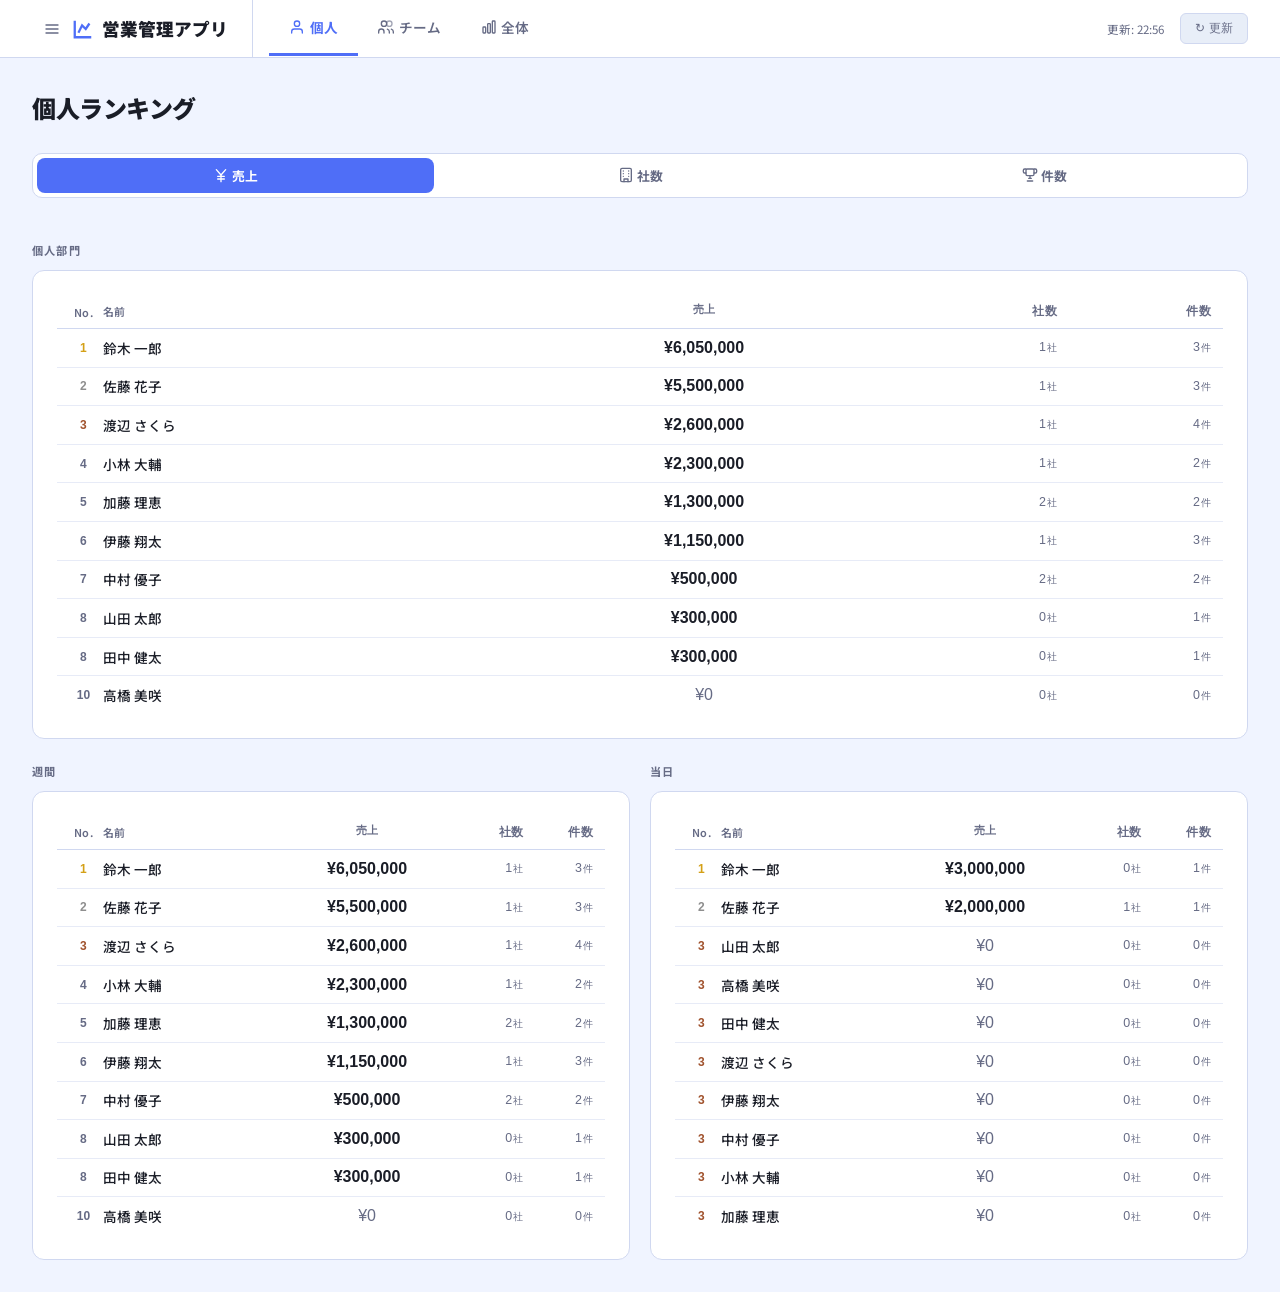
==== commit 3114c98d: "Replace branding with generic sales management app name and icon Co-Authored-By: Claude Opus 4.6 (1M" ====
--- a/index.html
+++ b/index.html
@@ -3,11 +3,11 @@
 <head>
 <meta charset="UTF-8">
 <meta name="viewport" content="width=device-width, initial-scale=1.0">
-<title>カイギョーズ事業部売上管理</title>
-<link rel="icon" type="image/jpeg" href="https://res.cloudinary.com/duismpfyp/image/upload/w_32,h_32,c_fill/v1773191768/w-kaygyoz_luldlm.jpg">
+<title>営業管理アプリ</title>
+<link rel="icon" href="data:image/svg+xml,<svg xmlns='http://www.w3.org/2000/svg' viewBox='0 0 32 32'><rect width='32' height='32' rx='6' fill='%234f6ef7'/><text x='16' y='22' text-anchor='middle' fill='white' font-size='18' font-weight='bold'>S</text></svg>">
 <link rel="manifest" href="manifest.json">
 <meta name="theme-color" content="#4f6ef7">
-<link rel="apple-touch-icon" href="https://res.cloudinary.com/duismpfyp/image/upload/w_180,h_180,c_fill/v1773191768/w-kaygyoz_luldlm.jpg">
+<link rel="apple-touch-icon" href="data:image/svg+xml,<svg xmlns='http://www.w3.org/2000/svg' viewBox='0 0 180 180'><rect width='180' height='180' rx='36' fill='%234f6ef7'/><text x='90' y='125' text-anchor='middle' fill='white' font-size='100' font-weight='bold'>S</text></svg>">
 <link href="https://fonts.googleapis.com/css2?family=Noto+Sans+JP:wght@400;500;700;900&family=DM+Mono:wght@400;500&display=swap" rel="stylesheet">
 <style>
   :root {
@@ -481,8 +481,8 @@
 <!-- Lark Login Screen -->
 <div class="lark-login hidden" id="larkLogin">
   <div class="lark-login-card">
-    <img src="https://res.cloudinary.com/duismpfyp/image/upload/v1773191768/w-kaygyoz_luldlm.jpg" style="width:80px;height:80px;border-radius:50%;object-fit:cover;margin-bottom:0.5rem" alt="logo">
-    <div class="lark-login-title">カイギョーズ事業部売上管理</div>
+    <div style="width:80px;height:80px;border-radius:50%;background:var(--accent);display:flex;align-items:center;justify-content:center;margin-bottom:0.5rem"><svg width="40" height="40" viewBox="0 0 24 24" fill="none" stroke="white" stroke-width="2"><path d="M3 3v18h18"/><path d="M7 16l4-8 4 4 4-6"/></svg></div>
+    <div class="lark-login-title">営業管理アプリ</div>
     <div class="lark-login-sub">Larkアカウントでログインして<br>ダッシュボードを表示します</div>
     <button class="lark-login-btn" onclick="larkLogin()">
       <svg width="20" height="20" viewBox="0 0 40 40" fill="none"><circle cx="20" cy="20" r="20" fill="#1456F0"/><path d="M20 8L28 16H22V24H18V16H12L20 8Z" fill="white"/><path d="M12 26H28V30H12V26Z" fill="white"/></svg>
@@ -720,7 +720,7 @@
 </div>
 <nav>
   <button class="hamburger-btn" onclick="openSidebar()" title="メニュー"><i data-icon="menu"></i></button>
-  <div class="nav-logo"><img src="https://res.cloudinary.com/duismpfyp/image/upload/v1773191768/w-kaygyoz_luldlm.jpg" style="width:28px;height:28px;border-radius:50%;object-fit:cover" alt="logo"> <span>カイギョーズ事業部売上管理</span></div>
+  <div class="nav-logo"><svg width="22" height="22" viewBox="0 0 24 24" fill="none" stroke="var(--accent)" stroke-width="2.5" style="flex-shrink:0"><path d="M3 3v18h18"/><path d="M7 16l4-8 4 4 4-6"/></svg> <span>営業管理アプリ</span></div>
   <div class="nav-tabs">
     <div class="nav-group">
       <button class="nav-group-btn active" data-page="individual-tab" onclick="navTo('individual-tab')"><i data-icon="user"></i> 個人</button>
@@ -756,8 +756,8 @@
 <div class="sidebar-overlay" id="sidebarOverlay" onclick="closeSidebar()">
   <div class="sidebar-drawer" onclick="event.stopPropagation()">
     <div class="sidebar-header">
-      <img src="https://res.cloudinary.com/duismpfyp/image/upload/v1773191768/w-kaygyoz_luldlm.jpg" alt="logo">
-      <span>カイギョーズ</span>
+      <svg width="24" height="24" viewBox="0 0 24 24" fill="none" stroke="var(--accent)" stroke-width="2.5"><path d="M3 3v18h18"/><path d="M7 16l4-8 4 4 4-6"/></svg>
+      <span>営業管理アプリ</span>
     </div>
 
     <div class="sidebar-scroll">
